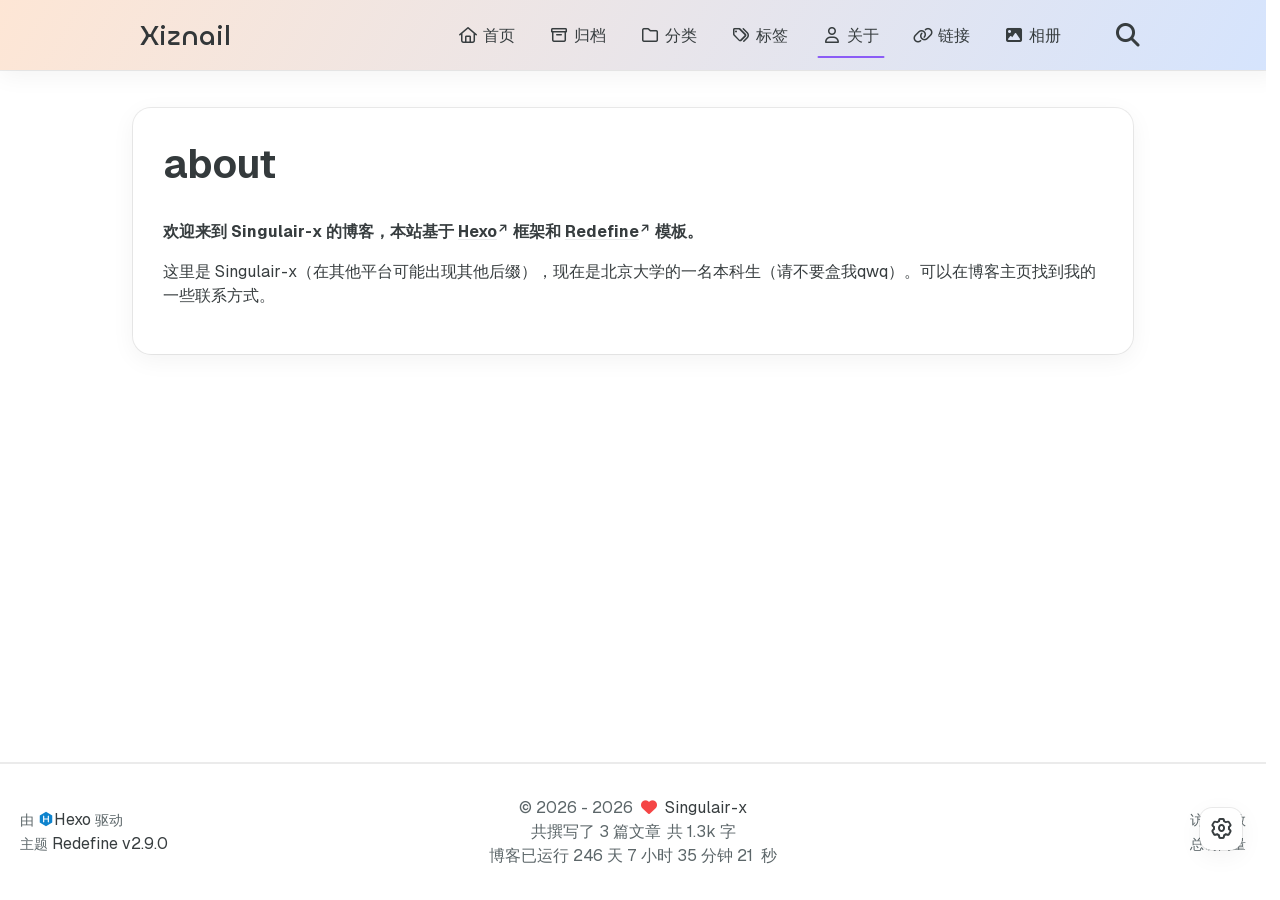
==== about/index.html @ a53b3be8 "Site updated: 2026-04-04 23:52:23" ====
<!DOCTYPE html>
<html lang="zh-CN">
<head>
    <meta charset="utf-8">
    <meta name="viewport" content="width=device-width, initial-scale=1">
    <meta name="keywords" content="Hexo Theme Redefine">
    
    
    <meta name="author" content="Singulair-x">
    
    <!-- Completely eliminate flash of wrong theme -->
    <script>
        (function() {
            const THEME_KEY = "REDEFINE-THEME-STATUS";
            const DARK = "dark", LIGHT = "light";
            
            // Get preferred theme
            function getTheme() {
                try {
                    const saved = localStorage.getItem(THEME_KEY);
                    if (saved) {
                        const { isDark } = JSON.parse(saved);
                        return isDark ? DARK : LIGHT;
                    }
                } catch (e) {}
                
                return matchMedia("(prefers-color-scheme: dark)").matches ? DARK : LIGHT;
            }
            
            // Apply theme to document
            function applyTheme(theme) {
                const isDark = theme === DARK;
                const root = document.documentElement;
                
                // Set classes for compatibility
                root.classList.add(theme);
                root.classList.remove(isDark ? LIGHT : DARK);
                root.style.colorScheme = theme;
            }
            
            // Initial application
            const theme = getTheme();
            applyTheme(theme);
            
            // Listen for system preference changes
            matchMedia("(prefers-color-scheme: dark)").addEventListener("change", ({ matches }) => {
                // Only update if using system preference (no localStorage entry)
                if (!localStorage.getItem(THEME_KEY)) {
                    applyTheme(matches ? DARK : LIGHT);
                }
            });
            
            // Set body classes ASAP (before DOMContentLoaded)
            (function() {
                const addBodyClass = () => {
                    const b = document.body;
                    if (!b) return false;
                    b.classList.add(theme + "-mode");
                    return true;
                };

                // Try immediately
                if (addBodyClass()) return;

                // Observe until body exists
                const mo = new MutationObserver(() => {
                    if (addBodyClass()) mo.disconnect();
                });
                mo.observe(document.documentElement, { childList: true, subtree: true });
            })();
        })();
    </script>
    
    <!-- preconnect -->
    <link rel="preconnect" href="https://fonts.googleapis.com">
    <link rel="preconnect" href="https://fonts.gstatic.com" crossorigin>

    
    <!--- Seo Part-->
    
    <link rel="canonical" href="https://singulair-x.github.io/about/"/>
    <meta name="robots" content="index,follow">
    <meta name="googlebot" content="index,follow">
    <meta name="revisit-after" content="1 days">
    
    
        
        <meta name="description" content="Singulair&#39;s blog.">
<meta property="og:type" content="website">
<meta property="og:title" content="about">
<meta property="og:url" content="https://singulair-x.github.io/about/">
<meta property="og:site_name" content="Xiznail">
<meta property="og:description" content="Singulair&#39;s blog.">
<meta property="og:locale" content="zh_CN">
<meta property="og:image" content="https://singulair-x.github.io/images/redefine-og.webp">
<meta property="article:published_time" content="2026-04-04T11:16:49.000Z">
<meta property="article:modified_time" content="2026-04-04T12:45:31.523Z">
<meta property="article:author" content="Singulair-x">
<meta name="twitter:card" content="summary">
<meta name="twitter:image" content="https://singulair-x.github.io/images/redefine-og.webp">
    
    
    <!--- Icon Part-->
    <link rel="icon" type="image/png" href="/images/redefine-favicon.svg" sizes="192x192">
    <link rel="apple-touch-icon" sizes="180x180" href="/images/redefine-favicon.svg">
    <meta name="theme-color" content="#8B5CF6">
    <link rel="shortcut icon" href="/images/redefine-favicon.svg">
    <!--- Page Info-->
    
    <title>
        
            关于 | Xiznail
        
    </title>

    
<link rel="stylesheet" href="/fonts/Chillax/chillax.css">


    <!--- Inject Part-->
    

    
<link rel="stylesheet" href="/css/style.css">


    
        
<link rel="stylesheet" href="/css/build/tailwind.css">

    

    
<link rel="stylesheet" href="/fonts/GeistMono/geist-mono.css">

    
<link rel="stylesheet" href="/fonts/Geist/geist.css">

    <!--- Font Part-->
    
    
    
    
    
    
        
<script src="/js/build/libs/anime.min.js"></script>

    

    <script id="hexo-configurations">
    window.config = {"hostname":"singulair-x.github.io","root":"/","language":"zh-CN","path":"search.json"};
    window.theme = {"articles":{"style":{"font_size":"16px","line_height":1.5,"image_border_radius":"14px","image_alignment":"center","image_caption":true,"link_icon":true,"delete_mask":true,"title_alignment":"left","headings_top_spacing":{"h1":"2.5rem","h2":"2rem","h3":"1.75rem","h4":"1.5rem","h5":"1.25rem","h6":"1rem"}},"word_count":{"enable":true,"count":true,"min2read":true},"author_label":{"enable":false,"auto":false,"list":[]},"code_block":{"copy":true,"style":"mac","highlight_theme":{"light":"github","dark":"vs2015"},"font":{"enable":false,"family":null,"url":null}},"toc":{"enable":true,"max_depth":4,"number":true,"expand":true,"init_open":true},"copyright":{"enable":true,"default":"cc_by_nc_sa"},"lazyload":true,"pangu_js":false,"recommendation":{"enable":false,"title":"推荐阅读","limit":3,"mobile_limit":2,"placeholder":"/images/wallhaven-wqery6-light.webp","skip_dirs":[]}},"colors":{"primary":"#8B5CF6","secondary":null,"default_mode":"dark"},"global":{"fonts":{"chinese":{"enable":false,"family":null,"url":null},"english":{"enable":false,"family":null,"url":null},"title":{"enable":false,"family":null,"url":null}},"content_max_width":"1000px","sidebar_width":"210px","hover":{"shadow":true,"scale":false},"scroll_progress":{"bar":false,"percentage":true},"website_counter":{"url":"https://cn.vercount.one/js","enable":true,"site_pv":true,"site_uv":true,"post_pv":true},"single_page":true,"preloader":{"enable":true,"custom_message":null},"side_tools":{"gear_rotation":false,"auto_expand":false},"open_graph":{"enable":true,"image":"/images/redefine-og.webp","description":"Singulair's blog."},"google_analytics":{"enable":false,"id":null}},"home_banner":{"enable":true,"style":"fixed","image":{"light":"/images/bg_day.jpg","dark":"/images/bg_night.jpg"},"title":"Xiznail","subtitle":{"text":["Don't be nameless to yourself."],"hitokoto":{"enable":false,"show_author":false,"api":"https://v1.hitokoto.cn"},"typing_speed":100,"backing_speed":80,"starting_delay":500,"backing_delay":1500,"loop":false,"smart_backspace":true},"text_color":{"light":"#fff","dark":"#d1d1b6"},"text_style":{"title_size":"2.8rem","subtitle_size":"1.5rem","line_height":1.2},"custom_font":{"enable":false,"family":"Minecraft","url":"/fonts/minecraft/minecraft.css"},"social_links":{"enable":true,"style":"default","links":[{"icon":"fa-brands fa-github","url":"https://github.com/singulair-x"},{"icon":"fa-solid fa-envelope","url":"mailto:Singulair-a@outlook.com"},{"icon":"fa-brands fa-bilibili","url":"https://space.bilibili.com/410039331"}],"qrs":[{"icon":"fa-brands fa-weixin","qr":null},{"icon":"/images/custom-icon.svg","qr":null}]}},"plugins":{"feed":{"enable":false},"aplayer":{"enable":false,"type":"fixed","audios":[{"name":null,"artist":null,"url":null,"cover":null,"lrc":null}]},"mermaid":{"enable":true,"version":"11.4.1","theme":{"light":"default","dark":"dark"}}},"version":"2.9.0","navbar":{"auto_hide":false,"color":{"left":"#f78736","right":"#367df7","transparency":35},"width":{"home":"1200px","pages":"1000px"},"links":{"Home":{"path":"/","icon":"fa-regular fa-house"},"Archives":{"path":"/archives","icon":"fa-regular fa-archive"},"Categories":{"path":"/categories","icon":"fa-regular fa-folder"},"Tags":{"path":"/tags","icon":"fa-regular fa-tags"},"About":{"path":"/about","icon":"fa-regular fa-user"},"Links":{"path":"/links","icon":"fa-regular fa-link"},"相册":{"path":"/masonry","icon":"fa-solid fa-image"}},"search":{"enable":true,"preload":true}},"page_templates":{"friends_column":2,"tags_style":"blur","masonry":{"batch_size":12,"initial_batch_size":24}},"home":{"sidebar":{"enable":true,"position":"left","first_item":"menu","announcement":null,"show_on_mobile":true,"links":null},"article_date_format":"auto","excerpt_length":200,"categories":{"enable":true,"limit":3},"tags":{"enable":true,"limit":3}},"footer":{"runtime":true,"icon":"<i class=\"fa-solid fa-heart fa-beat\" style=\"--fa-animation-duration: 0.5s; color: #f54545\"></i>","start":"2026/4/3 22:52:29","statistics":true,"customize":null,"icp":{"enable":false,"number":null,"url":null}},"footerStart":"2026/4/3 22:52:29","mermaid":{"style":{"light":"default","dark":"dark"}}};
    window.lang_ago = {"second":"%s 秒前","minute":"%s 分钟前","hour":"%s 小时前","day":"%s 天前","week":"%s 周前","month":"%s 个月前","year":"%s 年前"};
    window.i18n = {"search":"站内搜索您需要的内容...","toc":"目录","prev":"上一页","next":"下一页","prev_posts":"上一篇","next_posts":"下一篇","page":"第 %d 页","recent_posts":"最新文章","share":"分享","powered_by":"由 %s 驱动","theme":"主题","rss_feed":"RSS Feed","category":"分类","categories":"分类","tag":"标签","tags":"标签","post":"文章","posts":"文章","tagcloud":"标签云","comment":"评论","comments":"评论","top":"置顶","sticky":"置顶","go-back-home":"回到首页","masonry_loading":"照片加载中...","image_viewer":"图片查看器","close":"关闭","exif":{"title":"EXIF","cards":{"camera":"相机","lens":"镜头","exposure":"曝光","other":"其他"},"fields":{"make":"品牌","model":"机型","date_taken":"拍摄时间","lens_model":"镜头","focal_length":"焦距","focus_mode":"对焦模式","shutter":"快门","aperture":"光圈","iso":"感光度","exposure_program":"曝光程序","exposure_compensation":"曝光补偿","metering_mode":"测光模式","flash":"闪光灯","white_balance":"白平衡","latitude":"纬度","longitude":"经度","altitude":"海拔"},"status":{"loading":"加载中...","no_exif":"无 EXIF 信息","library_missing":"EXIF 库未加载","image_source_missing":"图片地址不可用","unavailable":"EXIF 不可用（可能被 CORS 阻止或缺少元数据）","flag_unavailable":"EXIF 不可用"}},"home":"首页","archive":"归档","archives":"归档","about":"关于","links":"链接","link":"链接","friends":"友情链接","friend":"友情链接","timeline":"时间轴","shuoshuo":"说说","bookmarks":"书签","site_uv":"访问人数","site_pv":"总访问量","read_more":"阅读全文","wordcount":"字","min2read":"分钟","changelog":"更新日志","status":"状态","runtime":"博客已运行","days":"天","hours":"小时","minutes":"分钟","seconds":"秒","optimized_by":"并由 Evan 进行优化","rights":"版权所有","site_posts":"共撰写了 %s 篇文章","site_wordcount":"共 %s 字","copyright":{"title":"标题","author":"作者","link":"链接","create_time":"创建于","update_time":"更新于","license_title":"版权声明","license_content":"本文章采用 %s 进行许可。","all_rights_reserved":"版权所有 &#169 %s，禁止转载。","public_domain":"本文为公有领域作品，可自由转载、引用。"},"ago":{"second":"%s 秒前","minute":"%s 分钟前","hour":"%s 小时前","day":"%s 天前","week":"%s 周前","month":"%s 个月前","year":"%s 年前"},"create_time":"创建","update_time":"更新","expired":"这篇文章最后更新于 %s 天前，内容可能已经过时。"};
    window.data = {"masonry":false};
  </script>
    
    <!--- Fontawesome Part-->
    
<link rel="stylesheet" href="/fontawesome/fontawesome.min.css">

    
<link rel="stylesheet" href="/fontawesome/brands.min.css">

    
<link rel="stylesheet" href="/fontawesome/solid.min.css">

    
<link rel="stylesheet" href="/fontawesome/regular.min.css">

    
    
    
    
<meta name="generator" content="Hexo 8.1.1"></head>


<body>
	<div class="progress-bar-container">
	

	
	<span class="pjax-progress-bar"></span>
	<!--        <span class="swup-progress-icon">-->
	<!--            <i class="fa-solid fa-circle-notch fa-spin"></i>-->
	<!--        </span>-->
	
</div>

<style>
    :root {
        --preloader-background-color: #fff;
        --preloader-text-color: #000;
    }

    @media (prefers-color-scheme: dark) {
        :root {
            --preloader-background-color: #202124;
            --preloader-text-color: #fff;
        }
    }

    @media (prefers-color-scheme: light) {
        :root {
            --preloader-background-color: #fff;
            --preloader-text-color: #000;
        }
    }

    @media (max-width: 600px) {
        .ml13 {
            font-size: 2.6rem !important; /* Adjust this value as needed */
        }
    }

    .preloader {
        display: flex;
        flex-direction: column;
        gap: 1rem; /* Tailwind 'gap-4' is 1rem */
        align-items: center;
        justify-content: center;
        position: fixed;
        padding: 12px;
        top: 0;
        right: 0;
        bottom: 0;
        left: 0;
        width: 100vw;
        height: 100vh; /* 'h-screen' is 100% of the viewport height */
        background-color: var(--preloader-background-color);
        z-index: 1100; /* 'z-[1100]' sets the z-index */
        transition: opacity 0.2s ease-in-out;
    }

    .ml13 {
        font-size: 3.2rem;
        /* text-transform: uppercase; */
        color: var(--preloader-text-color);
        letter-spacing: -1px;
        font-weight: 500;
        font-family: 'Chillax-Variable', sans-serif;
        text-align: center;
    }

    .ml13 .word {
        display: inline-flex;
        flex-wrap: wrap;
        white-space: nowrap;
    }

    .ml13 .letter {
        display: inline-block;
        line-height: 1em;
    }
</style>

<div class="preloader">
    <h2 class="ml13">
        Xiznail
    </h2>
    <script>
        var textWrapper = document.querySelector('.ml13');
        // Split text into words
        var words = textWrapper.textContent.trim().split(' ');

        // Clear the existing content
        textWrapper.innerHTML = '';

        // Wrap each word and its letters in spans
        words.forEach(function(word) {
            var wordSpan = document.createElement('span');
            wordSpan.classList.add('word');
            wordSpan.innerHTML = word.replace(/\S/g, "<span class='letter'>$&</span>");
            textWrapper.appendChild(wordSpan);
            textWrapper.appendChild(document.createTextNode(' ')); // Add space between words
        });

        var animation = anime.timeline({ loop: true })
            .add({
                targets: '.ml13 .letter',
                translateY: [20, 0],
                translateZ: 0,
                opacity: [0, 1],
                filter: ['blur(5px)', 'blur(0px)'],
                easing: "easeOutExpo",
                duration: 1200,
                delay: (el, i) => 300 + 20 * i,
            })
            .add({
                targets: '.ml13 .letter',
                translateY: [0, -20],
                opacity: [1, 0],
                filter: ['blur(0px)', 'blur(5px)'],
                easing: "easeInExpo",
                duration: 1000,
                delay: (el, i) => 15 * i,
                complete: function() {
                    hidePreloader();
                }
            }, '-=700');


        let themeStatus = JSON.parse(localStorage.getItem('REDEFINE-THEME-STATUS'))?.isDark;

        // If the theme status is not found in local storage, check the preferred color scheme
        if (themeStatus === undefined || themeStatus === null) {
            if (window.matchMedia && window.matchMedia('(prefers-color-scheme: dark)').matches) {
                themeStatus = 'dark';
            } else {
                themeStatus = 'light';
            }
        }

        // Now you can use the themeStatus variable in your code
        if (themeStatus) {
            document.documentElement.style.setProperty('--preloader-background-color', '#202124');
            document.documentElement.style.setProperty('--preloader-text-color', '#fff');
        } else {
            document.documentElement.style.setProperty('--preloader-background-color', '#fff');
            document.documentElement.style.setProperty('--preloader-text-color', '#000');
        }

        window.addEventListener('load', function () {
            setTimeout(hidePreloader, 5000); // Call hidePreloader after 5000 milliseconds if not already called by animation
        });

        function hidePreloader() {
            var preloader = document.querySelector('.preloader');
            preloader.style.opacity = '0';
            setTimeout(function () {
                preloader.style.display = 'none';
            }, 200);
        }
    </script>
</div>

<main class="page-container" id="swup">

	

	<div class="main-content-container flex flex-col justify-between min-h-dvh">
		<div class="main-content-header">
			<header class="navbar-container px-6 md:px-12">
    <div class="navbar-content transition-navbar ">
        <div class="left">
            
            <a class="logo-title" href="/">
                
                Xiznail
                
            </a>
        </div>

        <div class="right">
            <!-- PC -->
            <div class="desktop">
                <ul class="navbar-list">
                    
                        
                            

                            <li class="navbar-item">
                                <!-- Menu -->
                                <a class=""
                                   href="/"
                                        >
                                    <i class="fa-regular fa-house fa-fw"></i>
                                    首页
                                    
                                </a>

                                <!-- Submenu -->
                                
                            </li>
                    
                        
                            

                            <li class="navbar-item">
                                <!-- Menu -->
                                <a class=""
                                   href="/archives"
                                        >
                                    <i class="fa-regular fa-archive fa-fw"></i>
                                    归档
                                    
                                </a>

                                <!-- Submenu -->
                                
                            </li>
                    
                        
                            

                            <li class="navbar-item">
                                <!-- Menu -->
                                <a class=""
                                   href="/categories"
                                        >
                                    <i class="fa-regular fa-folder fa-fw"></i>
                                    分类
                                    
                                </a>

                                <!-- Submenu -->
                                
                            </li>
                    
                        
                            

                            <li class="navbar-item">
                                <!-- Menu -->
                                <a class=""
                                   href="/tags"
                                        >
                                    <i class="fa-regular fa-tags fa-fw"></i>
                                    标签
                                    
                                </a>

                                <!-- Submenu -->
                                
                            </li>
                    
                        
                            

                            <li class="navbar-item">
                                <!-- Menu -->
                                <a class="active"
                                   href="/about"
                                        >
                                    <i class="fa-regular fa-user fa-fw"></i>
                                    关于
                                    
                                </a>

                                <!-- Submenu -->
                                
                            </li>
                    
                        
                            

                            <li class="navbar-item">
                                <!-- Menu -->
                                <a class=""
                                   href="/links"
                                        >
                                    <i class="fa-regular fa-link fa-fw"></i>
                                    链接
                                    
                                </a>

                                <!-- Submenu -->
                                
                            </li>
                    
                        
                            

                            <li class="navbar-item">
                                <!-- Menu -->
                                <a class=""
                                   href="/masonry"
                                        >
                                    <i class="fa-solid fa-image fa-fw"></i>
                                    相册
                                    
                                </a>

                                <!-- Submenu -->
                                
                            </li>
                    
                    
                        <li class="navbar-item search search-popup-trigger">
                            <i class="fa-solid fa-magnifying-glass"></i>
                        </li>
                    
                </ul>
            </div>
            <!-- Mobile -->
            <div class="mobile">
                
                    <div class="icon-item search search-popup-trigger"><i class="fa-solid fa-magnifying-glass"></i>
                    </div>
                
                <div class="icon-item navbar-bar">
                    <div class="navbar-bar-middle"></div>
                </div>
            </div>
        </div>
    </div>

    <!-- Mobile sheet -->
    <div class="navbar-drawer h-dvh w-full absolute top-0 left-0 bg-background-color flex flex-col justify-between">
        <ul class="drawer-navbar-list flex flex-col px-4 justify-center items-start">
            
                
                    

                    <li class="drawer-navbar-item text-base my-1.5 flex flex-col w-full">
                        
                        <a class="py-1.5 px-2 flex flex-row items-center justify-between gap-1 hover:!text-primary active:!text-primary text-2xl font-semibold group border-b border-border-color hover:border-primary w-full "
                           href="/"
                        >
                            <span>
                                首页
                            </span>
                            
                                <i class="fa-regular fa-house fa-sm fa-fw"></i>
                            
                        </a>
                        

                        
                    </li>
            
                
                    

                    <li class="drawer-navbar-item text-base my-1.5 flex flex-col w-full">
                        
                        <a class="py-1.5 px-2 flex flex-row items-center justify-between gap-1 hover:!text-primary active:!text-primary text-2xl font-semibold group border-b border-border-color hover:border-primary w-full "
                           href="/archives"
                        >
                            <span>
                                归档
                            </span>
                            
                                <i class="fa-regular fa-archive fa-sm fa-fw"></i>
                            
                        </a>
                        

                        
                    </li>
            
                
                    

                    <li class="drawer-navbar-item text-base my-1.5 flex flex-col w-full">
                        
                        <a class="py-1.5 px-2 flex flex-row items-center justify-between gap-1 hover:!text-primary active:!text-primary text-2xl font-semibold group border-b border-border-color hover:border-primary w-full "
                           href="/categories"
                        >
                            <span>
                                分类
                            </span>
                            
                                <i class="fa-regular fa-folder fa-sm fa-fw"></i>
                            
                        </a>
                        

                        
                    </li>
            
                
                    

                    <li class="drawer-navbar-item text-base my-1.5 flex flex-col w-full">
                        
                        <a class="py-1.5 px-2 flex flex-row items-center justify-between gap-1 hover:!text-primary active:!text-primary text-2xl font-semibold group border-b border-border-color hover:border-primary w-full "
                           href="/tags"
                        >
                            <span>
                                标签
                            </span>
                            
                                <i class="fa-regular fa-tags fa-sm fa-fw"></i>
                            
                        </a>
                        

                        
                    </li>
            
                
                    

                    <li class="drawer-navbar-item text-base my-1.5 flex flex-col w-full">
                        
                        <a class="py-1.5 px-2 flex flex-row items-center justify-between gap-1 hover:!text-primary active:!text-primary text-2xl font-semibold group border-b border-border-color hover:border-primary w-full active"
                           href="/about"
                        >
                            <span>
                                关于
                            </span>
                            
                                <i class="fa-regular fa-user fa-sm fa-fw"></i>
                            
                        </a>
                        

                        
                    </li>
            
                
                    

                    <li class="drawer-navbar-item text-base my-1.5 flex flex-col w-full">
                        
                        <a class="py-1.5 px-2 flex flex-row items-center justify-between gap-1 hover:!text-primary active:!text-primary text-2xl font-semibold group border-b border-border-color hover:border-primary w-full "
                           href="/links"
                        >
                            <span>
                                链接
                            </span>
                            
                                <i class="fa-regular fa-link fa-sm fa-fw"></i>
                            
                        </a>
                        

                        
                    </li>
            
                
                    

                    <li class="drawer-navbar-item text-base my-1.5 flex flex-col w-full">
                        
                        <a class="py-1.5 px-2 flex flex-row items-center justify-between gap-1 hover:!text-primary active:!text-primary text-2xl font-semibold group border-b border-border-color hover:border-primary w-full "
                           href="/masonry"
                        >
                            <span>
                                相册
                            </span>
                            
                                <i class="fa-solid fa-image fa-sm fa-fw"></i>
                            
                        </a>
                        

                        
                    </li>
            

            
            
        </ul>

        <div class="statistics flex justify-around my-2.5">
    <a class="item tag-count-item flex flex-col justify-center items-center w-20" href="/tags">
        <div class="number text-2xl sm:text-xl text-second-text-color font-semibold">1</div>
        <div class="label text-third-text-color text-sm">标签</div>
    </a>
    <a class="item tag-count-item flex flex-col justify-center items-center w-20" href="/categories">
        <div class="number text-2xl sm:text-xl text-second-text-color font-semibold">0</div>
        <div class="label text-third-text-color text-sm">分类</div>
    </a>
    <a class="item tag-count-item flex flex-col justify-center items-center w-20" href="/archives">
        <div class="number text-2xl sm:text-xl text-second-text-color font-semibold">3</div>
        <div class="label text-third-text-color text-sm">文章</div>
    </a>
</div>
    </div>

    <div class="window-mask"></div>

</header>


		</div>

		<div class="main-content-body transition-fade-up">
			

			<div class="main-content">
				<div class="page-template-container">
	

	

	<div class="page-template-content markdown-body">
		
		<h1>about</h1>
		

		<p><strong>欢迎来到 Singulair-x 的博客，本站基于 <a class="link"   target="_blank" rel="noopener" href="https://hexo.io/" >Hexo<i class="fa-solid fa-arrow-up-right ml-[0.2em] font-light align-text-top text-[0.7em] link-icon"></i></a> 框架和 <a class="link"   target="_blank" rel="noopener" href="https://github.com/EvanNotFound/hexo-theme-redefine" >Redefine<i class="fa-solid fa-arrow-up-right ml-[0.2em] font-light align-text-top text-[0.7em] link-icon"></i></a> 模板。</strong></p>
<p>这里是 Singulair-x（在其他平台可能出现其他后缀），现在是北京大学的一名本科生（请不要盒我qwq）。可以在博客主页找到我的一些联系方式。</p>

	</div>

	<div class="page-template-comments">
		
	</div>
</div>

<div class="paginator">
	
</div>
  
			</div>

			
		</div>

		<div class="main-content-footer">
			<footer class="footer mt-5 py-5 h-auto text-base text-third-text-color relative border-t-2 border-t-border-color">
    <div class="info-container py-3 text-center">
        
        <div class="text-center">
            &copy;
            
              <span>2026</span>
              -
            
            2026&nbsp;&nbsp;<i class="fa-solid fa-heart fa-beat" style="--fa-animation-duration: 0.5s; color: #f54545"></i>&nbsp;&nbsp;<a href="/">Singulair-x</a>
            
                
                <p class="post-count space-x-0.5">
                    <span>
                        共撰写了 3 篇文章
                    </span>
                    
                        <span>
                            共 1.3k 字
                        </span>
                    
                </p>
            
        </div>
        
            <script data-swup-reload-script src="https://cn.vercount.one/js"></script>
            <div class="relative text-center lg:absolute lg:right-[20px] lg:top-1/2 lg:-translate-y-1/2 lg:text-right">
                
                    <span id="busuanzi_container_site_uv" class="lg:!block">
                        <span class="text-sm">访问人数</span>
                        <span id="busuanzi_value_site_uv"></span>
                    </span>
                
                
                    <span id="busuanzi_container_site_pv" class="lg:!block">
                        <span class="text-sm">总访问量</span>
                        <span id="busuanzi_value_site_pv"></span>
                    </span>
                
            </div>
        
        <div class="relative text-center lg:absolute lg:left-[20px] lg:top-1/2 lg:-translate-y-1/2 lg:text-left">
            <span class="lg:block text-sm">由 <?xml version="1.0" encoding="utf-8"?><!DOCTYPE svg PUBLIC "-//W3C//DTD SVG 1.1//EN" "http://www.w3.org/Graphics/SVG/1.1/DTD/svg11.dtd"><svg class="relative top-[2px] inline-block align-baseline" version="1.1" id="圖層_1" xmlns="http://www.w3.org/2000/svg" xmlns:xlink="http://www.w3.org/1999/xlink" x="0px" y="0px" width="1rem" height="1rem" viewBox="0 0 512 512" enable-background="new 0 0 512 512" xml:space="preserve"><path fill="#0E83CD" d="M256.4,25.8l-200,115.5L56,371.5l199.6,114.7l200-115.5l0.4-230.2L256.4,25.8z M349,354.6l-18.4,10.7l-18.6-11V275H200v79.6l-18.4,10.7l-18.6-11v-197l18.5-10.6l18.5,10.8V237h112v-79.6l18.5-10.6l18.5,10.8V354.6z"/></svg><a target="_blank" class="text-base" href="https://hexo.io">Hexo</a> 驱动</span>
            <span class="text-sm lg:block">主题&nbsp;<a class="text-base" target="_blank" href="https://github.com/EvanNotFound/hexo-theme-redefine">Redefine v2.9.0</a></span>
        </div>
        
        
            <div>
                博客已运行 <span class="odometer" id="runtime_days" ></span> 天 <span class="odometer" id="runtime_hours"></span> 小时 <span class="odometer" id="runtime_minutes"></span> 分钟 <span class="odometer" id="runtime_seconds"></span> 秒
            </div>
        
        
            <script data-swup-reload-script>
                try {
                    function odometer_init() {
                    const elements = document.querySelectorAll('.odometer');
                    elements.forEach(el => {
                        new Odometer({
                            el,
                            format: '( ddd).dd',
                            duration: 200
                        });
                    });
                    }
                    odometer_init();
                } catch (error) {}
            </script>
        
        
        
    </div>  
</footer>
		</div>
	</div>

	

	<div class="right-side-tools-container">
		<div class="side-tools-container">
	<ul class="hidden-tools-list">
		<li class="right-bottom-tools tool-font-adjust-plus flex justify-center items-center">
			<i class="fa-regular fa-magnifying-glass-plus"></i>
		</li>

		<li class="right-bottom-tools tool-font-adjust-minus flex justify-center items-center">
			<i class="fa-regular fa-magnifying-glass-minus"></i>
		</li>

		<li class="right-bottom-tools tool-dark-light-toggle flex justify-center items-center">
			<i class="fa-regular fa-moon"></i>
		</li>

		<!-- rss -->
		

		

		<li class="right-bottom-tools tool-scroll-to-bottom flex justify-center items-center">
			<i class="fa-regular fa-arrow-down"></i>
		</li>
	</ul>

	<ul class="visible-tools-list">
		<li class="right-bottom-tools toggle-tools-list flex justify-center items-center">
			<i class="fa-regular fa-cog "></i>
		</li>
		
		<li class="right-bottom-tools tool-scroll-to-top flex justify-center items-center">
			<i class="arrow-up fas fa-arrow-up"></i>
			<span class="percent"></span>
		</li>
		
		
	</ul>
</div>
	</div>

	<div class="image-viewer-container" role="dialog" aria-modal="true" aria-label="图片查看器">
	<button class="image-viewer-close" type="button" aria-label="关闭">
		<i class="fa-solid fa-xmark"></i>
	</button>
	<button class="image-viewer-prev" type="button" aria-label="上一页">
		<i class="fa-solid fa-chevron-left"></i>
	</button>
	<div class="image-viewer-frame">
		<img src="" alt="">
	</div>
	<div class="image-viewer-exif-panel hidden absolute left-1/2 bottom-20 -translate-x-1/2 w-[min(92vw,420px)] max-h-[60vh] overflow-hidden rounded-2xl bg-background-color-transparent-80 p-4 text-left shadow-redefine-flat backdrop-blur-md" role="dialog" aria-label="EXIF" aria-hidden="true">
		<div class="flex items-center justify-between mb-3">
			<span class="text-sm font-semibold text-first-text-color">EXIF</span>
			<button class="image-viewer-exif-close flex h-8 w-8 items-center justify-center rounded-full bg-background-color-transparent-80 text-first-text-color transition hover:bg-background-color-transparent-40" type="button" aria-label="关闭">
				<i class="fa-solid fa-xmark text-[0.65rem]"></i>
			</button>
		</div>
		<div class="image-viewer-exif-cards grid grid-cols-1 sm:grid-cols-2 gap-3 max-h-[50vh] overflow-y-auto pr-1 scrollbar-hide"></div>
		<template class="image-viewer-exif-card-template">
			<div class="rounded-lg bg-background-color-transparent-40 px-3 py-2">
				<div class="image-viewer-exif-card-header flex items-center gap-2 mb-1">
					<i class="image-viewer-exif-card-icon fa-solid fa-circle-info text-xs text-third-text-color"></i>
					<div class="image-viewer-exif-card-title text-xs font-semibold text-first-text-color"></div>
				</div>
				<div class="image-viewer-exif-card-items flex flex-col gap-1"></div>
			</div>
		</template>
	</div>
	<button class="image-viewer-exif-toggle flex items-center gap-2 hidden absolute left-1/2 bottom-6 -translate-x-1/2 rounded-full border border-border-color bg-background-color-transparent-80 px-4 py-2 text-first-text-color backdrop-blur-md transition hover:bg-background-color-transparent-40" type="button" aria-label="EXIF" aria-expanded="false">
		<i class="fa-solid fa-circle-info text-xs"></i>
		<span class="text-xs font-semibold uppercase tracking-wider">EXIF</span>
	</button>
	<button class="image-viewer-next" type="button" aria-label="下一页">
		<i class="fa-solid fa-chevron-right"></i>
	</button>
</div>


	
	<div class="search-pop-overlay">
	<div class="popup search-popup">
		<div class="search-header">
			<span class="search-input-field-pre">
				<i class="fa-solid fa-keyboard"></i>
			</span>
			<div class="search-input-container">
				<input autocomplete="off" autocorrect="off" autocapitalize="off" placeholder="站内搜索您需要的内容..." spellcheck="false" type="search" class="search-input">
			</div>
			<span class="popup-btn-close">
				<i class="fa-solid fa-times"></i>
			</span>
		</div>
		<div id="search-result">
			<div id="no-result">
				<i class="fa-solid fa-spinner fa-spin-pulse fa-5x fa-fw"></i>
			</div>
		</div>
	</div>
</div>
	

</main>



<script src="/js/build/libs/Swup.min.js"></script>

<script src="/js/build/libs/SwupSlideTheme.min.js"></script>

<script src="/js/build/libs/SwupScriptsPlugin.min.js"></script>

<script src="/js/build/libs/SwupProgressPlugin.min.js"></script>

<script src="/js/build/libs/SwupScrollPlugin.min.js"></script>

<script src="/js/build/libs/SwupPreloadPlugin.min.js"></script>

<script>
    window.swup = new Swup({
        plugins: [
            new SwupScriptsPlugin({
                optin: true,
            }),
            new SwupProgressPlugin(),
            new SwupScrollPlugin({
                offset: 80,
            }),
            new SwupSlideTheme({
                mainElement: ".main-content-body",
            }),
            new SwupPreloadPlugin(),
        ],
        containers: ["#swup"],
    });

    window.dispatchEvent(
        new CustomEvent("redefine:swup:ready", {
            detail: {
                swup: window.swup,
            },
        }),
    );
</script>



	
<script src="/js/build/main.js" type="module"></script>



    
<script src="/js/build/libs/odometer.min.js"></script>

    
<link rel="stylesheet" href="/assets/odometer-theme-minimal.css">







  
<script src="/js/build/libs/Typed.min.js"></script>




    
        
<script src="/js/build/libs/mermaid.min.js"></script>

    







<script src="/js/build/libs/moment-with-locales.min.js" data-swup-reload-script=""></script>



	
</body>

</html>
---- fonts/Chillax/chillax.css ----
/**
 * @license
 *
 * Font Family: Chillax
 * Designed by: Manushi Parikh
 * URL: https://www.fontshare.com/fonts/chillax
 * © 2023 Indian Type Foundry
 *
 * Font Style:
 * Chillax Variable(Variable font)
 *
*/


/**
* This is a variable font
* You can controll variable axes as shown below:
* font-variation-settings: 'wght' 700.0;
*
* available axes:

* 'wght' (range from 200.0 to 700.0)

*/

@font-face {
    font-family: 'Chillax-Variable';
    src:local('Chillax-Variable'),
        local('ChillaxVariable'),
        local('Chillax Variable'),
        local('Chillax'),
        url('Chillax-Variable.woff2') format('woff2'),
        url('Chillax-Variable.woff') format('woff'),
        url('Chillax-Variable.ttf') format('truetype');
    font-weight: 200 700;
    font-display: swap;
    font-style: normal;
}
---- css/style.css ----
.title-hover-animation {
  display: inline-block;
  position: relative;
  border-bottom: none;
  line-height: 1.3;
  vertical-align: top;
  color: var(--second-text-color);
}
.title-hover-animation::before {
  content: '';
  position: absolute;
  width: 100%;
  height: 2px;
  bottom: -4px;
  left: 0;
  background-color: var(--second-text-color);
  visibility: hidden;
  transform: scaleX(0);
  transition-property: color, background, box-shadow, border-color, visibility, transform;
  transition-delay: 0s, 0s, 0s, 0s, 0s, 0s;
  transition-duration: 0.2s, 0.2s, 0.2s, 0.2s, 0.2s, 0.2s;
  transition-timing-function: ease, ease, ease, ease, ease-in-out, ease-in-out;
}
@-moz-keyframes fade-in-down {
  0% {
    opacity: 0;
    transform: translateY(-50px);
  }
  100% {
    opacity: 1;
    transform: translateY(0);
  }
}
@-webkit-keyframes fade-in-down {
  0% {
    opacity: 0;
    transform: translateY(-50px);
  }
  100% {
    opacity: 1;
    transform: translateY(0);
  }
}
@-o-keyframes fade-in-down {
  0% {
    opacity: 0;
    transform: translateY(-50px);
  }
  100% {
    opacity: 1;
    transform: translateY(0);
  }
}
@keyframes fade-in-down {
  0% {
    opacity: 0;
    transform: translateY(-50px);
  }
  100% {
    opacity: 1;
    transform: translateY(0);
  }
}
@-moz-keyframes icon-animate {
  0%, 100% {
    transform: scale(1);
  }
  10%, 30% {
    transform: scale(0.88);
  }
  20%, 40%, 60%, 80% {
    transform: scale(1.08);
  }
  50%, 70% {
    transform: scale(1.08);
  }
}
@-webkit-keyframes icon-animate {
  0%, 100% {
    transform: scale(1);
  }
  10%, 30% {
    transform: scale(0.88);
  }
  20%, 40%, 60%, 80% {
    transform: scale(1.08);
  }
  50%, 70% {
    transform: scale(1.08);
  }
}
@-o-keyframes icon-animate {
  0%, 100% {
    transform: scale(1);
  }
  10%, 30% {
    transform: scale(0.88);
  }
  20%, 40%, 60%, 80% {
    transform: scale(1.08);
  }
  50%, 70% {
    transform: scale(1.08);
  }
}
@keyframes icon-animate {
  0%, 100% {
    transform: scale(1);
  }
  10%, 30% {
    transform: scale(0.88);
  }
  20%, 40%, 60%, 80% {
    transform: scale(1.08);
  }
  50%, 70% {
    transform: scale(1.08);
  }
}
:root {
  --background-color: #202124;
  --background-color-transparent: rgba(32,33,36,0.4);
  --background-color-transparent-15: rgba(32,33,36,0.15);
  --background-color-transparent-40: rgba(32,33,36,0.4);
  --background-color-transparent-80: rgba(32,33,36,0.8);
  --second-background-color: #242529;
  --third-background-color: #292b2f;
  --third-background-color-transparent: rgba(32,33,36,0.6);
  --primary-color: #8b5cf6;
  --first-text-color: #d2d2d7;
  --second-text-color: #cbcbd1;
  --third-text-color: #9595a2;
  --fourth-text-color: #36363e;
  --default-text-color: #bebec6;
  --invert-text-color: #373d3f;
  --border-color: rgba(255,255,255,0.08);
  --selection-color: #976cf7;
  --shadow-color-1: rgba(255,255,255,0.08);
  --shadow-color-2: rgba(255,255,255,0.05);
  --shadow-hover-color: rgba(69,69,69,0.28);
  --scrollbar-color: #898989;
  --scrollbar-color-hover: #a1a1a1;
  --scroll-bar-bg-color: #2a2c30;
  --link-color: #c5c5cc;
  --copyright-info-color: #a30029;
  --avatar-background-color: #005cb8;
  --pjax-progress-bar-color: linear-gradient(45deg, #ea404a, #ea722f, #e9a71f, #67e559, #18ecec, #1b85f1, #ee1dee);
  --archive-timeline-last-child-color: linear-gradient(to bottom, #323232 60%, rgba(255,255,255,0) 100%) 1 100%;
  --note-blue-title-bg: #1e3e46;
  --note-red-title-bg: #4e1e1e;
  --note-cyan-title-bg: #1e4e4e;
  --note-green-title-bg: #1e4e1e;
  --note-yellow-title-bg: #4e4e1e;
  --note-gray-title-bg: #4e4e4e;
  --note-type-title-bg: #4e3a1e;
  --note-black-title-bg: #1e1e1e;
  --note-purple-title-bg: #4e1e4e;
  --home-banner-text-color: #d1d1b6;
  --home-banner-icons-container-border-color: rgba(197,197,197,0.35);
  --home-banner-icons-container-background-color: rgba(197,197,197,0.3);
  --redefine-box-shadow: var(--shadow-color-2) 0px 6px 24px 0px, var(--shadow-color-1) 0px 0px 0px 1px;
  --redefine-box-shadow-hover: var(--shadow-color-2) 0px 6px 24px 0px, var(--shadow-color-1) 0px 0px 0px 1px, var(--shadow-color-1) 0px 0px 0px 1px inset;
  --redefine-box-shadow-flat: var(--shadow-color-2) 0px 1px 4px 0px, var(--shadow-color-1) 0px 0px 0px 1px;
  --redefine-box-shadow-flat-hover: var(--shadow-color-2) 0px 1px 4px 0px, var(--shadow-color-1) 0px 0px 0px 1px, var(--shadow-color-1) 0px 0px 0px 1px inset;
  --mermaid-theme: $dark-mermaid-theme;
}
.light {
  --background-color: #fff;
  --background-color-transparent: rgba(255,255,255,0.6);
  --background-color-transparent-15: rgba(255,255,255,0.15);
  --background-color-transparent-40: rgba(255,255,255,0.4);
  --background-color-transparent-80: rgba(255,255,255,0.8);
  --second-background-color: #fafafa;
  --third-background-color: #f7f7f7;
  --third-background-color-transparent: rgba(241,241,241,0.6);
  --primary-color: #8b5cf6;
  --first-text-color: #323739;
  --second-text-color: #343a3c;
  --third-text-color: #5c6669;
  --fourth-text-color: #eaeced;
  --default-text-color: #373d3f;
  --invert-text-color: #bebec6;
  --border-color: rgba(0,0,0,0.08);
  --selection-color: #976cf7;
  --shadow-color-1: rgba(0,0,0,0.08);
  --shadow-color-2: rgba(0,0,0,0.05);
  --shadow-hover-color: rgba(0,0,0,0.28);
  --scrollbar-color: #c1c1c1;
  --scrollbar-color-hover: #a1a1a1;
  --scroll-bar-bg-color: #fafafa;
  --link-color: #323739;
  --copyright-info-color: #c03;
  --avatar-background-color: #06c;
  --pjax-progress-bar-color: linear-gradient(45deg, #f10006, #ef5b00, #e59c01, #19ca05, #00cab5, #0264c8, #c303c3);
  --archive-timeline-last-child-color: linear-gradient(to bottom, #e8e8e8 60%, rgba(0,0,0,0) 100%) 1 100%;
  --note-blue-title-bg: #d6f7fb;
  --note-red-title-bg: #fde9e9;
  --note-cyan-title-bg: #e9fdf9;
  --note-green-title-bg: #e9fde9;
  --note-yellow-title-bg: #fdf9e9;
  --note-gray-title-bg: #f9f9f9;
  --note-type-title-bg: #fdf3e9;
  --note-black-title-bg: #e9e9e9;
  --note-purple-title-bg: #f9e9fd;
  --home-banner-text-color: #fff;
  --home-banner-icons-container-border-color: rgba(255,255,255,0.35);
  --home-banner-icons-container-background-color: rgba(255,255,255,0.3);
  --redefine-box-shadow: var(--shadow-color-2) 0px 6px 24px 0px, var(--shadow-color-1) 0px 0px 0px 1px;
  --redefine-box-shadow-hover: var(--shadow-color-2) 0px 6px 24px 0px, var(--shadow-color-1) 0px 0px 0px 1px, var(--shadow-color-1) 0px 0px 0px 1px inset;
  --redefine-box-shadow-flat: var(--shadow-color-2) 0px 1px 4px 0px, var(--shadow-color-1) 0px 0px 0px 1px;
  --redefine-box-shadow-flat-hover: var(--shadow-color-2) 0px 1px 4px 0px, var(--shadow-color-1) 0px 0px 0px 1px, var(--shadow-color-1) 0px 0px 0px 1px inset;
  --mermaid-theme: $mermaid-theme;
}
.dark {
  --background-color: #202124;
  --background-color-transparent: rgba(32,33,36,0.4);
  --background-color-transparent-15: rgba(32,33,36,0.15);
  --background-color-transparent-40: rgba(32,33,36,0.4);
  --background-color-transparent-80: rgba(32,33,36,0.8);
  --second-background-color: #242529;
  --third-background-color: #292b2f;
  --third-background-color-transparent: rgba(32,33,36,0.6);
  --primary-color: #8b5cf6;
  --first-text-color: #d2d2d7;
  --second-text-color: #cbcbd1;
  --third-text-color: #9595a2;
  --fourth-text-color: #36363e;
  --default-text-color: #bebec6;
  --invert-text-color: #373d3f;
  --border-color: rgba(255,255,255,0.08);
  --selection-color: #976cf7;
  --shadow-color-1: rgba(255,255,255,0.08);
  --shadow-color-2: rgba(255,255,255,0.05);
  --shadow-hover-color: rgba(69,69,69,0.28);
  --scrollbar-color: #898989;
  --scrollbar-color-hover: #a1a1a1;
  --scroll-bar-bg-color: #2a2c30;
  --link-color: #c5c5cc;
  --copyright-info-color: #a30029;
  --avatar-background-color: #005cb8;
  --pjax-progress-bar-color: linear-gradient(45deg, #ea404a, #ea722f, #e9a71f, #67e559, #18ecec, #1b85f1, #ee1dee);
  --archive-timeline-last-child-color: linear-gradient(to bottom, #323232 60%, rgba(255,255,255,0) 100%) 1 100%;
  --note-blue-title-bg: #1e3e46;
  --note-red-title-bg: #4e1e1e;
  --note-cyan-title-bg: #1e4e4e;
  --note-green-title-bg: #1e4e1e;
  --note-yellow-title-bg: #4e4e1e;
  --note-gray-title-bg: #4e4e4e;
  --note-type-title-bg: #4e3a1e;
  --note-black-title-bg: #1e1e1e;
  --note-purple-title-bg: #4e1e4e;
  --home-banner-text-color: #d1d1b6;
  --home-banner-icons-container-border-color: rgba(197,197,197,0.35);
  --home-banner-icons-container-background-color: rgba(197,197,197,0.3);
  --redefine-box-shadow: var(--shadow-color-2) 0px 6px 24px 0px, var(--shadow-color-1) 0px 0px 0px 1px;
  --redefine-box-shadow-hover: var(--shadow-color-2) 0px 6px 24px 0px, var(--shadow-color-1) 0px 0px 0px 1px, var(--shadow-color-1) 0px 0px 0px 1px inset;
  --redefine-box-shadow-flat: var(--shadow-color-2) 0px 1px 4px 0px, var(--shadow-color-1) 0px 0px 0px 1px;
  --redefine-box-shadow-flat-hover: var(--shadow-color-2) 0px 1px 4px 0px, var(--shadow-color-1) 0px 0px 0px 1px, var(--shadow-color-1) 0px 0px 0px 1px inset;
  --mermaid-theme: $dark-mermaid-theme;
}
.redefine-box-shadow {
  box-shadow: var(--redefine-box-shadow);
}
.redefine-box-shadow-flat {
  box-shadow: var(--redefine-box-shadow-flat);
}
@media (min-width: 640px) {
  .redefine-box-shadow:hover {
    box-shadow: var(--redefine-box-shadow-hover);
  }
  .redefine-box-shadow-flat:hover {
    box-shadow: var(--redefine-box-shadow);
  }
}
.ellipsis {
  overflow: hidden;
  text-overflow: ellipsis;
  white-space: nowrap;
  width: 100%;
}
* {
  transition-property: color, background, box-shadow, border-color;
  transition-delay: 0s, 0s, 0s, 0s;
  transition-duration: 0.2s, 0.2s, 0.2s, 0.2s;
  transition-timing-function: ease, ease, ease, ease;
}
html,
body {
  position: relative;
  width: 100%;
  height: 100%;
  margin: 0;
  padding: 0;
  color: var(--default-text-color);
  background: var(--background-color);
  font-family: Geist Variable, Noto Sans SC, -apple-system, system-ui, Segoe UI, Roboto, Ubuntu, Cantarell, Noto Sans, sans-serif, BlinkMacSystemFont, Helvetica Neue, PingFang SC, Hiragino Sans GB, Microsoft YaHei, Arial;
  font-weight: 400;
  font-size: 16px;
  line-height: 1.5;
  scrollbar-gutter: stable;
  --navbar-height: 70px;
}
html::-webkit-scrollbar,
body::-webkit-scrollbar {
  width: 14px;
  height: 8px;
  transition: all 0.2s ease;
  display: block;
}
html::-webkit-scrollbar-thumb,
body::-webkit-scrollbar-thumb {
  background: var(--scrollbar-color);
  border-radius: 18px;
  background-clip: content-box;
  border: 3px solid transparent;
}
html::-webkit-scrollbar-track,
body::-webkit-scrollbar-track {
  background-color: var(--scroll-bar-bg-color);
  border: 1px solid var(--shadow-color-1);
}
html::-webkit-scrollbar-thumb:hover,
body::-webkit-scrollbar-thumb:hover {
  background: var(--scrollbar-color-hover);
  border-radius: 18px;
  background-clip: content-box;
  border: 3px solid transparent;
}
@media (max-width: 768px) {
  html,
  body {
    font-size: 15.36px;
    line-height: 1.44;
  }
}
@media (max-width: 640px) {
  html,
  body {
    font-size: 14.4px;
    line-height: 1.35;
  }
}
html .navbar-shrink,
body .navbar-shrink {
  --navbar-height: 50.4px;
}
::selection {
  background: var(--selection-color);
  color: #fff;
}
img[lazyload] {
  padding: 10px;
  margin: 20px auto !important;
  cursor: not-allowed;
  pointer-events: none;
}
.btn {
  display: inline-block;
  position: relative;
  text-align: center;
  cursor: pointer;
  white-space: nowrap;
  padding: 8px 16px;
  background-color: var(--second-background-color) !important;
  border-radius: 14px !important;
  padding: 12px 16px !important;
  text-decoration: none !important;
  padding: 0;
  border-radius: 18px;
  box-sizing: border-box;
  background: var(--background-color);
  margin-bottom: 1rem;
  box-shadow: var(--redefine-box-shadow);
  box-shadow: var(--redefine-box-shadow-flat) !important;
  user-select: none;
  -moz-user-select: none;
  -webkit-user-select: none;
  -ms-user-select: none;
  box-shadow: var(--redefine-box-shadow);
  transition-property: color, background, box-shadow, border-color, transform;
  transition-delay: 0s, 0s, 0s, 0s, 0s;
  transition-duration: 0.2s, 0.2s, 0.2s, 0.2s, 0.2s;
  transition-timing-function: ease, ease, ease, ease, linear;
}
@media (max-width: 768px) {
  .btn {
    margin-bottom: 0.8rem;
  }
}
@media (max-width: 640px) {
  .btn {
    margin-bottom: 0.6rem;
  }
}
.btn:hover {
  box-shadow: var(--redefine-box-shadow-hover);
}
@media (max-width: 768px) {
  .btn {
    padding: -4;
    border-radius: 18px;
  }
}
@media (max-width: 640px) {
  .btn {
    padding: -8;
    border-radius: 18px;
  }
}
.btn:hover {
  box-shadow: var(--redefine-box-shadow-hover);
}
.btn:hover,
.btn:focus {
  color: var(--primary-color);
  background-color: var(--background-color) !important;
  box-shadow: var(--redefine-box-shadow) !important;
}
.btn:active {
  box-shadow: var(--redefine-box-shadow-flat) !important;
  transform: scale(0.95);
  transition: transform 0.1s ease;
  background-color: var(--third-background-color) !important;
}
.clear {
  clear: both;
}
.markdown-body {
  font-family: 'Geist Variable', -apple-system, BlinkMacSystemFont, 'PingFang SC', 'Microsoft YaHei', 'Heiti SC', 'WenQuanYi Micro Hei', sans-serif, sans-serif;
  font-size: 16px;
}
.markdown-body blockquote:not(.not-markdown) {
  box-sizing: border-box;
  margin: 20px 0;
  color: var(--default-text-color);
  background: var(--third-background-color);
  padding: 0 1rem 0 0.5rem;
  border-radius: 0 14px 14px 0;
  position: relative;
  border-left: 5px solid var(--default-text-color);
}
.markdown-body blockquote:not(.not-markdown) p,
.markdown-body blockquote:not(.not-markdown) ul,
.markdown-body blockquote:not(.not-markdown) ol {
  padding: 5px 5px 5px 10px;
}
.markdown-body p:not(.not-markdown) {
  line-height: 1.5;
  color: var(--default-text-color);
  font-weight: 400;
  margin-bottom: 1rem;
  margin-top: 0;
}
.markdown-body a:not(.not-markdown) {
  position: relative;
  outline: 0;
  text-decoration: underline;
  overflow-wrap: break-word;
  cursor: pointer;
  box-sizing: border-box;
  padding-bottom: 2px;
  text-underline-offset: 2px;
  text-decoration-color: var(--fourth-text-color);
  transition: text-decoration-color 0.2s ease;
}
.markdown-body a:not(.not-markdown).link {
  padding-right: 0.1em;
}
.markdown-body a:not(.not-markdown) .fas,
.markdown-body a:not(.not-markdown) .far,
.markdown-body a:not(.not-markdown) fab {
  margin: 0 2px 0 6px;
  position: relative;
  color: var(--third-text-color);
  font-size: 0.88rem;
}
.markdown-body a:not(.not-markdown) .link-icon {
  transition: transform 0.2s ease;
}
.markdown-body a:not(.not-markdown):hover,
.markdown-body a:not(.not-markdown):focus {
  text-decoration: underline !important;
  text-decoration-color: var(--primary-color) !important;
}
.markdown-body a:not(.not-markdown):hover .link-icon,
.markdown-body a:not(.not-markdown):focus .link-icon {
  transform: translate(0.1em, -0.1em);
}
.markdown-body a:not(.not-markdown):hover::after,
.markdown-body a:not(.not-markdown):focus::after {
  background: var(--primary-color);
  text-decoration: underline;
}
.markdown-body strong:not(.not-markdown) {
  color: var(--default-text-color);
}
.markdown-body hr:not(.not-markdown) {
  margin: 2rem 0;
  border: 0;
  border-top: 2px solid var(--shadow-color-1);
}
.markdown-body em:not(.not-markdown) {
  color: var(--default-text-color);
}
.markdown-body ul:not(.not-markdown) > li,
.markdown-body ol:not(.not-markdown) > li {
  margin-left: 20px;
  line-height: 2rem;
}
.markdown-body ul:not(.not-markdown) {
  margin-bottom: 1.2rem;
}
.markdown-body ul:not(.not-markdown) li {
  list-style: disc;
}
.markdown-body ul:not(.not-markdown) li ul li {
  list-style: circle;
}
.markdown-body ul:not(.not-markdown) li ul li ul li {
  list-style: square;
}
.markdown-body ol:not(.not-markdown) {
  margin-bottom: 1.2rem;
}
.markdown-body ol:not(.not-markdown) li {
  list-style: decimal;
}
.markdown-body ol:not(.not-markdown) li ul li {
  list-style: disc;
}
.markdown-body ol:not(.not-markdown) li ul ul li {
  list-style: circle;
}
.markdown-body ol:not(.not-markdown) li ol li {
  list-style: upper-alpha;
}
.markdown-body ol:not(.not-markdown) li ol li ol li {
  list-style: upper-roman;
}
.markdown-body li:not(.not-markdown) {
  color: var(--default-text-color);
}
.markdown-body h1:not(.not-markdown),
.markdown-body h2:not(.not-markdown),
.markdown-body h3:not(.not-markdown),
.markdown-body h4:not(.not-markdown),
.markdown-body h5:not(.not-markdown),
.markdown-body h6:not(.not-markdown),
.markdown-body .h1:not(.not-markdown),
.markdown-body .h2:not(.not-markdown),
.markdown-body .h3:not(.not-markdown),
.markdown-body .h4:not(.not-markdown),
.markdown-body .h5:not(.not-markdown),
.markdown-body .h6:not(.not-markdown) {
  font-family: 'Geist Variable', -apple-system, BlinkMacSystemFont, 'PingFang SC', 'Microsoft YaHei', 'Heiti SC', 'WenQuanYi Micro Hei', sans-serif, sans-serif;
  color: var(--second-text-color);
  line-height: 1.5;
}
@media (max-width: 768px) {
  .markdown-body h1:not(.not-markdown),
  .markdown-body h2:not(.not-markdown),
  .markdown-body h3:not(.not-markdown),
  .markdown-body h4:not(.not-markdown),
  .markdown-body h5:not(.not-markdown),
  .markdown-body h6:not(.not-markdown),
  .markdown-body .h1:not(.not-markdown),
  .markdown-body .h2:not(.not-markdown),
  .markdown-body .h3:not(.not-markdown),
  .markdown-body .h4:not(.not-markdown),
  .markdown-body .h5:not(.not-markdown),
  .markdown-body .h6:not(.not-markdown) {
    line-height: 1.44;
  }
}
.markdown-body h1:not(.not-markdown),
.markdown-body .h1:not(.not-markdown) {
  font-size: 2.5rem;
  font-weight: 650;
  border-bottom: solid 2px var(--fourth-text-color);
  margin-top: 2.5rem;
  margin-bottom: 1rem;
  letter-spacing: -0.025em;
  line-height: 1.2;
}
@media (max-width: 768px) {
  .markdown-body h1:not(.not-markdown),
  .markdown-body .h1:not(.not-markdown) {
    font-size: 1.7rem;
    line-height: 1.2;
  }
}
.markdown-body h2:not(.not-markdown),
.markdown-body .h2:not(.not-markdown) {
  font-size: 2rem;
  font-weight: 650;
  padding: 3px 0;
  border-bottom: solid 2px var(--fourth-text-color);
  margin-top: 2rem;
  margin-bottom: 1rem;
  letter-spacing: -0.025em;
  line-height: 1.1;
}
@media (max-width: 768px) {
  .markdown-body h2:not(.not-markdown),
  .markdown-body .h2:not(.not-markdown) {
    font-size: 1.6rem;
    line-height: 1.1;
  }
}
.markdown-body h3:not(.not-markdown),
.markdown-body .h3:not(.not-markdown) {
  font-size: 1.75rem;
  font-weight: 600;
  margin-top: 1.75rem;
  margin-bottom: 0.75rem;
  letter-spacing: -0.025em;
  line-height: 1.3;
}
@media (max-width: 768px) {
  .markdown-body h3:not(.not-markdown),
  .markdown-body .h3:not(.not-markdown) {
    font-size: 1.5rem;
    line-height: 1.2;
  }
}
.markdown-body h4:not(.not-markdown),
.markdown-body .h4:not(.not-markdown) {
  font-size: 1.5rem;
  font-weight: 600;
  margin-top: 1.5rem;
  margin-bottom: 0.75rem;
  line-height: 1.4;
}
@media (max-width: 768px) {
  .markdown-body h4:not(.not-markdown),
  .markdown-body .h4:not(.not-markdown) {
    font-size: 1.4rem;
    line-height: 1.3;
  }
}
.markdown-body h5:not(.not-markdown),
.markdown-body .h5:not(.not-markdown) {
  font-size: 1.25rem;
  font-weight: 600;
  margin-top: 1.25rem;
  margin-bottom: 0.5rem;
  line-height: 1.3;
}
@media (max-width: 768px) {
  .markdown-body h5:not(.not-markdown),
  .markdown-body .h5:not(.not-markdown) {
    font-size: 1.18rem;
    line-height: 1.2;
  }
}
.markdown-body h6:not(.not-markdown),
.markdown-body .h6:not(.not-markdown) {
  font-size: 1.1rem;
  font-weight: 600;
  margin-top: 1rem;
  margin-bottom: 0.5rem;
  line-height: 1.2;
}
@media (max-width: 768px) {
  .markdown-body h6:not(.not-markdown),
  .markdown-body .h6:not(.not-markdown) {
    font-size: 1.1rem;
    line-height: 1.1;
  }
}
.markdown-body img:not(.not-markdown) {
  box-sizing: border-box;
  border-radius: 14px;
  max-width: 100%;
  cursor: zoom-in;
  display: block;
  transition-property: color, background, box-shadow, border-color, padding, margin;
  transition-delay: 0s, 0s, 0s, 0s, 0s, 0s;
  transition-duration: 0.2s, 0.2s, 0.2s, 0.2s, 0.2s, 0.2s;
  transition-timing-function: ease, ease, ease, ease, linear, linear;
  margin: 1rem auto 1rem;
}
.markdown-body del.mask:not(.not-markdown) {
  text-decoration: none !important;
  transition: 0.2s cubic-bezier(0.25, 0.46, 0.45, 0.94) color, 0.2s cubic-bezier(0.25, 0.46, 0.45, 0.94) background;
}
.markdown-body del.mask:not(.not-markdown) * {
  transition: 0.35s cubic-bezier(0.25, 0.46, 0.45, 0.94) opacity;
}
.markdown-body del.mask:not(.not-markdown):not(:hover) {
  color: transparent !important;
  background: #000 !important;
}
.markdown-body del.mask:not(.not-markdown):not(:hover) * {
  opacity: 0 !important;
}
.markdown-body del.mask:not(.not-markdown):not(:hover),
.markdown-body del.mask:not(.not-markdown):not(:hover) * {
  border: none !important;
}
.markdown-body > table:not(.not-markdown),
.markdown-body .tab-pane > table:not(.not-markdown) {
  border-spacing: 0;
  border-collapse: collapse;
  width: 100%;
  overflow: auto;
  margin-bottom: 1.2rem;
  margin-top: 1rem;
  box-shadow: var(--redefine-box-shadow-flat);
  border-radius: 14px;
}
.markdown-body > table:not(.not-markdown) thead th,
.markdown-body .tab-pane > table:not(.not-markdown) thead th {
  border-bottom: 1px solid var(--shadow-color-1);
  background-color: var(--third-background-color) !important;
}
.markdown-body > table:not(.not-markdown) thead th:first-child,
.markdown-body .tab-pane > table:not(.not-markdown) thead th:first-child {
  border-top-left-radius: 14px;
}
.markdown-body > table:not(.not-markdown) thead th:last-child,
.markdown-body .tab-pane > table:not(.not-markdown) thead th:last-child {
  border-top-right-radius: 14px;
}
.markdown-body > table:not(.not-markdown) tbody tr:last-child td:first-child,
.markdown-body .tab-pane > table:not(.not-markdown) tbody tr:last-child td:first-child {
  border-bottom-left-radius: 14px;
}
.markdown-body > table:not(.not-markdown) tbody tr:last-child td:last-child,
.markdown-body .tab-pane > table:not(.not-markdown) tbody tr:last-child td:last-child {
  border-bottom-right-radius: 14px;
}
.markdown-body > table:not(.not-markdown) td,
.markdown-body .tab-pane > table:not(.not-markdown) td,
.markdown-body > table:not(.not-markdown) th,
.markdown-body .tab-pane > table:not(.not-markdown) th {
  padding: 8px 16px;
  border-left: 1px solid var(--shadow-color-1);
}
.markdown-body > table:not(.not-markdown) td:first-child,
.markdown-body .tab-pane > table:not(.not-markdown) td:first-child,
.markdown-body > table:not(.not-markdown) th:first-child,
.markdown-body .tab-pane > table:not(.not-markdown) th:first-child {
  border-left: none;
}
.markdown-body > table:not(.not-markdown) tr,
.markdown-body .tab-pane > table:not(.not-markdown) tr {
  background-color: var(--background-color);
}
.markdown-body > table:not(.not-markdown) tr:nth-child(2n),
.markdown-body .tab-pane > table:not(.not-markdown) tr:nth-child(2n) {
  background-color: var(--second-background-color);
}
.markdown-body mjx-container:not(.not-markdown) {
  display: inline;
  overflow-x: auto;
  white-space: nowrap;
  margin: 0 0.2rem;
}
.markdown-body mjx-container:not(.not-markdown):hover::-webkit-scrollbar-thumb {
  border: 3px solid rgba(183,183,183,0.3);
}
.markdown-body mjx-container:not(.not-markdown)::-webkit-scrollbar {
  width: 6px;
  height: 6px;
  transition: all 0.2s ease;
  display: block;
}
.markdown-body mjx-container:not(.not-markdown)::-webkit-scrollbar-track {
  background: transparent;
  border: none;
}
.markdown-body mjx-container:not(.not-markdown)::-webkit-scrollbar-thumb {
  border-radius: 20px;
  border: 3px solid rgba(183,183,183,0);
  transition: all 0.2s ease;
}
.markdown-body mjx-container:not(.not-markdown) svg {
  display: inline-block /* Allow content to be centered properly */;
}
.markdown-body mjx-container[display="true"]:not(.not-markdown) {
  display: block;
  justify-content: center;
  vertical-align: baseline;
  overflow-x: auto;
  text-align: center;
  white-space: nowrap;
  scrollbar-width: thin;
  padding-bottom: 8px;
}
.markdown-body mjx-container[display="true"]:not(.not-markdown):hover::-webkit-scrollbar-thumb {
  border: 3px solid rgba(183,183,183,0.3);
}
.markdown-body mjx-container[display="true"]:not(.not-markdown)::-webkit-scrollbar {
  width: 6px;
  height: 6px;
  transition: all 0.2s ease;
  display: block;
}
.markdown-body mjx-container[display="true"]:not(.not-markdown)::-webkit-scrollbar-track {
  background: transparent;
  border: none;
}
.markdown-body mjx-container[display="true"]:not(.not-markdown)::-webkit-scrollbar-thumb {
  border-radius: 20px;
  border: 3px solid rgba(183,183,183,0);
  transition: all 0.2s ease;
}
.markdown-body mjx-container[display="true"]:not(.not-markdown) svg {
  display: inline-block;
}
/**
 * This css file is generated.
 * Make changes to `scss` version.
 */
/**
 * Color about
 */
:root {
  --bold-modifier: 200;
  --line-height-tight: 1.3;
  --callout-border-width: 0px;
  --callout-border-opacity: 0.25;
  --callout-padding: 12px 12px 12px 24px;
  --callout-radius: 4px;
  --callout-title-color: inherit;
  --callout-title-padding: 0;
  --callout-title-size: inherit;
  --callout-title-weight: 600;
  --callout-content-padding: 0;
  --callout-content-background: transparent;
  --callout-blend-mode: var(darken);
  --callout-info: 8, 109, 221;
  --callout-todo: 8, 109, 221;
  --callout-default: 8, 109, 221;
  --callout-bug: 233, 49, 71;
  --callout-error: 233, 49, 71;
  --callout-fail: 233, 49, 71;
  --callout-success: 8, 185, 78;
  --callout-example: 120, 82, 238;
  --callout-important: 0, 191, 188;
  --callout-summary: 0, 191, 188;
  --callout-tip: 0, 191, 188;
  --callout-question: 236, 117, 0;
  --callout-warning: 236, 117, 0;
  --callout-quote: 158, 158, 158;
  --callout-collapse-icon: url("[data-uri]");
}

.theme-light {
  --callout-blend-mode: var(darken);
}

.theme-dark {
  --callout-blend-mode: var(lighten);
}

html[data-theme=light] #app {
  --callout-blend-mode: var(darken);
}

html[data-theme=dark] #app {
  --callout-blend-mode: var(lighten);
}

/**
 * Obsidian callout about
 *
 * The following style is exactly the same as in obsidian
 */
.callout {
  overflow: hidden;
  border-style: solid;
  border-color: rgba(var(--callout-color), var(--callout-border-opacity));
  border-width: var(--callout-border-width);
  border-radius: var(--callout-radius);
  margin: 1em 0;
  mix-blend-mode: var(--callout-blend-mode);
  background-color: rgba(var(--callout-color), 0.1);
  padding: var(--callout-padding);
}
details.callout .callout-title {
  margin: 0;
  cursor: pointer;
}
details.callout .callout-title .callout-fold {
  background-color: rgb(var(--callout-color));
  mask-image: var(--callout-collapse-icon);
  mask-size: 100%;
  -webkit-mask-image: var(--callout-collapse-icon);
  -webkit-mask-size: 100%;
  height: 24px;
  width: 24px;
  transition: 100ms ease-in-out;
}

details[close].callout > .callout-title > .callout-fold {
  transform: rotate(-90deg);
}

details[open].callout > .callout-title > .callout-fold {
  transform: rotate(90deg);
}

.callout .callout-title {
  padding: var(--callout-title-padding);
  display: flex;
  gap: 4px;
  font-size: var(--callout-title-size);
  color: rgb(var(--callout-color));
  line-height: var(--line-height-tight);
  align-items: flex-start;
}
.callout .callout-title .callout-icon {
  flex: 0 0 auto;
  display: flex;
  align-items: center;
}
.callout .callout-title .callout-title-inner {
  --font-weight: var(--callout-title-weight);
  font-weight: var(--font-weight);
  color: var(--callout-title-color);
}
.callout .callout-title .callout-title-inner b,
.callout .callout-title .callout-title-inner strong {
  --font-weight: calc(var(--callout-title-weight) + var(--bold-modifier));
  font-weight: var(--font-weight);
}
.callout .callout-content {
  overflow-x: auto;
  padding: var(--callout-content-padding);
  background-color: var(--callout-content-background);
}
.callout {
  --callout-color: var(--callout-default);
  --callout-icon: lucide-pencil;
}
.callout[data-callout=todo] {
  --callout-color: var(--callout-todo);
  --callout-icon: lucide-check-circle-2;
}
.callout[data-callout=success], .callout[data-callout=check], .callout[data-callout=done] {
  --callout-color: var(--callout-success);
  --callout-icon: lucide-check;
}
.callout[data-callout=warning], .callout[data-callout=caution], .callout[data-callout=attention] {
  --callout-color: var(--callout-warning);
  --callout-icon: lucide-alert-triangle;
}
.callout[data-callout=danger], .callout[data-callout=error] {
  --callout-color: var(--callout-error);
  --callout-icon: lucide-zap;
}
.callout[data-callout=tip], .callout[data-callout=hint] {
  --callout-color: var(--callout-tip);
  --callout-icon: lucide-flame;
}
.callout[data-callout=example] {
  --callout-color: var(--callout-example);
  --callout-icon: lucide-list;
}
.callout[data-callout=abstract], .callout[data-callout=summary], .callout[data-callout=tldr] {
  --callout-color: var(--callout-summary);
  --callout-icon: lucide-clipboard-list;
}
.callout[data-callout=quote], .callout[data-callout=cite] {
  --callout-color: var(--callout-quote);
  --callout-icon: quote-glyph;
}

/*# sourceMappingURL=index.css.map */
:root {
  --inline-code-foreground: #24292e;
  --inline-code-background: #f1f1f1;
  --highlight-background: #fdfdfd;
  --highlight-foreground: #24292e;
  --highlight-keyword: #d73a49;
  --highlight-link: #d73a49 /* Following the pattern, link should have the same color as keyword */;
  --highlight-built-in: #e36209;
  --highlight-number: #005cc5;
  --highlight-string: #032f62;
  --highlight-regexp: #032f62;
  --highlight-subst: #24292e;
  --highlight-comment: #6a737d;
  --highlight-doctag: #d73a49;
  --highlight-meta: #005cc5 /* Mapped based on the pattern for constant */;
  --highlight-variable: #005cc5;
  --highlight-attr: #005cc5;
  --highlight-section: #005cc5;
  --highlight-bullet: #735c0f;
  --highlight-addition: #22863a;
  --highlight-deletion: #b31d28;
}
@media (prefers-color-scheme: light) {
  :root {
    --inline-code-foreground: #24292e;
    --inline-code-background: #f1f1f1;
    --highlight-background: #fdfdfd;
    --highlight-foreground: #24292e;
    --highlight-keyword: #d73a49;
    --highlight-link: #d73a49 /* Following the pattern, link should have the same color as keyword */;
    --highlight-built-in: #e36209;
    --highlight-number: #005cc5;
    --highlight-string: #032f62;
    --highlight-regexp: #032f62;
    --highlight-subst: #24292e;
    --highlight-comment: #6a737d;
    --highlight-doctag: #d73a49;
    --highlight-meta: #005cc5 /* Mapped based on the pattern for constant */;
    --highlight-variable: #005cc5;
    --highlight-attr: #005cc5;
    --highlight-section: #005cc5;
    --highlight-bullet: #735c0f;
    --highlight-addition: #22863a;
    --highlight-deletion: #b31d28;
  }
}
@media (prefers-color-scheme: dark) {
  :root {
    --inline-code-foreground: #c9d1d9;
    --inline-code-background: #313131;
    --highlight-background: #1e1e1e;
    --highlight-foreground: #dcdcdc;
    --highlight-keyword: #569cd6;
    --highlight-link: #569cd6;
    --highlight-built-in: #4ec9b0;
    --highlight-number: #b8d7a3;
    --highlight-string: #d69d85;
    --highlight-regexp: #9a5334;
    --highlight-subst: #dcdcdc;
    --highlight-comment: #57a64a;
    --highlight-doctag: #608b4e;
    --highlight-meta: #9b9b9b;
    --highlight-variable: #bd63c5;
    --highlight-attr: #9cdcfe;
    --highlight-section: #ffd700;
    --highlight-bullet: #d7ba7d;
    --highlight-addition: #144212;
    --highlight-deletion: #600;
  }
}
.light-mode {
  --inline-code-foreground: #24292e;
  --inline-code-background: #f1f1f1;
  --highlight-background: #fdfdfd;
  --highlight-foreground: #24292e;
  --highlight-keyword: #d73a49;
  --highlight-link: #d73a49 /* Following the pattern, link should have the same color as keyword */;
  --highlight-built-in: #e36209;
  --highlight-number: #005cc5;
  --highlight-string: #032f62;
  --highlight-regexp: #032f62;
  --highlight-subst: #24292e;
  --highlight-comment: #6a737d;
  --highlight-doctag: #d73a49;
  --highlight-meta: #005cc5 /* Mapped based on the pattern for constant */;
  --highlight-variable: #005cc5;
  --highlight-attr: #005cc5;
  --highlight-section: #005cc5;
  --highlight-bullet: #735c0f;
  --highlight-addition: #22863a;
  --highlight-deletion: #b31d28;
}
.dark-mode {
  --inline-code-foreground: #c9d1d9;
  --inline-code-background: #313131;
  --highlight-background: #1e1e1e;
  --highlight-foreground: #dcdcdc;
  --highlight-keyword: #569cd6;
  --highlight-link: #569cd6;
  --highlight-built-in: #4ec9b0;
  --highlight-number: #b8d7a3;
  --highlight-string: #d69d85;
  --highlight-regexp: #9a5334;
  --highlight-subst: #dcdcdc;
  --highlight-comment: #57a64a;
  --highlight-doctag: #608b4e;
  --highlight-meta: #9b9b9b;
  --highlight-variable: #bd63c5;
  --highlight-attr: #9cdcfe;
  --highlight-section: #ffd700;
  --highlight-bullet: #d7ba7d;
  --highlight-addition: #144212;
  --highlight-deletion: #600;
}
pre,
.highlight {
  -webkit-text-size-adjust: none;
  overflow: auto;
  margin: 20px 0;
  padding: 0;
  font-size: 1rem;
  line-height: 1.5rem;
  color: var(--highlight-foreground);
  background: var(--highlight-background);
}
pre,
code {
  line-height: 1.5 !important;
  font-family: 'Geist Mono', Courier, monospace !important;
}
pre.mermaid {
  background-color: var(--background-color);
}
pre.mermaid svg {
  display: block;
  margin: auto;
}
code {
  padding: 3px 4px;
  word-wrap: break-word;
  border-radius: 4px;
  color: var(--inline-code-foreground);
  background: var(--inline-code-background);
}
.main-content code {
  font-size: 0.9em;
}
pre {
  font-size: 0.9rem !important;
  padding-top: 14px !important;
  tab-size: 4;
}
pre code {
  padding: 0;
  color: var(--highlight-foreground);
  background: none;
  text-shadow: none;
}
.highlight {
  border-radius: 0px 0px 18px 18px;
  padding-bottom: 5px;
  overflow: auto;
  margin: 0 !important;
  border-top: 1px solid var(--shadow-color-1);
}
.highlight:hover::-webkit-scrollbar-thumb {
  border: 3px solid rgba(183,183,183,0.3);
}
.highlight::-webkit-scrollbar {
  width: 6px;
  height: 6px;
  transition: all 0.2s ease;
  display: block;
}
.highlight::-webkit-scrollbar-track {
  background: transparent;
  border: none;
}
.highlight::-webkit-scrollbar-thumb {
  border-radius: 20px;
  border: 3px solid rgba(183,183,183,0);
  transition: all 0.2s ease;
}
.highlight pre {
  border: none;
  margin: 0;
  padding: 10px 0;
}
.highlight table {
  margin: 0;
  width: auto;
  border: none;
  border-spacing: unset;
}
.highlight td {
  border: none;
  padding: 0;
}
.highlight figcaption {
  font-size: 1rem;
  color: var(--highlight-foreground);
  line-height: 1rem;
  margin-bottom: 1rem;
}
.highlight figcaption a {
  float: right;
  color: var(--highlight-foreground);
}
.highlight figcaption a:hover {
  border-bottom-color: var(--highlight-foreground);
}
.highlight .gutter pre {
  padding-left: 10px;
  padding-right: 10px;
  color: var(--highlight-gutter-color);
  text-align: center;
  background-color: var(--highlight-gutter-bg-color);
}
.highlight .code pre {
  width: 100%;
  padding-left: 10px;
  padding-right: 10px;
  background-color: var(--highlight-background);
}
.gutter {
  -webkit-user-select: none;
  -moz-user-select: none;
  -ms-user-select: none;
  user-select: none;
}
.gist table {
  width: auto;
}
.gist table td {
  border: none;
}
pre .keyword,
pre .literal,
pre .symbol,
pre .name {
  color: var(--highlight-keyword);
}
pre .link {
  color: var(--highlight-link);
  text-decoration: underline;
}
pre .built_in,
pre .type {
  color: var(--highlight-built-in);
}
pre .number,
pre .class {
  color: var(--highlight-number);
}
pre .string,
pre .meta .string {
  color: var(--highlight-string);
}
pre .regexp,
pre .template-tag {
  color: var(--highlight-regexp);
}
pre .subst,
pre .function,
pre .title,
pre .params,
pre .formula {
  color: var(--highlight-subst);
}
pre .comment,
pre .quote {
  color: var(--highlight-comment);
  font-style: italic;
}
pre .doctag {
  color: var(--highlight-doctag);
}
pre .meta,
pre .meta .keyword,
pre .tag {
  color: var(--highlight-meta);
}
pre .variable,
pre .template-variable {
  color: var(--highlight-variable);
}
pre .attr,
pre .attribute {
  color: var(--highlight-attr);
}
pre .section {
  color: var(--highlight-section);
}
pre .emphasis {
  font-style: italic;
}
pre .strong {
  font-weight: bold;
}
pre .bullet,
pre .selector-tag,
pre .selector-id,
pre .selector-class,
pre .selector-attr,
pre .selector-pseudo {
  color: var(--highlight-bullet);
}
pre .addition {
  color: var(--highlight-addition);
  display: inline-block;
  width: 100%;
}
pre .deletion {
  color: var(--highlight-deletion);
  display: inline-block;
  width: 100%;
}
.code-container {
  position: relative;
}
.code-container:hover .copy-button,
.code-container .copy-button:focus,
.code-container:hover .fold-button,
.code-container .fold-button:focus {
  opacity: 1;
}
.fold-button {
  cursor: pointer;
  border-radius: 0 0 0 0;
  display: inline-block;
  font-weight: bold;
  line-height: 1.8;
  opacity: 0;
  outline: 0;
  padding: 6px 15px;
  position: absolute;
  vertical-align: middle;
  white-space: nowrap;
  font-size: 1rem;
  color: var(--default-text-color);
  -moz-user-select: none;
  -ms-user-select: none;
  -webkit-user-select: none;
  user-select: none;
  transition-property: color, background, box-shadow, border-color, opacity;
  transition-delay: 0s, 0s, 0s, 0s, 0s;
  transition-duration: 0.2s, 0.2s, 0.2s, 0.2s, 0.2s;
  transition-timing-function: ease, ease, ease, ease, ease-in-out;
  background: var(--scond-background-color);
  border: 0;
  right: 40px;
  top: 0;
}
.copy-button {
  cursor: pointer;
  border-radius: 0 18px 0 0;
  display: inline-block;
  font-weight: bold;
  line-height: 1.8;
  opacity: 0;
  outline: 0;
  padding: 6px 15px;
  position: absolute;
  vertical-align: middle;
  white-space: nowrap;
  font-size: 1rem;
  color: var(--default-text-color);
  -moz-user-select: none;
  -ms-user-select: none;
  -webkit-user-select: none;
  user-select: none;
  transition-property: color, background, box-shadow, border-color, opacity;
  transition-delay: 0s, 0s, 0s, 0s, 0s;
  transition-duration: 0.2s, 0.2s, 0.2s, 0.2s, 0.2s;
  transition-timing-function: ease, ease, ease, ease, ease-in-out;
  background: var(--scond-background-color);
  border: 0;
  right: 0;
  top: 0;
}
.code-container {
  background: var(--third-background-color);
  border-radius: 18px;
  box-shadow: var(--redefine-box-shadow-flat);
  padding-top: 40px;
  margin-top: 10px;
  margin-bottom: 1.2rem;
  position: relative;
}
.code-container figcaption {
  font-weight: bold;
  font-size: 16px;
  position: absolute;
  top: 12px;
  left: 50%;
  transform: translateX(-50%);
}
.code-container figcaption a {
  margin-left: 10px;
}
.code-container::before {
  position: absolute;
  content: attr(data-rel);
  line-height: 38px;
  border-radius: 50%;
  box-shadow: none;
  height: 12px;
  left: 12px;
  position: absolute;
  width: auto;
  margin-left: 80px;
  top: 0;
  color: var(--default-text-color);
  font-weight: bold;
  font-size: 16px;
}
.code-container .folded {
  height: 0 !important;
}
.code-container .folded figure {
  height: 0 !important;
  width: 0 !important;
  overflow: hidden !important;
}
.code-container::after {
  content: ' ';
  position: absolute;
  -webkit-border-radius: 50%;
  border-radius: 50%;
  background: #fc625d;
  width: 12px;
  height: 12px;
  top: 0;
  left: 20px;
  margin-top: 13px;
  -webkit-box-shadow: 20px 0px #fdbc40, 40px 0px #35cd4b;
  box-shadow: 20px 0px #fdbc40, 40px 0px #35cd4b;
  z-index: 3;
}
.nf-container {
  width: 100%;
  text-align: center;
}
.nf-text {
  vertical-align: middle;
}
.nf-text h1 {
  line-height: 1;
  font-size: 100px;
  vertical-align: baseline;
  display: inline-block;
  padding-right: 12px;
  color: var(first-text-color);
}
.archive-list-container .article-item::before {
  content: attr(date-is);
  position: absolute;
  left: 2em;
  font-weight: bold;
  top: 1em;
  display: block;
  font-size: 0.785rem;
  color: var(--third-text-color);
}
.archive-list-container .article-item::after {
  width: 12px;
  height: 12px;
  display: block;
  top: 20px;
  position: absolute;
  left: -7px;
  border-radius: 10px;
  content: '';
  border: 2px solid var(--third-text-color);
  background: var(--background-color);
  transition: background 0.2s ease-in-out;
}
.archive-list-container .article-item:last-child {
  border-image: var(--archive-timeline-last-child-color);
}
.archive-list-container .article-item span.article-title {
  position: relative;
  display: block;
}
.archive-list-container .article-item span.article-title::after {
  content: "";
  width: 7px;
  height: 7px;
  background: var(--fourth-text-color);
  border: 1px solid var(--border-color);
  position: absolute;
  left: -1.79rem;
  top: 0.5em;
  border-radius: 50px;
}
.article-copyright-info-container {
  font-family: 'Geist Variable', -apple-system, BlinkMacSystemFont, 'PingFang SC', 'Microsoft YaHei', 'Heiti SC', 'WenQuanYi Micro Hei', sans-serif;
  position: relative;
  width: 100%;
  box-sizing: border-box;
  padding: 10px 6px;
  font-size: 1rem;
  background: var(--third-background-color);
  border-radius: 14px;
  border: 1px solid var(--shadow-color-1);
}
.article-copyright-info-container ul {
  margin-left: 10px;
}
.article-copyright-info-container ul li {
  margin-bottom: 5px;
  overflow: hidden;
  text-overflow: ellipsis;
  white-space: nowrap;
  color: var(--default-text-color);
}
.article-copyright-info-container ul li .license {
  font-weight: bold;
}
.article-copyright-info-container ul li:last-child {
  margin-bottom: 0;
}
.article-meta-info {
  font-size: 0.8rem;
  color: var(--third-text-color);
}
.article-meta-info .article-meta-item {
  margin-right: 10px;
}
.article-meta-info .article-meta-item:last-child {
  margin-right: 0;
}
.article-meta-info .article-date {
  position: relative;
}
.article-meta-info .article-date .hover-info {
  opacity: 0;
  position: absolute;
  transition: opacity 0.3s;
  top: 1.5rem;
  left: 50%;
  width: auto;
  transform: translateX(-50%);
  border: 1px solid var(--border-color);
  padding: 0 5px;
  border-radius: 9px;
  background-color: var(--second-background-color);
}
.article-meta-info .article-date:hover .hover-info {
  opacity: 1;
  transition: opacity 0.2s;
}
.article-meta-info .article-date .mobile {
  display: none;
}
@media (max-width: 768px) {
  .article-meta-info .article-date .desktop {
    display: none;
  }
  .article-meta-info .article-date .mobile {
    display: inline;
  }
}
.article-meta-info .article-tags,
.article-meta-info .article-categories {
  display: inline;
}
.article-meta-info .article-tags ul,
.article-meta-info .article-categories ul,
.article-meta-info .article-tags li,
.article-meta-info .article-categories li {
  display: inline;
}
.article-meta-info .article-tags a,
.article-meta-info .article-categories a {
  color: var(--third-text-color);
}
.article-meta-info .article-tags a:hover,
.article-meta-info .article-categories a:hover {
  color: var(--primary-color);
}
@media (max-width: 768px) {
  .article-meta-info .article-tags {
    display: none;
  }
}
.footer .odometer.odometer-auto-theme,
.footer .odometer.odometer-theme-default {
  display: inline-block;
  vertical-align: baseline;
  position: relative;
}
.footer .odometer.odometer-auto-theme .odometer-digit,
.footer .odometer.odometer-theme-default .odometer-digit {
  display: inline-block;
  vertical-align: baseline;
  position: relative;
}
.footer .odometer.odometer-auto-theme .odometer-digit .odometer-digit-spacer,
.footer .odometer.odometer-theme-default .odometer-digit .odometer-digit-spacer {
  display: inline-block;
  vertical-align: baseline;
  visibility: hidden;
}
.footer .odometer.odometer-auto-theme .odometer-digit .odometer-digit-inner,
.footer .odometer.odometer-theme-default .odometer-digit .odometer-digit-inner {
  text-align: left;
  display: block;
  position: absolute;
  top: 0;
  left: 0;
  right: 0;
  bottom: 0;
  overflow: hidden;
}
.footer .odometer.odometer-auto-theme .odometer-digit .odometer-ribbon,
.footer .odometer.odometer-theme-default .odometer-digit .odometer-ribbon {
  display: block;
}
.footer .odometer.odometer-auto-theme .odometer-digit .odometer-ribbon-inner,
.footer .odometer.odometer-theme-default .odometer-digit .odometer-ribbon-inner {
  display: block;
  -webkit-backface-visibility: hidden;
}
.footer .odometer.odometer-auto-theme .odometer-digit .odometer-value,
.footer .odometer.odometer-theme-default .odometer-digit .odometer-value {
  display: block;
}
.footer .odometer.odometer-auto-theme .odometer-digit .odometer-value.odometer-last-value,
.footer .odometer.odometer-theme-default .odometer-digit .odometer-value.odometer-last-value {
  position: absolute;
}
.footer .odometer.odometer-auto-theme.odometer-animating-up .odometer-ribbon-inner,
.footer .odometer.odometer-theme-default.odometer-animating-up .odometer-ribbon-inner {
  transition: transform 999ms;
}
.footer .odometer.odometer-auto-theme.odometer-animating-up.odometer-animating .odometer-ribbon-inner,
.footer .odometer.odometer-theme-default.odometer-animating-up.odometer-animating .odometer-ribbon-inner {
  transform: translateY(-100%);
}
.footer .odometer.odometer-auto-theme.odometer-animating-down .odometer-ribbon-inner,
.footer .odometer.odometer-theme-default.odometer-animating-down .odometer-ribbon-inner {
  transform: translateY(-100%);
}
.footer .odometer.odometer-auto-theme.odometer-animating-down.odometer-animating .odometer-ribbon-inner,
.footer .odometer.odometer-theme-default.odometer-animating-down.odometer-animating .odometer-ribbon-inner {
  transition: transform 999ms;
  transform: translateY(0);
}
.footer .odometer.odometer-auto-theme,
.footer .odometer.odometer-theme-default {
  line-height: 1.1em;
}
.footer .odometer.odometer-auto-theme .odometer-value,
.footer .odometer.odometer-theme-default .odometer-value {
  text-align: center;
}
.home-banner-background {
  transition: filter 0.3s ease;
}
.home-banner-container {
  font-family: 'Chillax-Variable', sans-serif;
  position: relative;
  box-sizing: border-box;
  width: 100%;
  min-height: 100vh;
  overflow: hidden;
  will-change: transform;
}
.home-banner-container .content {
  position: relative;
  box-sizing: border-box;
  min-height: 90vh;
}
.home-banner-container .content .description {
  font-size: 2.8rem;
  line-height: 1.2;
  color: var(--home-banner-text-color);
}
.home-banner-container .content .description p {
  margin: 0;
  opacity: 0.9;
  font-family: 'Geist Variable', sans-serif;
  font-weight: 350;
}
.home-banner-container .content .description p i {
  font-size: 1.5rem;
  font-style: normal;
}
.home-banner-container .content .description p span {
  font-size: 1.575rem;
}
@media (max-width: 768px) {
  .home-banner-container .content .description {
    font-size: 2.52rem;
  }
}
.image-viewer-container {
  position: fixed;
  left: 0;
  top: 0;
  width: 100%;
  height: 100%;
  display: flex;
  align-items: center;
  justify-content: center;
  background: rgba(0,0,0,0);
  visibility: hidden;
  z-index: 1008;
  padding: 6%;
  box-sizing: border-box;
  backdrop-filter: blur(0px);
  -webkit-backdrop-filter: blur(0px);
  transition-property: color, background, box-shadow, border-color, visibility, background, backdrop-filter;
  transition-delay: 0s, 0s, 0s, 0s, 0s, 0s, 0s;
  transition-duration: 0.2s, 0.2s, 0.2s, 0.2s, 0.3s, 0.3s, 0.3s;
  transition-timing-function: ease, ease, ease, ease, ease, ease, ease;
}
.image-viewer-container.active {
  background: rgba(0,0,0,0.3);
  backdrop-filter: blur(10px);
  -webkit-backdrop-filter: blur(10px);
  visibility: visible;
}
.image-viewer-container.active img {
  cursor: grab;
  opacity: 1;
  padding: 2px;
  background: var(--background-color);
}
.image-viewer-container .image-viewer-frame {
  display: flex;
  align-items: center;
  justify-content: center;
  width: 100%;
  height: 100%;
  max-width: 100%;
  max-height: 100%;
}
.image-viewer-container img {
  max-width: 100%;
  max-height: 100%;
  opacity: 0;
  will-change: transform;
  transition-property: color, background, box-shadow, border-color, opacity;
  transition-delay: 0s, 0s, 0s, 0s, 0s;
  transition-duration: 0.2s, 0.2s, 0.2s, 0.2s, 0.25s;
  transition-timing-function: ease, ease, ease, ease, ease;
}
.image-viewer-container .image-viewer-prev,
.image-viewer-container .image-viewer-next,
.image-viewer-container .image-viewer-close {
  position: absolute;
  display: flex;
  align-items: center;
  justify-content: center;
  width: 44px;
  height: 44px;
  border-radius: 50%;
  border: 1px solid var(--border-color);
  background-color: var(--background-color-transparent);
  color: var(--default-text-color);
  backdrop-filter: blur(10px);
  -webkit-backdrop-filter: blur(10px);
  transition: background-color 0.2s ease, transform 0.2s ease, opacity 0.2s ease;
}
.image-viewer-container .image-viewer-prev i,
.image-viewer-container .image-viewer-next i,
.image-viewer-container .image-viewer-close i {
  font-size: 1.1rem;
}
.image-viewer-container .image-viewer-prev:hover,
.image-viewer-container .image-viewer-next:hover,
.image-viewer-container .image-viewer-close:hover {
  background-color: var(--background-color-transparent-80);
}
.image-viewer-container .image-viewer-prev,
.image-viewer-container .image-viewer-next {
  top: 50%;
  transform: translateY(-50%);
}
.image-viewer-container .image-viewer-prev:hover,
.image-viewer-container .image-viewer-next:hover {
  transform: translateY(-50%) scale(1.05);
}
.image-viewer-container .image-viewer-prev {
  left: 4%;
}
.image-viewer-container .image-viewer-next {
  right: 4%;
}
.image-viewer-container .image-viewer-close {
  top: 4%;
  right: 4%;
}
.image-viewer-container .image-viewer-prev.is-disabled,
.image-viewer-container .image-viewer-next.is-disabled {
  opacity: 0.35;
  pointer-events: none;
}
.search-pop-overlay {
  position: fixed;
  display: flex;
  height: 100%;
  width: 100%;
  left: 0;
  top: 0;
  background: rgba(0,0,0,0);
  visibility: hidden;
  z-index: 1008;
  transition-property: color, background, box-shadow, border-color, visibility, background;
  transition-delay: 0s, 0s, 0s, 0s, 0s, 0s;
  transition-duration: 0.2s, 0.2s, 0.2s, 0.2s, 0.3s, 0.3s;
  transition-timing-function: ease, ease, ease, ease, ease, ease;
}
.search-pop-overlay.active {
  visibility: visible;
  background: rgba(0,0,0,0.35);
}
.search-pop-overlay.active .search-popup {
  transform: scale(1);
}
.search-pop-overlay .search-popup {
  background: var(--background-color);
  border-radius: 5px;
  height: 80%;
  width: 70%;
  margin: auto;
  transform: scale(0);
  z-index: 1006;
  transition-property: color, background, box-shadow, border-color, transform;
  transition-delay: 0s, 0s, 0s, 0s, 0s;
  transition-duration: 0.2s, 0.2s, 0.2s, 0.2s, 0.3s;
  transition-timing-function: ease, ease, ease, ease, ease;
}
@media (max-width: 768px) {
  .search-pop-overlay .search-popup {
    width: 80%;
  }
}
@media (max-width: 640px) {
  .search-pop-overlay .search-popup {
    width: 90%;
  }
}
.search-pop-overlay .search-popup .search-header {
  background: var(--fourth-text-color);
  border-top-left-radius: 2px;
  border-top-right-radius: 2px;
  display: flex;
  padding: 10px;
}
.search-pop-overlay .search-popup .search-header .search-input-field-pre,
.search-pop-overlay .search-popup .search-header .popup-btn-close {
  font-size: 1.2rem;
  padding: 0 10px;
  display: flex;
  align-items: center;
}
.search-pop-overlay .search-popup .search-header .search-input-field-pre {
  cursor: pointer;
  color: var(--third-text-color);
}
.search-pop-overlay .search-popup .search-header .popup-btn-close {
  color: var(--default-text-color);
}
.search-pop-overlay .search-popup .search-header .search-input-container {
  flex-grow: 1;
  padding: 2px;
}
.search-pop-overlay .search-popup .search-header .search-input-container .search-input {
  background: transparent;
  border: 0;
  outline: 0;
  width: 100%;
  font-size: 1.2rem;
  color: var(--default-text-color);
}
.search-pop-overlay .search-popup .search-header .search-input-container .search-input::-webkit-search-cancel-button {
  display: none;
}
.search-pop-overlay .search-popup .search-header .popup-btn-close {
  cursor: pointer;
}
.search-pop-overlay .search-popup .search-header .popup-btn-close:hover .fas,
.search-pop-overlay .search-popup .search-header .popup-btn-close far,
.search-pop-overlay .search-popup .search-header .popup-btn-close fab {
  color: var(--first-text-color);
}
.search-pop-overlay .search-popup #search-result {
  display: flex;
  height: calc(100% - 55px);
  overflow: auto;
  padding: 5px 25px;
}
.search-pop-overlay .search-popup #search-result .search-result-list {
  width: 100%;
  height: 100%;
  font-size: 1rem;
}
.search-pop-overlay .search-popup #search-result .search-result-list li {
  border-bottom: 1px dashed var(--border-color);
  padding: 10px 0;
  margin: 10px 0;
  box-sizing: border-box;
}
.search-pop-overlay .search-popup #search-result .search-result-list li:last-child {
  border-bottom: none;
}
.search-pop-overlay .search-popup #search-result .search-result-list li .search-result-title {
  position: relative;
  font-weight: bold;
  margin-bottom: 10px;
  padding-left: 16px;
  display: flex;
  align-items: center;
}
.search-pop-overlay .search-popup #search-result .search-result-list li .search-result-title::after {
  content: '';
  position: absolute;
  width: 5px;
  height: 5px;
  border-radius: 50%;
  top: 50%;
  transform: translateY(-50%);
  left: 0;
  background: var(--default-text-color);
}
.search-pop-overlay .search-popup #search-result .search-result-list li .search-result {
  line-height: 2rem;
  margin: 0;
  padding-left: 16px;
  word-wrap: break-word;
}
.search-pop-overlay .search-popup #search-result .search-result-list li a:hover {
  color: var(--default-text-color);
}
.search-pop-overlay .search-popup #search-result .search-result-list li .search-keyword {
  border-bottom: 1px dashed var(--primary-color);
  color: var(--primary-color);
  font-weight: bold;
}
.search-pop-overlay .search-popup #search-result #no-result {
  color: var(--third-text-color);
  margin: auto;
}
.navbar-container {
  font-family: 'Chillax-Variable', sans-serif;
  width: 100%;
  height: 100%;
  box-sizing: border-box;
  display: flex;
  align-items: center;
  justify-content: center;
  background: linear-gradient(120deg, rgba(247,135,54,0.208) 0%, rgba(54,125,247,0.208) 100%);
  -webkit-backdrop-filter: blur(10px);
  backdrop-filter: blur(10px);
  padding-top: 2px;
  box-shadow: var(--redefine-box-shadow);
}
.navbar-container:hover {
  box-shadow: var(--redefine-box-shadow-hover);
}
.navbar-container .navbar-content {
  position: relative;
  height: 100%;
  width: 100%;
  max-width: 1000px;
  display: flex;
  flex-direction: row;
  justify-content: space-between;
  align-items: center;
  z-index: 1005;
  transition: max-width 0.3s ease;
}
.navbar-container .navbar-content.has-home-banner {
  max-width: 1200px;
}
.navbar-container .navbar-content .left {
  display: flex;
  align-items: center;
}
.navbar-container .navbar-content .logo-title {
  font-size: 1.7rem;
  font-weight: 520;
  line-height: 1;
  color: var(--first-text-color);
  transform: translateY(1px);
}
.navbar-container .navbar-content .logo-title h1 {
  margin: 0;
  font-size: 1.7rem;
  font-weight: 520;
  line-height: 1;
  color: var(--first-text-color);
  transform: translateY(1px);
}
@media (max-width: 768px) {
  .navbar-container .navbar-content .logo-title h1 {
    font-size: 1.53rem;
  }
}
@media (max-width: 640px) {
  .navbar-container .navbar-content .logo-title h1 {
    font-size: 1.36rem;
  }
}
@media (max-width: 768px) {
  .navbar-container .navbar-content .logo-title {
    font-size: 1.53rem;
  }
}
@media (max-width: 640px) {
  .navbar-container .navbar-content .logo-title {
    font-size: 1.36rem;
  }
}
.navbar-container .right .desktop .navbar-list {
  display: flex;
  gap: 24px;
  align-items: center;
}
@media (max-width: 768px) {
  .navbar-container .right .desktop .navbar-list {
    display: none;
  }
}
.navbar-container .right .desktop .navbar-list .navbar-item {
  float: left;
  position: relative;
  font-size: 1rem;
  font-weight: 500;
  cursor: pointer;
  color: var(--default-text-color);
}
.navbar-container .right .desktop .navbar-list .navbar-item a {
  display: block;
  padding: 5px;
}
.navbar-container .right .desktop .navbar-list .navbar-item a .fa-chevron-down {
  transform: rotate(0deg);
  transition: transform 0.3s ease;
}
.navbar-container .right .desktop .navbar-list .navbar-item a::after,
.navbar-container .right .desktop .navbar-list .navbar-item .active::after {
  content: '';
  position: absolute;
  bottom: -5px;
  left: 50%;
  width: 100%;
  height: 2px;
  transform: translate3d(-50%, -5px, 0);
  border-radius: 18px;
  background: var(--primary-color);
  opacity: 0;
  transition-property: color, background, box-shadow, border-color, transform, bottom, opacity;
  transition-delay: 0s, 0s, 0s, 0s, 0.2s, 0.2s, 0.2s;
  transition-duration: 0.2s, 0.2s, 0.2s, 0.2s, 0.2s, 0.2s, 0.2s;
  transition-timing-function: ease, ease, ease, ease, ease, ease, ease;
}
.navbar-shrink .navbar-container .right .desktop .navbar-list .navbar-item a::after,
.navbar-shrink .navbar-container .right .desktop .navbar-list .navbar-item .active::after {
  bottom: -8.2px;
}
.navbar-container .right .desktop .navbar-list .navbar-item:hover a .fa-chevron-down {
  transform: rotate(180deg);
}
.navbar-container .right .desktop .navbar-list .navbar-item:hover .has-dropdown::after {
  display: none !important;
}
.navbar-container .right .desktop .navbar-list .navbar-item:hover a::after,
.navbar-container .right .desktop .navbar-list .navbar-item .active::after {
  transform: translate3d(-50%, 0, 0);
  opacity: 1;
  transition-property: color, background, box-shadow, border-color, transform, bottom, opacity;
  transition-delay: 0s, 0s, 0s, 0s, 0s, 0s, 0s;
  transition-duration: 0.2s, 0.2s, 0.2s, 0.2s, 0.2s, 0.2s, 0.2s;
  transition-timing-function: ease, ease, ease, ease, ease, ease, ease;
}
.navbar-shrink .navbar-container .right .desktop .navbar-list .navbar-item:hover a::after,
.navbar-shrink .navbar-container .right .desktop .navbar-list .navbar-item .active::after {
  bottom: -8.2px;
}
.navbar-container .right .desktop .navbar-list .navbar-item.search {
  font-size: 1.5rem;
  margin-left: 26px;
}
.navbar-container .right .desktop .navbar-list .navbar-item.search i {
  color: var(--default-text-color);
}
.navbar-container .right .desktop .navbar-list .navbar-item .sub-menu {
  position: absolute;
  right: auto;
  left: 50%;
  -webkit-transform: translate(-50%, 0);
  -o-transform: translate(-50%, 0);
  transform: translate(-50%, 0);
  margin-top: 0px;
  width: auto;
  text-align: center;
  list-style: none;
  padding: 0 10px;
  border-radius: 18px;
  max-height: 0px;
  overflow: hidden;
  transition-property: color, background, box-shadow, border-color, all;
  transition-delay: 0s, 0s, 0s, 0s, 0s;
  transition-duration: 0.2s, 0.2s, 0.2s, 0.2s, 0.2s;
  transition-timing-function: ease, ease, ease, ease, linear;
}
.navbar-container .right .desktop .navbar-list .navbar-item .sub-menu li a {
  white-space: nowrap;
  color: var(--default-text-color);
  font-size: 1rem;
  padding: 3px 15px;
  display: block;
  text-align: center;
  border-radius: 8px;
  transition-property: color, background, box-shadow, border-color, all;
  transition-delay: 0s, 0s, 0s, 0s, 0s;
  transition-duration: 0.2s, 0.2s, 0.2s, 0.2s, 0.2s;
  transition-timing-function: ease, ease, ease, ease, linear;
}
.navbar-container .right .desktop .navbar-list .navbar-item .sub-menu li a:hover {
  color: var(--primary-color);
  background-color: var(--third-background-color);
}
.navbar-container .right .desktop .navbar-list .navbar-item:hover .sub-menu {
  max-height: 500px;
  transition-property: color, background, box-shadow, border-color, all;
  transition-delay: 0s, 0s, 0s, 0s, 0s;
  transition-duration: 0.2s, 0.2s, 0.2s, 0.2s, 0.2s;
  transition-timing-function: ease, ease, ease, ease, ease;
  padding: 10px;
  border-radius: 18px;
  box-sizing: border-box;
  background: var(--background-color);
  margin-bottom: 5px;
  box-shadow: var(--redefine-box-shadow);
}
@media (max-width: 768px) {
  .navbar-container .right .desktop .navbar-list .navbar-item:hover .sub-menu {
    margin-bottom: 4px;
  }
}
@media (max-width: 640px) {
  .navbar-container .right .desktop .navbar-list .navbar-item:hover .sub-menu {
    margin-bottom: 3px;
  }
}
.navbar-container .right .desktop .navbar-list .navbar-item:hover .sub-menu:hover {
  box-shadow: var(--redefine-box-shadow-hover);
}
@media (max-width: 768px) {
  .navbar-container .right .desktop .navbar-list .navbar-item:hover .sub-menu {
    padding: 6px;
    border-radius: 18px;
  }
}
@media (max-width: 640px) {
  .navbar-container .right .desktop .navbar-list .navbar-item:hover .sub-menu {
    padding: 2px;
    border-radius: 18px;
  }
}
.navbar-container .right .mobile {
  display: flex;
  justify-content: space-between;
  align-items: center;
}
.navbar-container .right .mobile .icon-item {
  display: none;
  position: relative;
  cursor: pointer;
  font-size: 18px;
  margin-left: 12px;
  width: 20px;
  height: 20px;
  color: var(--default-text-color);
}
.navbar-container .right .mobile .icon-item i {
  color: var(--default-text-color);
}
.navbar-container .right .mobile .icon-item:first-child {
  margin-left: 0;
}
@media (max-width: 768px) {
  .navbar-container .right .mobile .icon-item {
    display: flex;
    justify-content: center;
    align-items: center;
  }
}
.navbar-container .right .mobile .navbar-bar .navbar-bar-middle {
  width: 18px;
  height: 2.5px;
  position: relative;
  background: var(--default-text-color);
}
.navbar-drawer-show .navbar-container .right .mobile .navbar-bar .navbar-bar-middle {
  background: transparent;
}
.navbar-container .right .mobile .navbar-bar .navbar-bar-middle::before,
.navbar-container .right .mobile .navbar-bar .navbar-bar-middle::after {
  content: '';
  position: absolute;
  left: 0;
  width: 100%;
  height: 2.5px;
  background: var(--default-text-color);
  transition-property: color, background, box-shadow, border-color, transform;
  transition-delay: 0s, 0s, 0s, 0s, 0s;
  transition-duration: 0.2s, 0.2s, 0.2s, 0.2s, 0.38s;
  transition-timing-function: ease, ease, ease, ease, ease;
}
.navbar-container .right .mobile .navbar-bar .navbar-bar-middle::before {
  top: -6px;
}
.navbar-drawer-show .navbar-container .right .mobile .navbar-bar .navbar-bar-middle::before {
  transform: translateY(6px) rotate(45deg);
}
.navbar-container .right .mobile .navbar-bar .navbar-bar-middle::after {
  bottom: -6px;
}
.navbar-drawer-show .navbar-container .right .mobile .navbar-bar .navbar-bar-middle::after {
  transform: translateY(-6px) rotate(-45deg);
}
.navbar-drawer {
  padding: 70px 0 20px 0;
  transform: translateX(100%);
  transform-origin: top;
  z-index: 1002;
  height: 100vh;
  overflow-y: auto;
  transition-property: color, background, box-shadow, border-color, transform;
  transition-delay: 0s, 0s, 0s, 0s, 0s;
  transition-duration: 0.2s, 0.2s, 0.2s, 0.2s, 0.38s;
  transition-timing-function: ease, ease, ease, ease, ease;
}
.navbar-drawer-show .navbar-drawer {
  transform: translateX(0);
}
.window-mask {
  position: absolute;
  top: 0;
  width: 100%;
  height: 100vh;
  background: rgba(0,0,0,0.4);
  z-index: 1001;
  visibility: hidden;
  opacity: 0;
  transition-property: color, background, box-shadow, border-color, transform, opacity;
  transition-delay: 0s, 0s, 0s, 0s, 0s, 0s;
  transition-duration: 0.2s, 0.2s, 0.2s, 0.2s, 0.38s, 0.38s;
  transition-timing-function: ease, ease, ease, ease, ease, ease;
}
.navbar-drawer-show .window-mask {
  visibility: visible;
  opacity: 1;
}
.navbar-drawer-show {
  overflow: hidden;
}
.icon-rotated {
  transform: rotate(90deg);
}
.transition-navbar {
  transition: max-width 0.3s ease-out;
}
html.is-animating .transition-navbar {
  max-width: 1000px !important;
  transition: max-width 0.2s ease-out;
}
.page-template-container {
  padding: 30px;
  border-radius: 18px;
  box-sizing: border-box;
  background: var(--background-color);
  margin-bottom: 30px;
  box-shadow: var(--redefine-box-shadow);
}
@media (max-width: 768px) {
  .page-template-container {
    margin-bottom: 24px;
  }
}
@media (max-width: 640px) {
  .page-template-container {
    margin-bottom: 18px;
  }
}
.page-template-container:hover {
  box-shadow: var(--redefine-box-shadow-hover);
}
@media (max-width: 768px) {
  .page-template-container {
    padding: 26px;
    border-radius: 18px;
  }
}
@media (max-width: 640px) {
  .page-template-container {
    padding: 22px;
    border-radius: 18px;
  }
}
@media (max-width: 640px) {
  .page-template-container {
    padding: 1.2rem 0.2rem;
    box-shadow: none;
  }
  .page-template-container:hover {
    box-shadow: none;
  }
}
.page-template-container .page-template-content {
  color: var(--default-text-color);
}
.page-template-container .page-template-content h1:first-child,
.page-template-container .page-template-content h2:first-child,
.page-template-container .page-template-content h3:first-child,
.page-template-container .page-template-content h4:first-child,
.page-template-container .page-template-content h5:first-child,
.page-template-container .page-template-content h6:first-child {
  margin: 6px 0 36px 0;
  border-bottom: none;
  line-height: 1;
}
.page-template-container #shuoshuo-content img:hover {
  cursor: zoom-in;
}
#masonry-container {
  position: relative;
  display: block;
  opacity: 1;
  min-height: 20vh;
}
#masonry-container .masonry-item {
  position: absolute;
  box-sizing: border-box;
}
#masonry-container .masonry-item:hover img {
  box-shadow: var(--redefine-box-shadow);
}
#masonry-container .masonry-item img {
  width: 100%;
  border-radius: 14px;
  box-shadow: var(--redefine-box-shadow-flat);
  cursor: zoom-in;
}
#masonry-container img[lazyload] {
  padding: 0;
  margin: 0 !important;
  cursor: zoom-in;
  pointer-events: auto;
}
.masonry-img {
  width: 100%;
  height: auto;
  transition: box-shadow 0.3s ease-in-out, opacity 0.35s ease;
  overflow: hidden;
}
.masonry-img.is-loading {
  opacity: 0;
}
.masonry-loadmore {
  display: flex;
  align-items: center;
  justify-content: center;
  gap: 10px;
  margin: 20px 0 10px;
  min-height: 28px;
  color: var(--second-text-color);
  font-size: 0.95rem;
}
.masonry-loadmore.is-hidden {
  display: none;
}
.masonry-loadmore-text {
  position: absolute;
  width: 1px;
  height: 1px;
  padding: 0;
  margin: -1px;
  overflow: hidden;
  clip: rect(0, 0, 0, 0);
  clip-path: inset(50%);
  border: 0;
  white-space: nowrap;
}
.masonry-spinner {
  width: 18px;
  height: 18px;
  border: 2px solid var(--border-color);
  border-top-color: var(--primary-color);
  border-radius: 50%;
  animation: masonry-spin 0.8s linear infinite;
}
#masonry-sentinel {
  width: 100%;
  height: 1px;
}
.image-container {
  position: relative;
}
.image-container.has-ratio {
  aspect-ratio: var(--masonry-aspect-ratio);
}
.image-title {
  position: absolute;
  top: 5px;
  left: 5px;
  color: var(--default-text-color);
  background-color: var(--background-color-transparent-40);
  padding: 5px 10px;
  font-size: 14px;
  opacity: 0;
  backdrop-filter: blur(10px);
  -webkit-backdrop-filter: blur(10px);
  border-radius: 9px;
  transition: opacity 0.2s ease-out;
}
.image-description {
  position: absolute;
  bottom: 11px;
  right: 5px;
  color: var(--default-text-color);
  background-color: var(--background-color-transparent-40);
  padding: 5px 10px;
  font-size: 14px;
  opacity: 0;
  max-width: 80%;
  backdrop-filter: blur(10px);
  -webkit-backdrop-filter: blur(10px);
  border-radius: 9px;
  transition: opacity 0.2s ease-out;
}
figure.image-caption img {
  margin-bottom: 0;
}
figure.image-caption figcaption {
  margin-top: 5px;
  margin-bottom: 10px;
  text-align: center;
  font-size: 0.9rem;
  color: var(--third-text-color);
}
.image-container:hover .image-title,
.image-container:hover .image-description {
  opacity: 1;
}
.image-container img {
  width: 100%;
  height: auto;
  transition: box-shadow 0.3s ease-in-out, filter 0.4s ease, opacity 0.4s ease, transform 0.4s ease;
  overflow: hidden;
}
.image-container:hover img {
  box-shadow: var(--redefine-box-shadow-hover);
}
@-moz-keyframes masonry-spin {
  0% {
    transform: rotate(0deg);
  }
  100% {
    transform: rotate(360deg);
  }
}
@-webkit-keyframes masonry-spin {
  0% {
    transform: rotate(0deg);
  }
  100% {
    transform: rotate(360deg);
  }
}
@-o-keyframes masonry-spin {
  0% {
    transform: rotate(0deg);
  }
  100% {
    transform: rotate(360deg);
  }
}
@keyframes masonry-spin {
  0% {
    transform: rotate(0deg);
  }
  100% {
    transform: rotate(360deg);
  }
}
.paginator {
  font-size: 1rem;
  margin-top: 30px;
  border-radius: 12px;
  display: flex;
  justify-content: center;
}
.paginator a {
  margin: 0 0.3rem;
}
.paginator a.active {
  color: var(--background-color);
  background: var(--primary-color);
}
.paginator a.prev {
  float: left;
}
@media (max-width: 640px) {
  .paginator a.prev {
    display: none;
  }
}
.paginator a.next {
  float: right;
}
@media (max-width: 640px) {
  .paginator a.next {
    display: none;
  }
}
.paginator .space {
  padding: 8px 10px;
}
@media (max-width: 640px) {
  .paginator .space {
    padding: 8px 2px;
  }
}
.paginator a.page-number,
.paginator span.page-number,
.paginator a.prev,
.paginator a.next {
  display: inline-block;
  position: relative;
  text-align: center;
  cursor: pointer;
  white-space: nowrap;
  border-radius: 9px;
  padding: 8px 16px;
  background: var(--background-color);
  box-shadow: var(--redefine-box-shadow);
  transition-property: color, background, box-shadow, border-color, transform;
  transition-delay: 0s, 0s, 0s, 0s, 0s;
  transition-duration: 0.2s, 0.2s, 0.2s, 0.2s, 0.2s;
  transition-timing-function: ease, ease, ease, ease, linear;
}
.paginator a.page-number:hover,
.paginator span.page-number:hover,
.paginator a.prev:hover,
.paginator a.next:hover {
  box-shadow: var(--redefine-box-shadow-hover);
}
.paginator a.page-number:hover,
.paginator span.page-number:hover,
.paginator a.prev:hover,
.paginator a.next:hover {
  color: var(--background-color);
  background: var(--primary-color);
}
.paginator a.page-number:active,
.paginator span.page-number:active,
.paginator a.prev:active,
.paginator a.next:active {
  transform: scale(0.95);
  transition: transform 0.1s ease;
}
.paginator span.current {
  color: var(--background-color);
  background: var(--primary-color);
}
.paginator i.fa-regular {
  color: var(--default-text-color);
}
.paginator .extend:hover i.fa-regular {
  color: var(--background-color);
}
.post-tools-container .article-tools-list li {
  cursor: pointer;
  width: 42px;
  height: 42px;
  border-radius: 10px;
  font-size: 1.2rem;
  display: flex;
  align-items: center;
  justify-content: center;
  margin-bottom: 5px;
  background: var(--background-color);
  color: var(--default-text-color);
  box-shadow: var(--redefine-box-shadow);
  transition-property: color, background, box-shadow, border-color, transform;
  transition-delay: 0s, 0s, 0s, 0s, 0s;
  transition-duration: 0.2s, 0.2s, 0.2s, 0.2s, 0.2s;
  transition-timing-function: ease, ease, ease, ease, linear;
}
.post-tools-container .article-tools-list li i {
  color: var(--default-text-color);
}
.post-tools-container .article-tools-list li:hover {
  background: var(--primary-color);
  color: var(--background-color);
}
.post-tools-container .article-tools-list li:hover i {
  color: var(--background-color);
}
.post-tools-container .article-tools-list li:last-child {
  margin-bottom: 0;
}
.post-tools-container .article-tools-list li:hover {
  box-shadow: var(--redefine-box-shadow-hover);
}
.post-tools-container .article-tools-list li.page-aside-toggle {
  display: none;
}
@media (max-width: 768px) {
  .post-tools-container .article-tools-list li.page-aside-toggle {
    display: none !important;
  }
}
.progress-bar-container {
  position: fixed;
  top: 0;
  left: 0;
  width: 100%;
  z-index: 1009;
}
html.is-animating .scroll-progress-bar {
  opacity: 0;
  transition: opacity 0.1s ease-out;
}
.swup-progress-bar {
  background: #12c2e9;
  height: 2px;
  background: linear-gradient(to right, #12c2e9, #c471ed, #f64f59);
}
.side-tools-container .right-bottom-tools {
  width: 42px;
  height: 42px;
  font-size: 1.3rem;
  margin-bottom: 5px;
  cursor: pointer;
  border-right: none;
  border-radius: 12px;
  box-shadow: var(--redefine-box-shadow);
  color: var(--default-text-color);
  background: var(--background-color);
}
.side-tools-container .right-bottom-tools i {
  color: var(--default-text-color);
}
.side-tools-container .right-bottom-tools:hover {
  color: var(--background-color);
  background: var(--primary-color);
  box-shadow: var(--redefine-box-shadow);
}
.side-tools-container .right-bottom-tools:hover i {
  color: var(--background-color);
}
@media (max-width: 768px) {
  .side-tools-container .right-bottom-tools {
    width: 37.800000000000004px;
    height: 37.800000000000004px;
    font-size: 1.17rem;
    margin-bottom: 2px;
  }
}
.side-tools-container .right-bottom-tools.rss a {
  border-radius: 12px;
  width: 100%;
  height: 100%;
}
.side-tools-container .right-bottom-tools.rss a:hover {
  color: var(--background-color);
  background: var(--primary-color);
  box-shadow: var(--redefine-box-shadow);
}
.side-tools-container .hidden-tools-list {
  opacity: 0;
  transform: translateX(250%);
  transition-property: color, background, box-shadow, border-color, transform, opacity;
  transition-delay: 0s, 0s, 0s, 0s, 0s, 0s;
  transition-duration: 0.2s, 0.2s, 0.2s, 0.2s, 0.2s, 0.2s;
  transition-timing-function: ease, ease, ease, ease, ease, ease;
}
@media (max-width: 768px) {
  .side-tools-container .hidden-tools-list .tool-expand-width {
    display: none;
  }
}
.side-tools-container .hidden-tools-list.show {
  opacity: 1;
  transform: translateX(0);
}
.side-tools-container .visible-tools-list .tool-scroll-to-top {
  display: none;
}
.side-tools-container .visible-tools-list .tool-scroll-to-top.show {
  display: flex;
}
.side-tools-container .visible-tools-list .tool-scroll-to-top:hover .percent {
  display: none;
}
.side-tools-container .visible-tools-list .tool-scroll-to-top:hover .arrow-up {
  display: flex;
}
.side-tools-container .visible-tools-list .tool-scroll-to-top .arrow-up {
  display: none;
}
.side-tools-container .visible-tools-list .tool-scroll-to-top .percent {
  display: flex;
  font-size: 1rem;
}
@media (max-width: 640px) {
  :hover {
    box-shadow: none;
  }
}
.tagcloud-header {
  margin: 6px 0 12px 0;
  font-size: 3.2rem;
  padding: 0;
  line-height: 1;
  font-weight: bold;
  color: var(--second-text-color);
}
.tagcloud-content {
  text-align: justify;
}
.tagcloud-content:hover .tag-list a {
  filter: blur(0px) !important;
  transition: filter 0.3s ease;
}
.tagcloud-content .tag-list[data-show-value] a::after {
  content: attr(data-weight);
  font-size: 1.5rem;
  background-color: var(--third-background-color);
  padding: 4px 8px;
  min-width: 35px;
  margin-left: 10px;
  border-radius: 9px;
  color: var(--third-text-color);
  transition: background-color 0.2s ease;
}
.tagcloud-content .tags-punctuation,
.tagcloud-content .tag-list {
  list-style: none;
  padding-left: 0;
  display: flex;
  flex-wrap: wrap;
  align-items: center;
  justify-content: center;
  line-height: 2.5rem;
}
.tagcloud-content .tags-punctuation li a,
.tagcloud-content .tag-list li a {
  font-size: 1.4rem;
  opacity: var(--opacity);
  padding: 0.9rem 1.4rem;
  display: block;
  position: relative;
  flex: 1;
  border-radius: 18px;
  box-shadow: var(--redefine-box-shadow);
  margin: 10px;
  color: var(--default-text-color);
  filter: blur(var(--blur));
  transform: scaleX(1) scaleY(1);
  background-color: var(--default-background-color);
  transition: transform 0.2s ease, filter 0.3s ease, color 0.2s ease, background-color 0.2s ease;
}
.tagcloud-content .tags-punctuation li a[data-weight],
.tagcloud-content .tag-list li a[data-weight] {
  --blur: 0;
}
.tagcloud-content .tags-punctuation li a[data-weight='1'],
.tagcloud-content .tag-list li a[data-weight='1'] {
  --blur: 3px;
}
.tagcloud-content .tags-punctuation li a[data-weight='2'],
.tagcloud-content .tag-list li a[data-weight='2'] {
  --blur: 1.8px;
}
.tagcloud-content .tags-punctuation li a[data-weight='3'],
.tagcloud-content .tag-list li a[data-weight='3'] {
  --blur: 0.8px;
}
.tagcloud-content .tags-punctuation li a[data-weight='4'],
.tagcloud-content .tag-list li a[data-weight='4'] {
  --blur: 0.4px;
}
.tagcloud-content .tags-punctuation li a[data-weight='5'],
.tagcloud-content .tag-list li a[data-weight='5'] {
  --blur: 0;
}
.tagcloud-content .tags-punctuation li a .fa-hashtag,
.tagcloud-content .tag-list li a .fa-hashtag {
  margin-right: 5px;
  opacity: 0.3;
}
.tagcloud-content .tags-punctuation li a:hover,
.tagcloud-content .tag-list li a:hover {
  transform: scaleX(1.05) scaleY(1.05);
  box-shadow: var(--redefine-box-shadow-hover);
  background-color: var(--primary-color);
  color: var(--invert-text-color);
  transition: transform 0.3s ease, background-color 0.3s ease, color 0.3s ease;
}
.tagcloud-content .tags-punctuation li a:hover .fa-hashtag,
.tagcloud-content .tag-list li a:hover .fa-hashtag {
  margin-right: 5px;
  color: var(--invert-text-color);
  opacity: 0.4;
}
.tagcloud-content .tags-punctuation li a:active,
.tagcloud-content .tag-list li a:active {
  transform: translateY(2px);
  transition: transform 0.1s;
}
@media (prefers-reduced-motion) {
  .tagcloud-content .tag-list * {
    transition: none !important;
  }
}
.post-toc-wrap {
  width: 100%;
  font-size: 0.92rem;
  box-sizing: border-box;
  font-family: 'Geist Variable', -apple-system, BlinkMacSystemFont, 'PingFang SC', 'Microsoft YaHei', 'Heiti SC', 'WenQuanYi Micro Hei', sans-serif, 'Noto Sans', 'Noto Sans SC', sans-serif;
}
.post-toc-wrap .post-toc .toc-title {
  font-size: 0.8rem;
  color: var(--default-text-color);
  font-weight: 500;
  margin-bottom: 0.2rem;
}
.post-toc-wrap .post-toc .page-title {
  white-space: normal;
  font-size: 1.1rem;
  color: var(--second-text-color);
  font-weight: bold;
  margin-bottom: 0.6rem;
}
.post-toc-wrap .post-toc ol {
  list-style: none;
  margin: 0;
  padding: 0 2px 12px 10px;
  text-align: left;
}
.post-toc-wrap .post-toc ol ol {
  border-left: 2px dotted var(--shadow-color-1);
}
.post-toc-wrap .post-toc ol:last-child {
  padding-bottom: 0;
}
.post-toc-wrap .post-toc ol > ol {
  padding-left: 0;
}
.post-toc-wrap .post-toc ol a {
  transition-property: all;
}
.post-toc-wrap .post-toc .nav-item {
  line-height: 2;
  overflow: hidden;
  text-overflow: ellipsis;
  white-space: nowrap;
  font-size: 0.9rem;
  transition: all 0.3s ease;
}
.post-toc-wrap .post-toc .nav-item a > span:first-child::before {
  content: ' ';
  width: 10px;
  height: 1.7rem;
  margin: auto 0;
  transform: translate(-12px, 0);
  border-left: 2px solid var(--primary-color);
  position: absolute;
  margin-right: 4px;
  color: var(--primary-color);
  opacity: 0;
  transition: all 0.1s linear;
}
.post-toc-wrap .post-toc .nav .nav-child {
  display: block;
}
.post-toc-wrap .post-toc .nav .active > .nav-child {
  display: block;
}
.post-toc-wrap .post-toc .nav .active-current > .nav-child {
  display: block;
}
.post-toc-wrap .post-toc .nav .active-current > .nav-child > .nav-item {
  display: block;
}
.post-toc-wrap .post-toc .nav .nav-number,
.post-toc-wrap .post-toc .nav .nav-text {
  color: var(--third-text-color);
  padding-left: 0;
  transition: all 0.3s ease;
}
.post-toc-wrap .post-toc .nav .active > a .nav-number,
.post-toc-wrap .post-toc .nav .active > a .nav-text {
  color: var(--primary-color);
  font-weight: bold;
}
.post-toc-wrap .post-toc .nav .active-current .nav-number,
.post-toc-wrap .post-toc .nav .active-current .nav-text {
  color: var(--primary-color) !important;
  font-weight: bold;
  transition: all 0.3s ease;
}
.post-toc-wrap .post-toc .nav .active-current > span:first-child::before {
  content: ' ';
  width: 10px;
  height: 1.7rem;
  margin: auto 0;
  transform: translate(-12px, 0);
  border-left: 2px solid var(--primary-color);
  position: absolute;
  margin-right: 4px;
  color: var(--primary-color);
  opacity: 1;
  transition: all 0.1s linear;
}
.aplayer {
  margin: 5px;
  border-radius: 14px;
  overflow: hidden;
  user-select: none;
  line-height: initial;
  position: relative;
  transition: opacity 0.3s ease;
}
@media (max-width: 640px) {
  .aplayer {
    display: none;
  }
}
.aplayer.hide {
  opacity: 0;
  transition: opacity 0.3s ease;
  pointer-events: none;
}
.aplayer * {
  box-sizing: content-box;
}
.aplayer svg {
  width: 100%;
  height: 100%;
}
.aplayer svg path,
.aplayer svg circle {
  fill: #fff;
}
.aplayer.aplayer-withlist .aplayer-info {
  border-bottom: 1px solid #e9e9e9;
}
.aplayer.aplayer-withlist .aplayer-list {
  display: block;
}
.aplayer.aplayer-withlist .aplayer-info .aplayer-controller .aplayer-time .aplayer-icon.aplayer-icon-menu {
  display: inline;
}
.aplayer.aplayer-withlist .aplayer-icon-order {
  display: inline;
}
.aplayer.aplayer-withlrc .aplayer-pic {
  height: 90px;
  width: 90px;
}
.aplayer.aplayer-withlrc .aplayer-info {
  margin-left: 90px;
  height: 90px;
  padding: 10px 7px 0 7px;
}
.aplayer.aplayer-withlrc .aplayer-lrc {
  display: block;
}
.aplayer.aplayer-narrow {
  width: 66px;
}
.aplayer.aplayer-narrow .aplayer-info {
  display: none;
}
.aplayer.aplayer-narrow .aplayer-list {
  display: none;
}
.aplayer.aplayer-fixed {
  position: fixed;
  bottom: 30.400000000000002px;
  left: 30.400000000000002px;
  right: 0;
  margin: 0;
  z-index: 99;
  overflow-y: visible;
  max-width: 400px;
  border-radius: 14px;
}
.aplayer.aplayer-fixed .aplayer-list {
  margin-bottom: 75px;
  border: 1px solid var(--shadow-color-1);
}
.aplayer.aplayer-fixed .aplayer-body {
  position: fixed;
  bottom: 30.400000000000002px;
  left: 30.400000000000002px;
  right: 0;
  margin: 0;
  z-index: 99;
  padding-right: 18px;
  transition: all 0.3s ease;
  max-width: 400px;
  border-radius: 14px;
}
.aplayer.aplayer-fixed .aplayer-lrc {
  display: block;
  position: fixed;
  bottom: 10px;
  left: 0;
  right: 0;
  margin: 0;
  z-index: 98;
  pointer-events: none;
  text-shadow: -1px -1px 0 #fff;
}
.aplayer.aplayer-fixed .aplayer-lrcbefore,
.aplayer.aplayer-fixed .aplayer-lrcafter {
  display: none;
}
.aplayer.aplayer-fixed .aplayer-info {
  transform: scaleX(1);
  transform-origin: 0 0;
  transition: all 0.3s ease;
  border: 1px solid var(--shadow-color-1);
  white-space: nowrap;
  border-radius: 14px;
  background: var(--background-color-transparent);
  backdrop-filter: blur(10px);
  -webkit-backdrop-filter: blur(10px);
}
.aplayer.aplayer-fixed .aplayer-info .aplayer-music {
  width: calc(100% - 105px);
}
.aplayer.aplayer-fixed .aplayer-miniswitcher {
  display: block;
  opacity: 0;
  transition: opacity 0.3s ease;
}
.aplayer.aplayer-fixed.aplayer-narrow .aplayer-info {
  display: block;
  transform: scaleX(0);
}
.aplayer.aplayer-fixed.aplayer-narrow .aplayer-body {
  width: 66px !important;
}
.aplayer.aplayer-fixed.aplayer-narrow .aplayer-miniswitcher .aplayer-icon {
  transform: rotateY(0);
}
.aplayer.aplayer-fixed .aplayer-icon-back,
.aplayer.aplayer-fixed .aplayer-icon-play,
.aplayer.aplayer-fixed .aplayer-icon-forward,
.aplayer.aplayer-fixed .aplayer-icon-lrc {
  display: inline-block;
}
.aplayer.aplayer-fixed .aplayer-icon-back,
.aplayer.aplayer-fixed .aplayer-icon-play,
.aplayer.aplayer-fixed .aplayer-icon-forward,
.aplayer.aplayer-fixed .aplayer-icon-menu {
  position: absolute;
  bottom: 27px;
  width: 20px;
  height: 20px;
}
.aplayer.aplayer-fixed .aplayer-icon-back {
  right: 75px;
}
.aplayer.aplayer-fixed .aplayer-icon-play {
  right: 50px;
}
.aplayer.aplayer-fixed .aplayer-icon-forward {
  right: 25px;
}
.aplayer.aplayer-fixed .aplayer-icon-menu {
  right: 0;
}
.aplayer.aplayer-mobile .aplayer-icon-volume-down {
  display: none;
}
.aplayer.aplayer-arrow .aplayer-icon-order,
.aplayer.aplayer-arrow .aplayer-icon-loop {
  display: none;
}
.aplayer.aplayer-loading .aplayer-info .aplayer-controller .aplayer-loading-icon {
  display: block;
}
.aplayer.aplayer-loading .aplayer-info .aplayer-controller .aplayer-bar-wrap .aplayer-bar .aplayer-played .aplayer-thumb {
  transform: scale(1);
}
.aplayer .aplayer-body {
  position: relative;
}
.aplayer .aplayer-icon {
  width: 15px;
  height: 15px;
  border: none;
  background-color: transparent;
  outline: none;
  cursor: pointer;
  opacity: 0.8;
  vertical-align: middle;
  padding: 0;
  font-size: 12px;
  margin: 0;
  display: inline-block;
}
.aplayer .aplayer-icon path {
  transition: all 0.2s ease-in-out;
}
.aplayer .aplayer-icon-order,
.aplayer .aplayer-icon-back,
.aplayer .aplayer-icon-play,
.aplayer .aplayer-icon-forward,
.aplayer .aplayer-icon-lrc {
  display: none;
}
.aplayer .aplayer-icon-lrc-inactivity svg {
  opacity: 0.4;
}
.aplayer .aplayer-icon-forward {
  transform: rotate(180deg);
}
.aplayer .aplayer-lrc-content {
  display: none;
}
.aplayer .aplayer-pic {
  position: relative;
  float: left;
  height: 66px;
  width: 66px;
  background-size: cover;
  background-position: center;
  transition: all 0.3s ease;
  cursor: pointer;
  border: 1px solid var(--shadow-color-1);
  border-radius: 14px;
}
.aplayer .aplayer-pichover .aplayer-button {
  opacity: 1;
}
.aplayer .aplayer-pic .aplayer-button {
  position: absolute;
  border-radius: 50%;
  opacity: 0.8;
  text-shadow: 0 1px 1px rgba(0,0,0,0.2);
  box-shadow: 0 1px 1px rgba(0,0,0,0.2);
  background: rgba(0,0,0,0.2);
  transition: all 0.1s ease;
}
.aplayer .aplayer-pic .aplayer-button path {
  fill: #fff;
}
.aplayer .aplayer-pic .aplayer-hide {
  display: none;
}
.aplayer .aplayer-pic .aplayer-play {
  width: 26px;
  height: 26px;
  border: 2px solid #fff;
  bottom: 50%;
  right: 50%;
  margin: 0 -15px -15px 0;
}
.aplayer .aplayer-pic .aplayer-play svg {
  position: absolute;
  top: 3px;
  left: 4px;
  height: 20px;
  width: 20px;
}
.aplayer .aplayer-pic .aplayer-pause {
  width: 16px;
  height: 16px;
  border: 2px solid #fff;
  bottom: 4px;
  right: 4px;
}
.aplayer .aplayer-pic .aplayer-pause svg {
  position: absolute;
  top: 2px;
  left: 2px;
  height: 12px;
  width: 12px;
}
.aplayer .aplayer-info {
  margin-left: 76px;
  padding: 14px 7px 0 10px;
  height: 68px;
  box-sizing: border-box;
}
.aplayer .aplayer-info .aplayer-music {
  overflow: hidden;
  white-space: nowrap;
  text-overflow: ellipsis;
  margin: 0 0 13px 5px;
  user-select: text;
  cursor: default;
  padding-bottom: 2px;
  height: 20px;
}
.aplayer .aplayer-info .aplayer-music .aplayer-title {
  font-size: 14px;
}
.aplayer .aplayer-info .aplayer-music .aplayer-author {
  font-size: 12px;
  color: #666;
}
.aplayer .aplayer-info .aplayer-controller {
  position: relative;
  display: flex;
}
.aplayer .aplayer-info .aplayer-controller .aplayer-bar-wrap {
  margin: 0 0 0 5px;
  padding: 4px 0;
  cursor: pointer !important;
  flex: 1;
}
.aplayer .aplayer-info .aplayer-controller .aplayer-bar-wraphover .aplayer-bar .aplayer-played .aplayer-thumb {
  transform: scale(1);
}
.aplayer .aplayer-info .aplayer-controller .aplayer-bar-wrap .aplayer-bar {
  position: relative;
  height: 2px;
  width: 100%;
  background: #cdcdcd;
}
.aplayer .aplayer-info .aplayer-controller .aplayer-bar-wrap .aplayer-bar .aplayer-loaded {
  position: absolute;
  left: 0;
  top: 0;
  bottom: 0;
  background: #aaa;
  height: 2px;
  transition: all 0.5s ease;
}
.aplayer .aplayer-info .aplayer-controller .aplayer-bar-wrap .aplayer-bar .aplayer-played {
  position: absolute;
  left: 0;
  top: 0;
  bottom: 0;
  height: 2px;
}
.aplayer .aplayer-info .aplayer-controller .aplayer-bar-wrap .aplayer-bar .aplayer-played .aplayer-thumb {
  display: none;
  position: absolute;
  top: 0;
  right: 5px;
  margin-top: -4px;
  margin-right: -10px;
  height: 10px;
  width: 10px;
  border-radius: 50%;
  cursor: pointer;
  transition: all 0.3s ease-in-out;
  transform: scale(0);
}
.aplayer .aplayer-info .aplayer-controller .aplayer-time {
  position: relative;
  right: 0;
  bottom: 4px;
  height: 17px;
  color: #999;
  font-size: 11px;
  padding-left: 7px;
}
.aplayer .aplayer-info .aplayer-controller .aplayer-time .aplayer-time-inner {
  vertical-align: middle;
}
.aplayer .aplayer-info .aplayer-controller .aplayer-time .aplayer-icon {
  cursor: pointer;
  transition: all 0.2s ease;
}
.aplayer .aplayer-info .aplayer-controller .aplayer-time .aplayer-icon path {
  fill: #666;
}
.aplayer .aplayer-info .aplayer-controller .aplayer-time .aplayer-icon.aplayer-icon-loop {
  margin-right: 2px;
}
.aplayer .aplayer-info .aplayer-controller .aplayer-time .aplayer-iconhover path {
  fill: #000;
}
.aplayer .aplayer-info .aplayer-controller .aplayer-time .aplayer-icon.aplayer-icon-menu {
  display: none;
}
.aplayer .aplayer-info .aplayer-controller .aplayer-time.aplayer-time-narrow .aplayer-icon-mode {
  display: none;
}
.aplayer .aplayer-info .aplayer-controller .aplayer-time.aplayer-time-narrow .aplayer-icon-menu {
  display: none;
}
.aplayer .aplayer-info .aplayer-controller .aplayer-volume-wrap {
  position: relative;
  display: inline-block;
  margin-left: 3px;
  cursor: pointer !important;
}
.aplayer .aplayer-info .aplayer-controller .aplayer-volume-wraphover .aplayer-volume-bar-wrap {
  height: 40px;
}
.aplayer .aplayer-info .aplayer-controller .aplayer-volume-wrap .aplayer-volume-bar-wrap {
  position: absolute;
  bottom: 15px;
  right: -3px;
  width: 25px;
  height: 0;
  z-index: 99;
  overflow: hidden;
  transition: all 0.2s ease-in-out;
}
.aplayer .aplayer-info .aplayer-controller .aplayer-volume-wrap .aplayer-volume-bar-wrap.aplayer-volume-bar-wrap-active {
  height: 40px;
}
.aplayer .aplayer-info .aplayer-controller .aplayer-volume-wrap .aplayer-volume-bar-wrap .aplayer-volume-bar {
  position: absolute;
  bottom: 0;
  right: 10px;
  width: 5px;
  height: 35px;
  background: #aaa;
  border-radius: 2.5px;
  overflow: hidden;
}
.aplayer .aplayer-info .aplayer-controller .aplayer-volume-wrap .aplayer-volume-bar-wrap .aplayer-volume-bar .aplayer-volume {
  position: absolute;
  bottom: 0;
  right: 0;
  width: 5px;
  transition: all 0.1s ease;
}
.aplayer .aplayer-info .aplayer-controller .aplayer-loading-icon {
  display: none;
}
.aplayer .aplayer-info .aplayer-controller .aplayer-loading-icon svg {
  position: absolute;
  animation: rotate 1s linear infinite;
}
.aplayer .aplayer-lrc {
  display: none;
  position: relative;
  height: 30px;
  text-align: center;
  overflow: hidden;
  margin: -10px 0 7px;
}
.aplayer .aplayer-lrcbefore {
  position: absolute;
  top: 0;
  z-index: 1;
  display: block;
  overflow: hidden;
  width: 100%;
  height: 10%;
  content: ' ';
  background: -moz-linear-gradient(top, #fff 0%, rgba(255,255,255,0) 100%);
  background: -webkit-linear-gradient(top, #fff 0%, rgba(255,255,255,0) 100%);
  background: linear-gradient(to bottom, #fff 0%, rgba(255,255,255,0) 100%);
}
.aplayer .aplayer-lrcafter {
  position: absolute;
  bottom: 0;
  z-index: 1;
  display: block;
  overflow: hidden;
  width: 100%;
  height: 33%;
  content: ' ';
  background: -moz-linear-gradient(top, rgba(255,255,255,0) 0%, rgba(255,255,255,0.8) 100%);
  background: -webkit-linear-gradient(top, rgba(255,255,255,0) 0%, rgba(255,255,255,0.8) 100%);
  background: linear-gradient(to bottom, rgba(255,255,255,0) 0%, rgba(255,255,255,0.8) 100%);
}
.aplayer .aplayer-lrc p {
  font-size: 12px;
  color: #666;
  line-height: 16px !important;
  height: 16px !important;
  padding: 0 !important;
  margin: 0 !important;
  transition: all 0.5s ease-out;
  opacity: 0.4;
  overflow: hidden;
}
.aplayer .aplayer-lrc p.aplayer-lrc-current {
  opacity: 1;
  overflow: visible;
  height: initial !important;
  min-height: 16px;
}
.aplayer .aplayer-lrc.aplayer-lrc-hide {
  display: none;
}
.aplayer .aplayer-lrc .aplayer-lrc-contents {
  width: 100%;
  transition: all 0.5s ease-out;
  user-select: text;
  cursor: default;
}
.aplayer .aplayer-list {
  overflow: auto;
  transition: all 0.5s ease;
  will-change: height;
  display: none;
  overflow: hidden;
  list-style-type: none;
  margin: 0;
  padding: 5px;
  overflow-y: auto;
  border-radius: 14px;
  background: var(--background-color-transparent);
  backdrop-filter: blur(10px);
  -webkit-backdrop-filter: blur(10px);
}
.aplayer .aplayer-list-webkit-scrollbar {
  width: 5px;
}
.aplayer .aplayer-list-webkit-scrollbar-thumb {
  border-radius: 3px;
  background-color: var(--scroll-bar-bg-color);
}
.aplayer .aplayer-list-webkit-scrollbar-thumbhover {
  background-color: var(--scroll-bar-bg-color-hover);
}
.aplayer .aplayer-list li {
  position: relative;
  height: 32px;
  line-height: 32px;
  padding: 0 15px;
  font-size: 12px;
  cursor: pointer;
  transition: all 0.2s ease;
  overflow: hidden;
  margin: 0;
  border-radius: 9px;
}
.aplayer .aplayer-list lifirst-child {
  border-top: none;
}
.aplayer .aplayer-list lihover {
  background: #efefef;
}
.aplayer .aplayer-list li.aplayer-list-light {
  background: var(--third-background-color-transparent);
}
.aplayer .aplayer-list li.aplayer-list-light .aplayer-list-cur {
  display: inline-block;
}
.aplayer .aplayer-list li .aplayer-list-cur {
  display: none;
  width: 3px;
  height: 18px;
  position: absolute;
  left: 5px;
  top: 7px;
  cursor: pointer;
  border-radius: 2px;
}
.aplayer .aplayer-list li .aplayer-list-index {
  color: #666;
  margin-right: 12px;
  cursor: pointer;
}
.aplayer .aplayer-list li .aplayer-list-author {
  color: #666;
  float: right;
  cursor: pointer;
}
.aplayer .aplayer-list-hide {
  display: none !important;
}
.aplayer .aplayer-notice {
  opacity: 0;
  position: absolute;
  top: 50%;
  left: 50%;
  transform: translate(-50%, -50%);
  font-size: 12px;
  border-radius: 4px;
  padding: 5px 10px;
  transition: all 0.3s ease-in-out;
  overflow: hidden;
  color: #fff;
  pointer-events: none;
  background-color: #f4f4f5;
  color: #909399;
}
.aplayer .aplayer-miniswitcher {
  display: none;
  position: absolute;
  top: 0px;
  right: 0;
  bottom: 0px;
  height: calc(100% - 2px);
  background: var(--third-background-color-transparent);
  border: 1px solid var(--shadow-color-1);
  width: 18px;
  border-radius: 14px;
  backdrop-filter: blur(10px);
  -webkit-backdrop-filter: blur(10px);
}
.aplayer .aplayer-miniswitcher .aplayer-icon {
  height: 100%;
  width: 100%;
  transform: rotateY(180deg);
  transition: all 0.3s ease;
}
.aplayer .aplayer-miniswitcher .aplayer-icon path {
  fill: #666;
}
.aplayer .aplayer-miniswitcher .aplayer-iconhover path {
  fill: #000;
}
.aplayer:hover .aplayer-miniswitcher {
  opacity: 1;
  transition: opacity 0.3s ease;
}
.aplayer:hover .aplayer-body {
  padding-right: 28px;
  transition: padding-right 0.3s ease;
}
@-moz-keyframes aplayer-roll {
  0% {
    left: 0;
  }
  100% {
    left: -100%;
  }
}
@-webkit-keyframes aplayer-roll {
  0% {
    left: 0;
  }
  100% {
    left: -100%;
  }
}
@-o-keyframes aplayer-roll {
  0% {
    left: 0;
  }
  100% {
    left: -100%;
  }
}
@keyframes aplayer-roll {
  0% {
    left: 0;
  }
  100% {
    left: -100%;
  }
}
@-moz-keyframes rotate {
  0% {
    transform: rotate(0);
  }
  100% {
    transform: rotate(360deg);
  }
}
@-webkit-keyframes rotate {
  0% {
    transform: rotate(0);
  }
  100% {
    transform: rotate(360deg);
  }
}
@-o-keyframes rotate {
  0% {
    transform: rotate(0);
  }
  100% {
    transform: rotate(360deg);
  }
}
@keyframes rotate {
  0% {
    transform: rotate(0);
  }
  100% {
    transform: rotate(360deg);
  }
}
p a.button {
  margin-bottom: 0;
  padding: 8px 12px;
}
a.button {
  background-color: var(--second-background-color);
  border-radius: 14px;
  cursor: pointer;
  display: inline-block;
  padding: 12px 16px;
  text-align: center;
  text-decoration: none;
  box-shadow: var(--redefine-box-shadow-flat);
  user-select: none;
  -moz-user-select: none;
  -webkit-user-select: none;
  -ms-user-select: none;
}
a.button:hover,
a.button:focus {
  box-shadow: var(--redefine-box-shadow);
  background-color: var(--background-color);
}
a.button:active {
  transform: scale(0.95);
  transition: transform 0.1s ease;
  box-shadow: var(--redefine-box-shadow-flat);
  background-color: var(--third-background-color);
}
a.center {
  display: block;
  margin: 1rem auto;
}
a.left {
  display: block;
  width: fit-content;
  margin: 1rem auto 1rem 0;
}
a.right {
  display: block;
  width: fit-content;
  margin: 1rem 0 1rem auto;
}
a.small {
  font-size: 0.9rem;
  padding: 8px 12px;
}
a.large {
  font-size: 1.2rem;
  padding: 20px 24px;
}
.callout {
  --callout-primary-color: #a6a6a6;
  --callout-bg-color: rgba(166,166,166,0.063);
  --callout-bg-color-strong: rgba(166,166,166,0.251);
}
.callout.default,
.callout.gray {
  --callout-primary-color: #a6a6a6;
  --callout-bg-color: rgba(166,166,166,0.063);
  --callout-bg-color-strong: rgba(166,166,166,0.251);
}
.callout.success {
  --callout-primary-color: #00c58e;
  --callout-bg-color: rgba(0,197,142,0.063);
  --callout-bg-color-strong: rgba(0,197,142,0.251);
}
.callout.warning,
.callout.yellow {
  --callout-primary-color: #ffd43b;
  --callout-bg-color: rgba(255,212,59,0.063);
  --callout-bg-color-strong: rgba(255,212,59,0.251);
}
.callout.danger,
.callout.red {
  --callout-primary-color: #f85676;
  --callout-bg-color: rgba(248,86,118,0.063);
  --callout-bg-color-strong: rgba(248,86,118,0.251);
}
.callout.primary,
.callout.purple,
.callout.question {
  --callout-primary-color: #a763ff;
  --callout-bg-color: rgba(167,99,255,0.063);
  --callout-bg-color-strong: rgba(167,99,255,0.251);
}
.callout.orange {
  --callout-primary-color: #ffa940;
  --callout-bg-color: rgba(255,169,64,0.063);
  --callout-bg-color-strong: rgba(255,169,64,0.251);
}
.callout.info,
.callout.blue {
  --callout-primary-color: #2fd6f0;
  --callout-bg-color: rgba(47,214,240,0.063);
  --callout-bg-color-strong: rgba(47,214,240,0.251);
}
.callout.green,
.callout.tip {
  --callout-primary-color: #47da55;
  --callout-bg-color: rgba(71,218,85,0.063);
  --callout-bg-color-strong: rgba(71,218,85,0.251);
}
.callout.pink {
  --callout-primary-color: #e44b8d;
  --callout-bg-color: rgba(228,75,141,0.063);
  --callout-bg-color-strong: rgba(228,75,141,0.251);
}
.callout--titled.green {
  --callout-primary-color: #00c58e;
  --callout-bg-color: rgba(0,197,142,0.063);
  --callout-bg-color-strong: rgba(0,197,142,0.251);
}
.callout .markdown-body > *:last-child {
  margin-bottom: 0;
}
details {
  margin-bottom: 1rem;
}
details> summary {
  list-style: none;
}
details> summary::-webkit-details-marker {
  display: none;
}
details> summary::marker {
  display: none;
}
details[open] > summary i.fa-chevron-right {
  transform: rotate(90deg);
  transition: transform 0.2s ease;
}
summary {
  padding: 12px 16px;
  cursor: pointer;
}
summary:marker {
  margin-right: 100px;
}
summary i.fa-chevron-right {
  transform: rotate(0deg);
  transition: transform 0.2s ease;
  margin-right: 1rem;
  float: right;
  padding-top: 3px;
}
summary:hover {
  background-color: rgba(166,166,166,0.188);
}
summary p {
  display: inline-block;
  margin: 0;
  float: left;
}
details div.content {
  padding: 1rem;
}
details div.content>:first-child {
  margin-top: 0;
}
details div.content>:last-child {
  margin-bottom: 0;
}
details.yellow summary:hover {
  background-color: rgba(255,238,48,0.188);
}
details.yellow[open] > summary {
  background-color: rgba(255,238,48,0.188);
}
details.blue summary:hover {
  background-color: rgba(0,166,255,0.188);
}
details.blue[open] > summary {
  background-color: rgba(0,166,255,0.188);
}
details.green summary:hover {
  background-color: rgba(0,255,166,0.125);
}
details.green[open] > summary {
  background-color: rgba(0,255,166,0.125);
}
details.red summary:hover {
  background-color: rgba(255,0,0,0.125);
}
details.red[open] > summary {
  background-color: rgba(255,0,0,0.125);
}
details.orange summary:hover {
  background-color: rgba(255,152,48,0.125);
}
details.orange[open] > summary {
  background-color: rgba(255,152,48,0.125);
}
details.pink summary:hover {
  background-color: rgba(255,0,255,0.125);
}
details.pink[open] > summary {
  background-color: rgba(255,0,255,0.125);
}
details.cyan summary:hover {
  background-color: rgba(0,255,255,0.125);
}
details.cyan[open] > summary {
  background-color: rgba(0,255,255,0.125);
}
details.white summary:hover {
  background-color: rgba(255,255,255,0.125);
}
details.white[open] > summary {
  background-color: rgba(255,255,255,0.125);
}
details.black summary:hover {
  background-color: rgba(0,0,0,0.125);
}
details.black[open] > summary {
  background-color: rgba(0,0,0,0.125);
}
details.gray summary:hover {
  background-color: rgba(166,166,166,0.125);
}
details.gray[open] > summary {
  background-color: rgba(166,166,166,0.125);
}
details.purple summary:hover {
  background-color: rgba(167,99,255,0.125);
}
details.purple[open] > summary {
  background-color: rgba(167,99,255,0.125);
}
details summary:hover {
  background-color: rgba(166,166,166,0.125);
}
details[open] > summary {
  background-color: rgba(166,166,166,0.125);
}
div.tabs .highlight,
div.tabs p,
div.tabs ul,
div.tabs ol,
div.tabs div.note,
div.tabs .callout,
div.tabs details {
  margin-top: 16px;
  margin-bottom: 16px;
}
div.tabs .tab-content .tab-pane *:last-child {
  margin-bottom: 0;
}
div.tabs .tab-content .tab-pane *:first-child {
  margin-top: 0;
}
.page-title-header {
  font-size: 3.2rem;
  line-height: 1;
  font-weight: bold;
  color: var(--second-text-color);
  margin: 6px 0 36px 0;
}
.page-container {
  position: relative;
  box-sizing: border-box;
  width: 100%;
  height: auto;
  background: var(--background-color);
}
@media (max-width: 768px) {
  .page-container {
    padding-right: 0 !important;
  }
}
.page-container .main-content-container {
  padding-top: 70px;
  position: relative;
  transition: padding 0.2s ease;
}
.navbar-shrink .page-container .main-content-container {
  padding-top: 50.4px;
  transition: padding 0.2s ease;
}
@media (max-width: 768px) {
  .navbar-shrink .page-container .main-content-container {
    padding-top: 45.36px;
  }
}
@media (max-width: 640px) {
  .navbar-shrink .page-container .main-content-container {
    padding-top: 40.32px;
  }
}
@media (max-width: 768px) {
  .page-container .main-content-container {
    padding-top: 63px;
  }
}
@media (max-width: 640px) {
  .page-container .main-content-container {
    padding-top: 56px;
  }
}
.page-container .main-content-container .main-content-header {
  position: fixed;
  top: 0;
  right: 0;
  width: 100%;
  height: 70px;
  z-index: 1005;
  box-sizing: border-box;
  transition-property: color, background, box-shadow, border-color, transform, padding-left, height;
  transition-delay: 0s, 0s, 0s, 0s, 0s, 0s, 0s;
  transition-duration: 0.2s, 0.2s, 0.2s, 0.2s, 0.3s, 0.2s, 0.2s;
  transition-timing-function: ease, ease, ease, ease, ease-out, linear, ease;
}
.page-container .main-content-container .main-content-header.hide {
  transform: translateY(-105%);
}
.navbar-shrink .page-container .main-content-container .main-content-header {
  height: 50.4px;
}
@media (max-width: 768px) {
  .navbar-shrink .page-container .main-content-container .main-content-header {
    height: 45.36px;
  }
}
@media (max-width: 640px) {
  .navbar-shrink .page-container .main-content-container .main-content-header {
    height: 40.32px;
  }
}
@media (max-width: 768px) {
  .page-container .main-content-container .main-content-header {
    height: 63px;
    padding-left: 0 !important;
  }
}
@media (max-width: 640px) {
  .page-container .main-content-container .main-content-header {
    height: 56px;
  }
}
.page-container .main-content-container .main-content-body {
  box-sizing: border-box;
  width: 100%;
  display: flex;
  justify-content: center;
  padding: 38px 0;
}
@media (max-width: 768px) {
  .page-container .main-content-container .main-content-body {
    padding: 30.400000000000002px 0;
  }
}
@media (max-width: 640px) {
  .page-container .main-content-container .main-content-body {
    border: none !important;
    padding-top: 0;
  }
}
.page-container .main-content-container .main-content-body .main-content {
  position: relative;
  box-sizing: border-box;
  width: 80%;
  max-width: 1000px;
  height: 100%;
  transition-property: color, background, box-shadow, border-color, max-width, width;
  transition-delay: 0s, 0s, 0s, 0s, 0s, 0s;
  transition-duration: 0.2s, 0.2s, 0.2s, 0.2s, 0.2s, 0.2s;
  transition-timing-function: ease, ease, ease, ease, ease, ease;
}
@media (max-width: 768px) {
  .page-container .main-content-container .main-content-body .main-content {
    width: 86%;
  }
}
@media (max-width: 640px) {
  .page-container .main-content-container .main-content-body .main-content {
    width: 90%;
  }
}
.page-container .main-content-container .main-content-body .main-content.has-toc {
  max-width: 1200px !important;
}
.page-container .main-content-container .main-content-body .main-content-footer {
  width: 100%;
}
.page-container .post-tools {
  position: fixed;
  top: 108px;
  right: 38px;
  transition-property: color, background, box-shadow, border-color, top;
  transition-delay: 0s, 0s, 0s, 0s, 0s;
  transition-duration: 0.2s, 0.2s, 0.2s, 0.2s, 0.2s;
  transition-timing-function: ease, ease, ease, ease, ease;
}
.navbar-shrink .page-container .post-tools {
  top: 88.4px;
}
@media (max-width: 768px) {
  .navbar-shrink .page-container .post-tools {
    top: 83.36px;
  }
}
@media (max-width: 640px) {
  .navbar-shrink .page-container .post-tools {
    top: 78.32px;
  }
}
@media (max-width: 768px) {
  .page-container .post-tools {
    top: 101px;
    right: 10px;
    transform: scale(0.82);
    transform-origin: right top;
  }
}
@media (max-width: 640px) {
  .page-container .post-tools {
    display: none;
    top: 94px;
    right: 5px;
    transform: scale(0.72);
  }
}
.page-container .right-side-tools-container {
  position: fixed;
  bottom: 5%;
  right: 38px;
  opacity: 1;
  transition: opacity 0.2s ease;
}
.page-container .right-side-tools-container.hide {
  opacity: 0;
  pointer-events: none;
  transition: opacity 0.2s ease;
}
@media (max-width: 640px) {
  .page-container .right-side-tools-container {
    right: 12px;
  }
}
.transition-fade {
  transition: 0.4s;
  opacity: 1;
}
.transition-fade-up {
  transform: translateY(0);
  opacity: 1;
  transition: transform 0.4s ease, opacity 0.4s ease;
}
.transition-fade-down {
  transform: translateY(0);
  opacity: 1;
  transition: transform 0.4s ease, opacity 0.4s ease;
}
html.is-changing .transition-fade {
  transition: opacity 0.4s ease;
  opacity: 1;
}
html.is-changing .transition-fade-up {
  transition: transform 0.4s ease, opacity 0.4s ease;
  transform: translateY(0);
  opacity: 1;
}
html.is-changing .transition-fade-down {
  transition: transform 0.4s ease, opacity 0.4s ease;
  transform: translateY(0);
  opacity: 1;
}
html.is-animating .transition-fade {
  opacity: 0;
}
html.is-animating .transition-fade-up {
  transform: translateY(20px);
  opacity: 0;
}
html.is-animating .transition-fade-down {
  transform: translateY(-20px);
  opacity: 0;
}
.category-header {
  margin: 6px 0 36px 0;
  font-size: 3.2rem;
  padding: 0;
  line-height: 1;
  font-weight: bold;
  color: var(--second-text-color);
}
.category-list-content .all-category-list {
  display: flex;
  padding-left: 16px;
  flex-wrap: wrap;
  justify-content: center;
  gap: 28px;
}
.category-list-content .all-category-list>.all-category-list-item {
  font-size: 1.5rem;
  font-weight: 600;
  padding: 28px;
  cursor: pointer;
  width: 40%;
  background-color: var(--second-background-color);
  border-radius: 14px;
  box-shadow: var(--redefine-box-shadow-flat);
  overflow: hidden;
  transition: all 0.2s ease;
}
@media (max-width: 768px) {
  .category-list-content .all-category-list>.all-category-list-item {
    width: 80%;
  }
}
@media (max-width: 640px) {
  .category-list-content .all-category-list>.all-category-list-item {
    width: 80%;
  }
}
.category-list-content .all-category-list>.all-category-list-item:hover {
  background-color: var(--background-color);
  box-shadow: var(--redefine-box-shadow);
  transform: scale(1.01);
  transition: all 0.2s ease;
  color: var(--primary-color);
}
.category-list-content .all-category-list>.all-category-list-item span.all-category-list-count {
  color: var(--third-text-color);
  margin-left: 8px;
  background-color: var(--third-background-color);
  padding: 1px 10px;
  border-radius: 9px;
  border: solid 1px var(--border-color);
}
.category-list-content .all-category-list>.all-category-list-item>.all-category-list-link {
  border-bottom: 2px solid var(--border-color);
}
.category-list-content .all-category-list>.all-category-list-item>.all-category-list-child {
  font-weight: 550;
  font-size: 1.3rem;
  margin-left: 20px;
  border-left: 2px solid var(--border-color);
  padding-left: 16px;
  max-height: 0;
  overflow: hidden;
  transition: all 0.2s ease;
}
.category-list-content .all-category-list>.all-category-list-item>.all-category-list-child li {
  margin-bottom: 10px;
}
.category-list-content .all-category-list>.all-category-list-item>.all-category-list-child li::before {
  content: '';
}
.category-list-content .all-category-list>.all-category-list-item>.all-category-list-child li:last-child {
  margin-bottom: 0;
}
.category-list-content .all-category-list>.all-category-list-item>.all-category-list-child>li>.all-category-list-child {
  font-weight: 400;
  font-size: 1.2rem;
  margin-left: 20px;
  margin-top: 15px;
  border-left: 2px solid var(--border-color);
  padding-left: 16px;
  max-height: 0;
  overflow: hidden;
  transition: all 0.2s ease;
}
.category-list-content .all-category-list>.all-category-list-item>.all-category-list-child>li>.all-category-list-child li {
  margin-bottom: 10px;
}
.category-list-content .all-category-list>.all-category-list-item>.all-category-list-child>li>.all-category-list-child li::before {
  content: '';
}
.category-list-content .all-category-list>.all-category-list-item>.all-category-list-child>li>.all-category-list-child li:last-child {
  margin-bottom: 0;
}
.category-list-content .all-category-list>.all-category-list-item>.all-category-list-child>li>.all-category-list-child>li>.all-category-list-child {
  margin-left: 10px;
  margin-top: 15px;
  border-left: 2px solid var(--border-color);
  padding-left: 20px;
  max-height: 0;
  overflow: hidden;
  transition: all 0.2s ease;
}
.category-list-content .all-category-list>.all-category-list-item>.all-category-list-child>li>.all-category-list-child>li>.all-category-list-child li {
  margin-bottom: 10px;
}
.category-list-content .all-category-list>.all-category-list-item>.all-category-list-child>li>.all-category-list-child>li>.all-category-list-child li::before {
  content: '';
}
.category-list-content .all-category-list>.all-category-list-item>.all-category-list-child>li>.all-category-list-child>li>.all-category-list-child li:last-child {
  margin-bottom: 0;
}
.category-list-content .all-category-list>.all-category-list-item>.all-category-list-child>li>.all-category-list-child>li>.all-category-list-child>li>.all-category-list-child {
  margin-left: 10px;
  margin-top: 15px;
  border-left: 2px solid var(--border-color);
  padding-left: 20px;
  max-height: 0;
  overflow: hidden;
  transition: all 0.2s ease;
}
.home-content-container {
  margin-right: 38px;
}
@media (max-width: 768px) {
  .home-content-container {
    margin-right: 0;
  }
}
@media (max-width: 640px) {
  .home-content-container {
    margin-right: 0;
  }
}
.home-content-container .seo-reader-text {
  border: 0;
  clip: rect(1px, 1px, 1px, 1px);
  -webkit-clip-path: inset(50%);
  clip-path: inset(50%);
  height: 1px;
  margin: -1px;
  overflow: hidden;
  padding: 0;
  position: absolute !important;
  width: 1px;
  word-wrap: normal !important;
  word-break: normal;
}
.home-content-container .home-article-list .home-article-item {
  position: relative;
  padding: 0px;
  border-radius: 18px;
  box-sizing: border-box;
  background: var(--background-color);
  margin-bottom: 38px;
  box-shadow: var(--redefine-box-shadow);
  transition-property: color, background, box-shadow, border-color, transform;
  transition-delay: 0s, 0s, 0s, 0s, 0s;
  transition-duration: 0.2s, 0.2s, 0.2s, 0.2s, 0.2s;
  transition-timing-function: ease, ease, ease, ease, linear;
}
@media (max-width: 768px) {
  .home-content-container .home-article-list .home-article-item {
    margin-bottom: 30.400000000000002px;
  }
}
@media (max-width: 640px) {
  .home-content-container .home-article-list .home-article-item {
    margin-bottom: 22.8px;
  }
}
.home-content-container .home-article-list .home-article-item:hover {
  box-shadow: var(--redefine-box-shadow-hover);
}
@media (max-width: 768px) {
  .home-content-container .home-article-list .home-article-item {
    padding: -4px;
    border-radius: 18px;
  }
}
@media (max-width: 640px) {
  .home-content-container .home-article-list .home-article-item {
    padding: -8px;
    border-radius: 18px;
  }
}
.home-content-container .home-article-list .home-article-item .home-article-thumbnail img {
  width: 100%;
  height: 100%;
  object-fit: cover;
  position: absolute;
  top: 50%;
  transform: translateY(-50%);
}
.home-content-container .home-article-list .home-article-item .home-article-title {
  position: relative;
  font-weight: 600;
  font-size: 1.4rem;
  line-height: 1.5;
  color: var(--second-text-color);
  font-family: 'Geist Variable', -apple-system, BlinkMacSystemFont, 'PingFang SC', 'Microsoft YaHei', 'Heiti SC', 'WenQuanYi Micro Hei', sans-serif, 'Noto Sans SC', sans-serif;
  margin: 0;
}
@media (max-width: 768px) {
  .home-content-container .home-article-list .home-article-item .home-article-title {
    font-size: 1.3rem;
  }
}
@media (max-width: 640px) {
  .home-content-container .home-article-list .home-article-item .home-article-title {
    font-size: 1.2rem;
  }
}
.home-content-container .home-article-list .home-article-item .home-article-content {
  word-wrap: break-word;
  text-align: justify;
  color: var(--default-text-color);
}
.home-content-container .home-article-list .home-article-item .home-article-meta-info-container {
  display: flex;
  justify-content: space-between;
  align-items: center;
  font-size: 0.92rem;
  color: var(--third-text-color);
}
.home-content-container .home-article-list .home-article-item .home-article-meta-info-container .home-article-meta-info {
  letter-spacing: 0.5px;
}
.home-content-container .home-article-list .home-article-item .home-article-meta-info-container .home-article-meta-info span {
  margin-right: 10px;
}
.home-content-container .home-article-list .home-article-item .home-article-meta-info-container .home-article-meta-info span:last-child {
  margin-right: 0;
}
.home-content-container .home-article-list .home-article-item .home-article-meta-info-container .home-article-meta-info span ul,
.home-content-container .home-article-list .home-article-item .home-article-meta-info-container .home-article-meta-info span li {
  display: inline;
}
@media (max-width: 640px) {
  .home-content-container .home-article-list .home-article-item .home-article-meta-info-container .home-article-meta-info .home-article-category {
    display: none;
  }
}
@media (max-width: 768px) {
  .home-content-container .home-article-list .home-article-item .home-article-meta-info-container .home-article-meta-info .home-article-tag {
    display: none;
  }
}
.home-content-container .home-article-list .home-article-item .home-article-meta-info-container hr {
  border: none;
  flex: 1;
  height: 1px;
  background: var(--border-color);
  margin: 0 10px;
}
.home-content-container .home-article-list .home-article-item .home-article-meta-info-container a {
  color: var(--third-text-color);
}
.home-content-container .home-article-list .home-article-item .home-article-meta-info-container a:hover {
  color: var(--primary-color);
}
.archive-container {
  padding: 30px;
  border-radius: 18px;
  box-sizing: border-box;
  background: var(--background-color);
  margin-bottom: 30px;
  box-shadow: var(--redefine-box-shadow);
}
@media (max-width: 768px) {
  .archive-container {
    margin-bottom: 24px;
  }
}
@media (max-width: 640px) {
  .archive-container {
    margin-bottom: 18px;
  }
}
.archive-container:hover {
  box-shadow: var(--redefine-box-shadow-hover);
}
@media (max-width: 768px) {
  .archive-container {
    padding: 26px;
    border-radius: 18px;
  }
}
@media (max-width: 640px) {
  .archive-container {
    padding: 22px;
    border-radius: 18px;
  }
}
.post-page-container {
  gap: 0px;
}
@media (max-width: 640px) {
  .post-page-container {
    overflow-x: hidden;
  }
}
.post-page-container.show-toc {
  gap: 30px;
}
.post-page-container.show-toc .toc-content-container {
  display: block;
  opacity: 1;
  transition: opacity 0.2s ease-in 0.2s;
  width: 210px;
}
.post-page-container.show-toc .toc-content-container:hover::-webkit-scrollbar-thumb {
  border: 3px solid rgba(183,183,183,0.3);
}
.post-page-container.show-toc .toc-content-container::-webkit-scrollbar {
  width: 6px;
  height: 6px;
  transition: all 0.2s ease;
  display: block;
}
.post-page-container.show-toc .toc-content-container::-webkit-scrollbar-track {
  background: transparent;
  border: none;
}
.post-page-container.show-toc .toc-content-container::-webkit-scrollbar-thumb {
  border-radius: 20px;
  border: 3px solid rgba(183,183,183,0);
  transition: all 0.2s ease;
}
.post-page-container.show-toc .article-content-container {
  width: calc(100% - 210px) !important;
}
@media (max-width: 768px) {
  .post-page-container .toc-content-container {
    display: none !important;
  }
  .post-page-container .article-content-container {
    width: 100% !important;
  }
  .post-page-container.show-toc .toc-content-container {
    display: none;
  }
  .post-page-container.show-toc .article-content-container {
    width: 100% !important;
  }
}
.post-page-container .article-content-container {
  width: 100%;
  transition: width 0.2s ease;
  padding: 0;
  border-radius: 18px;
  box-sizing: border-box;
  background: var(--background-color);
  margin-bottom: 30px;
  box-shadow: var(--redefine-box-shadow);
}
@media (max-width: 768px) {
  .post-page-container .article-content-container {
    margin-bottom: 24px;
  }
}
@media (max-width: 640px) {
  .post-page-container .article-content-container {
    margin-bottom: 18px;
  }
}
.post-page-container .article-content-container:hover {
  box-shadow: var(--redefine-box-shadow-hover);
}
@media (max-width: 768px) {
  .post-page-container .article-content-container {
    padding: -4;
    border-radius: 18px;
  }
}
@media (max-width: 640px) {
  .post-page-container .article-content-container {
    padding: -8;
    border-radius: 18px;
  }
}
@media (max-width: 640px) {
  .post-page-container .article-content-container {
    padding: 1.2rem 0.2rem;
    box-shadow: none !important;
    max-width: 100vw;
  }
}
.post-page-container .article-content-container .article-header .avatar img {
  border-radius: 12.18px;
  width: 100%;
  height: 100%;
}
.post-page-container .article-content-container .article-header,
.post-page-container .article-content-container .article-header-meta-info {
  margin-top: 16px;
}
@media (max-width: 768px) {
  .post-page-container .article-content-container .article-header,
  .post-page-container .article-content-container .article-header-meta-info {
    transform: scale(0.9);
    transform-origin: left top;
  }
}
.post-page-container .article-content-container .article-content {
  margin-top: 38px;
  padding-bottom: 10px;
  word-wrap: break-word;
  border-bottom: 1px solid var(--border-color);
  color: var(--default-text-color);
}
.post-page-container .article-content-container .article-content>:first-child {
  margin-top: 0 !important;
}
.post-page-container .article-content-container .article-prev a,
.post-page-container .article-content-container .article-next a {
  position: relative;
  display: block;
  width: 100%;
  height: 100%;
  box-sizing: border-box;
}
.post-page-container .article-content-container .article-prev a.prev,
.post-page-container .article-content-container .article-next a.prev {
  padding-left: 16px;
}
.post-page-container .article-content-container .article-prev a.next,
.post-page-container .article-content-container .article-next a.next {
  padding-right: 16px;
}
.post-page-container .article-content-container .article-prev a .arrow-icon,
.post-page-container .article-content-container .article-next a .arrow-icon {
  position: absolute;
  top: 0;
  height: 100%;
  width: 16px;
}
.post-page-container .article-content-container .article-prev a .arrow-icon.left,
.post-page-container .article-content-container .article-next a .arrow-icon.left {
  left: 0;
}
.post-page-container .article-content-container .article-prev a .arrow-icon.right,
.post-page-container .article-content-container .article-next a .arrow-icon.right {
  right: 0;
}
.post-page-container .article-content-container .article-prev a .title,
.post-page-container .article-content-container .article-next a .title {
  width: 100%;
  height: 100%;
}
.post-page-container .article-content-container .post-nav-item {
  display: none;
}
@media (max-width: 768px) {
  .post-page-container .article-content-container .post-nav-item {
    display: inline-block;
  }
}
.post-page-container .article-content-container .post-nav-title-item {
  overflow: hidden;
  text-overflow: ellipsis;
  white-space: nowrap;
}
@media (max-width: 768px) {
  .post-page-container .article-content-container .post-nav-title-item {
    display: none;
  }
}
.post-page-container .article-content-container .recommended-article {
  overflow: visible !important;
}
.post-page-container .article-content-container .recommended-article .recommended-mobile {
  display: none;
}
@media (max-width: 768px) {
  .post-page-container .article-content-container .recommended-article .recommended-mobile {
    display: block;
  }
}
.post-page-container .article-content-container .recommended-article .recommended-desktop {
  display: block;
}
@media (max-width: 768px) {
  .post-page-container .article-content-container .recommended-article .recommended-desktop {
    display: none;
  }
}
.post-page-container .article-content-container .recommended-article .recommended-article-group {
  padding: 10px 0;
  display: flex;
  justify-content: space-between;
  flex-wrap: wrap;
  overflow: visible !important;
}
@media screen and (max-width: $device-tablet) {
  .post-page-container .article-content-container .recommended-article .recommended-article-group {
    height: 190px;
    overflow: scroll;
    -ms-overflow-style: none;
  }
  .post-page-container .article-content-container .recommended-article .recommended-article-group::-webkit-scrollbar {
    width: 0 !important;
  }
}
.post-page-container .article-content-container .recommended-article .recommended-article-group .recommended-article-item {
  padding: 10px;
  border-radius: 18px;
  box-sizing: border-box;
  background: var(--background-color);
  box-shadow: var(--redefine-box-shadow);
  box-shadow: var(--redefine-box-shadow-flat);
  padding: 12px !important;
  display: flex;
  flex-wrap: wrap;
  align-content: center;
  justify-content: center;
  align-items: center;
  overflow: hidden;
  width: 32%;
  max-height: 200px;
  margin-top: 15px;
  margin-right: 0;
}
.post-page-container .article-content-container .recommended-article .recommended-article-group .recommended-article-item:hover {
  box-shadow: var(--redefine-box-shadow-hover);
}
@media (max-width: 768px) {
  .post-page-container .article-content-container .recommended-article .recommended-article-group .recommended-article-item {
    padding: 6px;
    border-radius: 18px;
  }
}
@media (max-width: 640px) {
  .post-page-container .article-content-container .recommended-article .recommended-article-group .recommended-article-item {
    padding: 2px;
    border-radius: 18px;
  }
}
@media (max-width: 768px) {
  .post-page-container .article-content-container .recommended-article .recommended-article-group .recommended-article-item {
    width: 49%;
  }
}
.post-page-container .article-content-container .recommended-article .recommended-article-group .recommended-article-item img {
  display: flex;
  width: calc(100% + 24px);
  height: 150px;
  object-fit: cover;
  border-radius: 14px 14px 0px 0px;
  margin: -12px -12px 0 -12px !important;
}
.post-page-container .article-content-container .recommended-article .recommended-article-group .recommended-article-item span {
  margin-top: 0.5rem;
  display: block;
  display: -webkit-box;
  -webkit-box-orient: vertical;
  -webkit-line-clamp: 1;
  overflow: hidden;
}
.post-page-container .toc-content-container {
  white-space: nowrap;
  opacity: 0;
  position: sticky;
  top: 108px;
  border-radius: 0px;
  width: 0;
  height: auto;
  max-height: calc(100vh - 210px);
  overflow-y: auto;
  overflow-x: hidden;
  float: right;
  padding: 10px;
  box-sizing: border-box;
  box-shadow: none !important;
  transition: opacity 0.3s ease-out 0.3s;
  scrollbar-width: none;
  -ms-overflow-style: none;
  box-shadow: var(--redefine-box-shadow);
  transition-property: color, background, box-shadow, border-color, display;
  transition-delay: 0s, 0s, 0s, 0s, 0s;
  transition-duration: 0.2s, 0.2s, 0.2s, 0.2s, 0.3s;
  transition-timing-function: ease, ease, ease, ease, ease-out;
}
.post-page-container .toc-content-container::-webkit-scrollbar {
  display: none;
}
.post-page-container .toc-content-container:hover {
  box-shadow: var(--redefine-box-shadow-hover);
}
@media (max-width: 768px) {
  .post-page-container .toc-content-container {
    left: 0 !important;
    display: none !important;
  }
}
.post-page-container figure.image-caption img {
  margin-bottom: 0;
}
.post-page-container figure.image-caption figcaption {
  margin-top: 5px;
  margin-bottom: 10px;
  text-align: center;
  font-size: 0.9rem;
  color: var(--third-text-color);
}
.category-name {
  color: var(--second-text-color);
  font-size: 2.8rem;
  font-weight: 600;
  padding-bottom: 20px;
  margin-bottom: 38px;
  border-bottom: 1px solid var(--shadow-color-1);
}
.category-name i {
  color: var(--second-text-color);
}
@media (max-width: 768px) {
  .category-name {
    font-size: 2.52rem;
  }
}
@media (max-width: 640px) {
  .category-name {
    font-size: 2.24rem;
  }
}
.tag-container {
  padding: 30px;
  border-radius: 18px;
  box-sizing: border-box;
  background: var(--background-color);
  margin-bottom: 30px;
  box-shadow: var(--redefine-box-shadow);
}
@media (max-width: 768px) {
  .tag-container {
    margin-bottom: 24px;
  }
}
@media (max-width: 640px) {
  .tag-container {
    margin-bottom: 18px;
  }
}
.tag-container:hover {
  box-shadow: var(--redefine-box-shadow-hover);
}
@media (max-width: 768px) {
  .tag-container {
    padding: 26px;
    border-radius: 18px;
  }
}
@media (max-width: 640px) {
  .tag-container {
    padding: 22px;
    border-radius: 18px;
  }
}
.tag-container .tag-name {
  color: var(--second-text-color);
  font-size: 3rem;
  font-weight: 600;
  padding-bottom: 20px;
  margin-bottom: 38px;
  border-bottom: 1px solid var(--shadow-color-1);
}
.tag-container .tag-name i {
  color: var(--second-text-color);
}
@media (max-width: 768px) {
  .tag-container .tag-name {
    font-size: 2.7rem;
  }
}
@media (max-width: 640px) {
  .tag-container .tag-name {
    font-size: 2.4rem;
  }
}
.home-sidebar-container {
  width: 240px;
  height: auto;
  margin: 0 38px;
}
@media (max-width: 768px) {
  .home-sidebar-container {
    margin: 0 19px;
  }
}
@media (max-width: 640px) {
  .home-sidebar-container {
    display: none;
  }
}
.home-sidebar-container .sticky-container {
  top: 70px;
}
.home-sidebar-container .sidebar-content {
  padding: 20px;
  border-radius: 18px;
  box-sizing: border-box;
  background: var(--background-color);
  box-shadow: var(--redefine-box-shadow);
}
.home-sidebar-container .sidebar-content:hover {
  box-shadow: var(--redefine-box-shadow-hover);
}
@media (max-width: 768px) {
  .home-sidebar-container .sidebar-content {
    padding: 16px;
    border-radius: 18px;
  }
}
@media (max-width: 640px) {
  .home-sidebar-container .sidebar-content {
    padding: 12px;
    border-radius: 18px;
  }
}
.home-sidebar-container .sidebar-content[marginTop] {
  margin-top: 22.8px;
}
.home-sidebar-container .sidebar-content .avatar img {
  width: 80px;
  height: 80px;
  border-radius: 18px;
  box-shadow: var(--redefine-box-shadow-flat);
  border: 1px solid var(--border-color);
  padding: 1px;
}
.home-sidebar-container .sidebar-content .avatar img:hover {
  box-shadow: var(--redefine-box-shadow);
}
.home-sidebar-container .sidebar-content .author .name {
  text-align: center;
  font-size: 1.2rem;
  font-weight: 600;
  color: var(--second-text-color);
}
.home-sidebar-container .sidebar-content .author .label {
  text-align: center;
  font-size: 0.8rem;
  color: var(--third-text-color);
}
.home-sidebar-container .sidebar-links {
  overflow: hidden;
  padding: 15px;
  border-radius: 18px;
  box-sizing: border-box;
  background: var(--background-color);
  box-shadow: var(--redefine-box-shadow);
}
.home-sidebar-container .sidebar-links:hover {
  box-shadow: var(--redefine-box-shadow-hover);
}
@media (max-width: 768px) {
  .home-sidebar-container .sidebar-links {
    padding: 11px;
    border-radius: 18px;
  }
}
@media (max-width: 640px) {
  .home-sidebar-container .sidebar-links {
    padding: 7px;
    border-radius: 18px;
  }
}
.home-sidebar-container .sidebar-links[marginTop] {
  margin-top: 22.8px;
}
.home-sidebar-container .sidebar-links .site-info {
  background-color: var(--second-background-color);
  margin: -15px -15px 10px -15px;
  border-radius: 18px 18px 0px 0px;
  padding: 15px;
  border-bottom: 1px solid var(--border-color);
}
.home-sidebar-container .sidebar-links .site-info .site-name {
  font-size: 1.2rem;
  font-weight: 500;
  color: var(--second-text-color);
  font-family: 'Chillax-Variable', sans-serif;
  text-align: center;
}
.home-sidebar-container .sidebar-links .site-info .announcement {
  font-size: 0.9rem;
  color: var(--third-text-color);
  text-align: center;
  margin-top: 10px;
  margin-bottom: 5px;
}
.home-sidebar-container .sidebar-links .links {
  padding: 5px 0;
  display: flex;
  justify-content: center;
  align-items: center;
  color: var(--second-text-color);
  text-align: left;
  border-radius: 9px;
  cursor: pointer;
  font-family: Geist Variable, Noto Sans SC, -apple-system, system-ui, Segoe UI, Roboto, Ubuntu, Cantarell, Noto Sans, sans-serif, BlinkMacSystemFont, Helvetica Neue, PingFang SC, Hiragino Sans GB, Microsoft YaHei, Arial;
}
.home-sidebar-container .sidebar-links .links .link-name {
  font-weight: 500;
}
.home-sidebar-container .sidebar-links .links .icon-space {
  margin-right: 5px;
}
.home-sidebar-container .sidebar-links .links:hover {
  color: var(--primary-color);
  background-color: var(--second-background-color);
}
.home-sidebar-container .sidebar-links .links .icon {
  font-size: 1.2rem;
}
.home-sidebar-container .sidebar-links .links .label {
  font-size: 0.8rem;
}
.home-sidebar-container .sidebar-links .announcement-outside {
  display: flex;
  justify-content: center;
  align-items: center;
  margin-top: 10px;
  margin-bottom: 5px;
  padding: 5px 0;
  color: var(--second-text-color);
  text-align: center;
}
---- fonts/GeistMono/geist-mono.css ----
/*
 * Geist Mono Variable v1.3.0
 * By Vercel
 */

@font-face {
  font-display: swap;
  font-family: "Geist Mono";
  font-style: normal;
  font-weight: 400;
  src: local('Geist Mono'),
  local('GeistMono'),
  url("GeistMonoVF.woff2") format("woff2"),
  url("GeistMonoVF.woff") format("woff"),
  url("GeistMonoVF.ttf") format("truetype");
}
---- fonts/Geist/geist.css ----
/*
 * Geist Variable v1.3.0
 * By Vercel
 */

@font-face {
    font-family: 'Geist Variable';
    src: local('Geist Variable'),
    local('GeistVariable'),
    url('GeistVF.woff2') format('woff2'),
    url('GeistVF.woff') format('woff'),
    url('GeistVF.ttf') format('truetype');
    font-weight: 200 700;
    font-display: swap;
    font-style: normal;
}
---- fontawesome/brands.min.css ----
/*!
 * Font Awesome Pro 6.2.1 by @fontawesome - https://fontawesome.com
 * License - https://fontawesome.com/license (Commercial License)
 * Copyright 2022 Fonticons, Inc.
 */
:host,:root{--fa-style-family-brands:"Font Awesome 6 Brands";--fa-font-brands:normal 400 1em/1 "Font Awesome 6 Brands"}@font-face{font-family:"Font Awesome 6 Brands";font-style:normal;font-weight:400;font-display:block;src:url(../webfonts/fa-brands-400.woff2) format("woff2"),url(../webfonts/fa-brands-400.ttf) format("truetype")}.fa-brands,.fab{font-weight:400}.fa-monero:before{content:"\f3d0"}.fa-hooli:before{content:"\f427"}.fa-yelp:before{content:"\f1e9"}.fa-cc-visa:before{content:"\f1f0"}.fa-lastfm:before{content:"\f202"}.fa-shopware:before{content:"\f5b5"}.fa-creative-commons-nc:before{content:"\f4e8"}.fa-aws:before{content:"\f375"}.fa-redhat:before{content:"\f7bc"}.fa-yoast:before{content:"\f2b1"}.fa-cloudflare:before{content:"\e07d"}.fa-ups:before{content:"\f7e0"}.fa-wpexplorer:before{content:"\f2de"}.fa-dyalog:before{content:"\f399"}.fa-bity:before{content:"\f37a"}.fa-stackpath:before{content:"\f842"}.fa-buysellads:before{content:"\f20d"}.fa-first-order:before{content:"\f2b0"}.fa-modx:before{content:"\f285"}.fa-guilded:before{content:"\e07e"}.fa-vnv:before{content:"\f40b"}.fa-js-square:before,.fa-square-js:before{content:"\f3b9"}.fa-microsoft:before{content:"\f3ca"}.fa-qq:before{content:"\f1d6"}.fa-orcid:before{content:"\f8d2"}.fa-java:before{content:"\f4e4"}.fa-invision:before{content:"\f7b0"}.fa-creative-commons-pd-alt:before{content:"\f4ed"}.fa-centercode:before{content:"\f380"}.fa-glide-g:before{content:"\f2a6"}.fa-drupal:before{content:"\f1a9"}.fa-hire-a-helper:before{content:"\f3b0"}.fa-creative-commons-by:before{content:"\f4e7"}.fa-unity:before{content:"\e049"}.fa-whmcs:before{content:"\f40d"}.fa-rocketchat:before{content:"\f3e8"}.fa-vk:before{content:"\f189"}.fa-untappd:before{content:"\f405"}.fa-mailchimp:before{content:"\f59e"}.fa-css3-alt:before{content:"\f38b"}.fa-reddit-square:before,.fa-square-reddit:before{content:"\f1a2"}.fa-vimeo-v:before{content:"\f27d"}.fa-contao:before{content:"\f26d"}.fa-square-font-awesome:before{content:"\e5ad"}.fa-deskpro:before{content:"\f38f"}.fa-sistrix:before{content:"\f3ee"}.fa-instagram-square:before,.fa-square-instagram:before{content:"\e055"}.fa-battle-net:before{content:"\f835"}.fa-the-red-yeti:before{content:"\f69d"}.fa-hacker-news-square:before,.fa-square-hacker-news:before{content:"\f3af"}.fa-edge:before{content:"\f282"}.fa-napster:before{content:"\f3d2"}.fa-snapchat-square:before,.fa-square-snapchat:before{content:"\f2ad"}.fa-google-plus-g:before{content:"\f0d5"}.fa-artstation:before{content:"\f77a"}.fa-markdown:before{content:"\f60f"}.fa-sourcetree:before{content:"\f7d3"}.fa-google-plus:before{content:"\f2b3"}.fa-diaspora:before{content:"\f791"}.fa-foursquare:before{content:"\f180"}.fa-stack-overflow:before{content:"\f16c"}.fa-github-alt:before{content:"\f113"}.fa-phoenix-squadron:before{content:"\f511"}.fa-pagelines:before{content:"\f18c"}.fa-algolia:before{content:"\f36c"}.fa-red-river:before{content:"\f3e3"}.fa-creative-commons-sa:before{content:"\f4ef"}.fa-safari:before{content:"\f267"}.fa-google:before{content:"\f1a0"}.fa-font-awesome-alt:before,.fa-square-font-awesome-stroke:before{content:"\f35c"}.fa-atlassian:before{content:"\f77b"}.fa-linkedin-in:before{content:"\f0e1"}.fa-digital-ocean:before{content:"\f391"}.fa-nimblr:before{content:"\f5a8"}.fa-chromecast:before{content:"\f838"}.fa-evernote:before{content:"\f839"}.fa-hacker-news:before{content:"\f1d4"}.fa-creative-commons-sampling:before{content:"\f4f0"}.fa-adversal:before{content:"\f36a"}.fa-creative-commons:before{content:"\f25e"}.fa-watchman-monitoring:before{content:"\e087"}.fa-fonticons:before{content:"\f280"}.fa-weixin:before{content:"\f1d7"}.fa-shirtsinbulk:before{content:"\f214"}.fa-codepen:before{content:"\f1cb"}.fa-git-alt:before{content:"\f841"}.fa-lyft:before{content:"\f3c3"}.fa-rev:before{content:"\f5b2"}.fa-windows:before{content:"\f17a"}.fa-wizards-of-the-coast:before{content:"\f730"}.fa-square-viadeo:before,.fa-viadeo-square:before{content:"\f2aa"}.fa-meetup:before{content:"\f2e0"}.fa-centos:before{content:"\f789"}.fa-adn:before{content:"\f170"}.fa-cloudsmith:before{content:"\f384"}.fa-pied-piper-alt:before{content:"\f1a8"}.fa-dribbble-square:before,.fa-square-dribbble:before{content:"\f397"}.fa-codiepie:before{content:"\f284"}.fa-node:before{content:"\f419"}.fa-mix:before{content:"\f3cb"}.fa-steam:before{content:"\f1b6"}.fa-cc-apple-pay:before{content:"\f416"}.fa-scribd:before{content:"\f28a"}.fa-openid:before{content:"\f19b"}.fa-instalod:before{content:"\e081"}.fa-expeditedssl:before{content:"\f23e"}.fa-sellcast:before{content:"\f2da"}.fa-square-twitter:before,.fa-twitter-square:before{content:"\f081"}.fa-r-project:before{content:"\f4f7"}.fa-delicious:before{content:"\f1a5"}.fa-freebsd:before{content:"\f3a4"}.fa-vuejs:before{content:"\f41f"}.fa-accusoft:before{content:"\f369"}.fa-ioxhost:before{content:"\f208"}.fa-fonticons-fi:before{content:"\f3a2"}.fa-app-store:before{content:"\f36f"}.fa-cc-mastercard:before{content:"\f1f1"}.fa-itunes-note:before{content:"\f3b5"}.fa-golang:before{content:"\e40f"}.fa-kickstarter:before{content:"\f3bb"}.fa-grav:before{content:"\f2d6"}.fa-weibo:before{content:"\f18a"}.fa-uncharted:before{content:"\e084"}.fa-firstdraft:before{content:"\f3a1"}.fa-square-youtube:before,.fa-youtube-square:before{content:"\f431"}.fa-wikipedia-w:before{content:"\f266"}.fa-rendact:before,.fa-wpressr:before{content:"\f3e4"}.fa-angellist:before{content:"\f209"}.fa-galactic-republic:before{content:"\f50c"}.fa-nfc-directional:before{content:"\e530"}.fa-skype:before{content:"\f17e"}.fa-joget:before{content:"\f3b7"}.fa-fedora:before{content:"\f798"}.fa-stripe-s:before{content:"\f42a"}.fa-meta:before{content:"\e49b"}.fa-laravel:before{content:"\f3bd"}.fa-hotjar:before{content:"\f3b1"}.fa-bluetooth-b:before{content:"\f294"}.fa-sticker-mule:before{content:"\f3f7"}.fa-creative-commons-zero:before{content:"\f4f3"}.fa-hips:before{content:"\f452"}.fa-behance:before{content:"\f1b4"}.fa-reddit:before{content:"\f1a1"}.fa-discord:before{content:"\f392"}.fa-chrome:before{content:"\f268"}.fa-app-store-ios:before{content:"\f370"}.fa-cc-discover:before{content:"\f1f2"}.fa-wpbeginner:before{content:"\f297"}.fa-confluence:before{content:"\f78d"}.fa-mdb:before{content:"\f8ca"}.fa-dochub:before{content:"\f394"}.fa-accessible-icon:before{content:"\f368"}.fa-ebay:before{content:"\f4f4"}.fa-amazon:before{content:"\f270"}.fa-unsplash:before{content:"\e07c"}.fa-yarn:before{content:"\f7e3"}.fa-square-steam:before,.fa-steam-square:before{content:"\f1b7"}.fa-500px:before{content:"\f26e"}.fa-square-vimeo:before,.fa-vimeo-square:before{content:"\f194"}.fa-asymmetrik:before{content:"\f372"}.fa-font-awesome-flag:before,.fa-font-awesome-logo-full:before,.fa-font-awesome:before{content:"\f2b4"}.fa-gratipay:before{content:"\f184"}.fa-apple:before{content:"\f179"}.fa-hive:before{content:"\e07f"}.fa-gitkraken:before{content:"\f3a6"}.fa-keybase:before{content:"\f4f5"}.fa-apple-pay:before{content:"\f415"}.fa-padlet:before{content:"\e4a0"}.fa-amazon-pay:before{content:"\f42c"}.fa-github-square:before,.fa-square-github:before{content:"\f092"}.fa-stumbleupon:before{content:"\f1a4"}.fa-fedex:before{content:"\f797"}.fa-phoenix-framework:before{content:"\f3dc"}.fa-shopify:before{content:"\e057"}.fa-neos:before{content:"\f612"}.fa-hackerrank:before{content:"\f5f7"}.fa-researchgate:before{content:"\f4f8"}.fa-swift:before{content:"\f8e1"}.fa-angular:before{content:"\f420"}.fa-speakap:before{content:"\f3f3"}.fa-angrycreative:before{content:"\f36e"}.fa-y-combinator:before{content:"\f23b"}.fa-empire:before{content:"\f1d1"}.fa-envira:before{content:"\f299"}.fa-gitlab-square:before,.fa-square-gitlab:before{content:"\e5ae"}.fa-studiovinari:before{content:"\f3f8"}.fa-pied-piper:before{content:"\f2ae"}.fa-wordpress:before{content:"\f19a"}.fa-product-hunt:before{content:"\f288"}.fa-firefox:before{content:"\f269"}.fa-linode:before{content:"\f2b8"}.fa-goodreads:before{content:"\f3a8"}.fa-odnoklassniki-square:before,.fa-square-odnoklassniki:before{content:"\f264"}.fa-jsfiddle:before{content:"\f1cc"}.fa-sith:before{content:"\f512"}.fa-themeisle:before{content:"\f2b2"}.fa-page4:before{content:"\f3d7"}.fa-hashnode:before{content:"\e499"}.fa-react:before{content:"\f41b"}.fa-cc-paypal:before{content:"\f1f4"}.fa-squarespace:before{content:"\f5be"}.fa-cc-stripe:before{content:"\f1f5"}.fa-creative-commons-share:before{content:"\f4f2"}.fa-bitcoin:before{content:"\f379"}.fa-keycdn:before{content:"\f3ba"}.fa-opera:before{content:"\f26a"}.fa-itch-io:before{content:"\f83a"}.fa-umbraco:before{content:"\f8e8"}.fa-galactic-senate:before{content:"\f50d"}.fa-ubuntu:before{content:"\f7df"}.fa-draft2digital:before{content:"\f396"}.fa-stripe:before{content:"\f429"}.fa-houzz:before{content:"\f27c"}.fa-gg:before{content:"\f260"}.fa-dhl:before{content:"\f790"}.fa-pinterest-square:before,.fa-square-pinterest:before{content:"\f0d3"}.fa-xing:before{content:"\f168"}.fa-blackberry:before{content:"\f37b"}.fa-creative-commons-pd:before{content:"\f4ec"}.fa-playstation:before{content:"\f3df"}.fa-quinscape:before{content:"\f459"}.fa-less:before{content:"\f41d"}.fa-blogger-b:before{content:"\f37d"}.fa-opencart:before{content:"\f23d"}.fa-vine:before{content:"\f1ca"}.fa-paypal:before{content:"\f1ed"}.fa-gitlab:before{content:"\f296"}.fa-typo3:before{content:"\f42b"}.fa-reddit-alien:before{content:"\f281"}.fa-yahoo:before{content:"\f19e"}.fa-dailymotion:before{content:"\e052"}.fa-affiliatetheme:before{content:"\f36b"}.fa-pied-piper-pp:before{content:"\f1a7"}.fa-bootstrap:before{content:"\f836"}.fa-odnoklassniki:before{content:"\f263"}.fa-nfc-symbol:before{content:"\e531"}.fa-ethereum:before{content:"\f42e"}.fa-speaker-deck:before{content:"\f83c"}.fa-creative-commons-nc-eu:before{content:"\f4e9"}.fa-patreon:before{content:"\f3d9"}.fa-avianex:before{content:"\f374"}.fa-ello:before{content:"\f5f1"}.fa-gofore:before{content:"\f3a7"}.fa-bimobject:before{content:"\f378"}.fa-facebook-f:before{content:"\f39e"}.fa-google-plus-square:before,.fa-square-google-plus:before{content:"\f0d4"}.fa-mandalorian:before{content:"\f50f"}.fa-first-order-alt:before{content:"\f50a"}.fa-osi:before{content:"\f41a"}.fa-google-wallet:before{content:"\f1ee"}.fa-d-and-d-beyond:before{content:"\f6ca"}.fa-periscope:before{content:"\f3da"}.fa-fulcrum:before{content:"\f50b"}.fa-cloudscale:before{content:"\f383"}.fa-forumbee:before{content:"\f211"}.fa-mizuni:before{content:"\f3cc"}.fa-schlix:before{content:"\f3ea"}.fa-square-xing:before,.fa-xing-square:before{content:"\f169"}.fa-bandcamp:before{content:"\f2d5"}.fa-wpforms:before{content:"\f298"}.fa-cloudversify:before{content:"\f385"}.fa-usps:before{content:"\f7e1"}.fa-megaport:before{content:"\f5a3"}.fa-magento:before{content:"\f3c4"}.fa-spotify:before{content:"\f1bc"}.fa-optin-monster:before{content:"\f23c"}.fa-fly:before{content:"\f417"}.fa-aviato:before{content:"\f421"}.fa-itunes:before{content:"\f3b4"}.fa-cuttlefish:before{content:"\f38c"}.fa-blogger:before{content:"\f37c"}.fa-flickr:before{content:"\f16e"}.fa-viber:before{content:"\f409"}.fa-soundcloud:before{content:"\f1be"}.fa-digg:before{content:"\f1a6"}.fa-tencent-weibo:before{content:"\f1d5"}.fa-symfony:before{content:"\f83d"}.fa-maxcdn:before{content:"\f136"}.fa-etsy:before{content:"\f2d7"}.fa-facebook-messenger:before{content:"\f39f"}.fa-audible:before{content:"\f373"}.fa-think-peaks:before{content:"\f731"}.fa-bilibili:before{content:"\e3d9"}.fa-erlang:before{content:"\f39d"}.fa-cotton-bureau:before{content:"\f89e"}.fa-dashcube:before{content:"\f210"}.fa-42-group:before,.fa-innosoft:before{content:"\e080"}.fa-stack-exchange:before{content:"\f18d"}.fa-elementor:before{content:"\f430"}.fa-pied-piper-square:before,.fa-square-pied-piper:before{content:"\e01e"}.fa-creative-commons-nd:before{content:"\f4eb"}.fa-palfed:before{content:"\f3d8"}.fa-superpowers:before{content:"\f2dd"}.fa-resolving:before{content:"\f3e7"}.fa-xbox:before{content:"\f412"}.fa-searchengin:before{content:"\f3eb"}.fa-tiktok:before{content:"\e07b"}.fa-facebook-square:before,.fa-square-facebook:before{content:"\f082"}.fa-renren:before{content:"\f18b"}.fa-linux:before{content:"\f17c"}.fa-glide:before{content:"\f2a5"}.fa-linkedin:before{content:"\f08c"}.fa-hubspot:before{content:"\f3b2"}.fa-deploydog:before{content:"\f38e"}.fa-twitch:before{content:"\f1e8"}.fa-ravelry:before{content:"\f2d9"}.fa-mixer:before{content:"\e056"}.fa-lastfm-square:before,.fa-square-lastfm:before{content:"\f203"}.fa-vimeo:before{content:"\f40a"}.fa-mendeley:before{content:"\f7b3"}.fa-uniregistry:before{content:"\f404"}.fa-figma:before{content:"\f799"}.fa-creative-commons-remix:before{content:"\f4ee"}.fa-cc-amazon-pay:before{content:"\f42d"}.fa-dropbox:before{content:"\f16b"}.fa-instagram:before{content:"\f16d"}.fa-cmplid:before{content:"\e360"}.fa-facebook:before{content:"\f09a"}.fa-gripfire:before{content:"\f3ac"}.fa-jedi-order:before{content:"\f50e"}.fa-uikit:before{content:"\f403"}.fa-fort-awesome-alt:before{content:"\f3a3"}.fa-phabricator:before{content:"\f3db"}.fa-ussunnah:before{content:"\f407"}.fa-earlybirds:before{content:"\f39a"}.fa-trade-federation:before{content:"\f513"}.fa-autoprefixer:before{content:"\f41c"}.fa-whatsapp:before{content:"\f232"}.fa-slideshare:before{content:"\f1e7"}.fa-google-play:before{content:"\f3ab"}.fa-viadeo:before{content:"\f2a9"}.fa-line:before{content:"\f3c0"}.fa-google-drive:before{content:"\f3aa"}.fa-servicestack:before{content:"\f3ec"}.fa-simplybuilt:before{content:"\f215"}.fa-bitbucket:before{content:"\f171"}.fa-imdb:before{content:"\f2d8"}.fa-deezer:before{content:"\e077"}.fa-raspberry-pi:before{content:"\f7bb"}.fa-jira:before{content:"\f7b1"}.fa-docker:before{content:"\f395"}.fa-screenpal:before{content:"\e570"}.fa-bluetooth:before{content:"\f293"}.fa-gitter:before{content:"\f426"}.fa-d-and-d:before{content:"\f38d"}.fa-microblog:before{content:"\e01a"}.fa-cc-diners-club:before{content:"\f24c"}.fa-gg-circle:before{content:"\f261"}.fa-pied-piper-hat:before{content:"\f4e5"}.fa-kickstarter-k:before{content:"\f3bc"}.fa-yandex:before{content:"\f413"}.fa-readme:before{content:"\f4d5"}.fa-html5:before{content:"\f13b"}.fa-sellsy:before{content:"\f213"}.fa-sass:before{content:"\f41e"}.fa-wirsindhandwerk:before,.fa-wsh:before{content:"\e2d0"}.fa-buromobelexperte:before{content:"\f37f"}.fa-salesforce:before{content:"\f83b"}.fa-octopus-deploy:before{content:"\e082"}.fa-medapps:before{content:"\f3c6"}.fa-ns8:before{content:"\f3d5"}.fa-pinterest-p:before{content:"\f231"}.fa-apper:before{content:"\f371"}.fa-fort-awesome:before{content:"\f286"}.fa-waze:before{content:"\f83f"}.fa-cc-jcb:before{content:"\f24b"}.fa-snapchat-ghost:before,.fa-snapchat:before{content:"\f2ab"}.fa-fantasy-flight-games:before{content:"\f6dc"}.fa-rust:before{content:"\e07a"}.fa-wix:before{content:"\f5cf"}.fa-behance-square:before,.fa-square-behance:before{content:"\f1b5"}.fa-supple:before{content:"\f3f9"}.fa-rebel:before{content:"\f1d0"}.fa-css3:before{content:"\f13c"}.fa-staylinked:before{content:"\f3f5"}.fa-kaggle:before{content:"\f5fa"}.fa-space-awesome:before{content:"\e5ac"}.fa-deviantart:before{content:"\f1bd"}.fa-cpanel:before{content:"\f388"}.fa-goodreads-g:before{content:"\f3a9"}.fa-git-square:before,.fa-square-git:before{content:"\f1d2"}.fa-square-tumblr:before,.fa-tumblr-square:before{content:"\f174"}.fa-trello:before{content:"\f181"}.fa-creative-commons-nc-jp:before{content:"\f4ea"}.fa-get-pocket:before{content:"\f265"}.fa-perbyte:before{content:"\e083"}.fa-grunt:before{content:"\f3ad"}.fa-weebly:before{content:"\f5cc"}.fa-connectdevelop:before{content:"\f20e"}.fa-leanpub:before{content:"\f212"}.fa-black-tie:before{content:"\f27e"}.fa-themeco:before{content:"\f5c6"}.fa-python:before{content:"\f3e2"}.fa-android:before{content:"\f17b"}.fa-bots:before{content:"\e340"}.fa-free-code-camp:before{content:"\f2c5"}.fa-hornbill:before{content:"\f592"}.fa-js:before{content:"\f3b8"}.fa-ideal:before{content:"\e013"}.fa-git:before{content:"\f1d3"}.fa-dev:before{content:"\f6cc"}.fa-sketch:before{content:"\f7c6"}.fa-yandex-international:before{content:"\f414"}.fa-cc-amex:before{content:"\f1f3"}.fa-uber:before{content:"\f402"}.fa-github:before{content:"\f09b"}.fa-php:before{content:"\f457"}.fa-alipay:before{content:"\f642"}.fa-youtube:before{content:"\f167"}.fa-skyatlas:before{content:"\f216"}.fa-firefox-browser:before{content:"\e007"}.fa-replyd:before{content:"\f3e6"}.fa-suse:before{content:"\f7d6"}.fa-jenkins:before{content:"\f3b6"}.fa-twitter:before{content:"\f099"}.fa-rockrms:before{content:"\f3e9"}.fa-pinterest:before{content:"\f0d2"}.fa-buffer:before{content:"\f837"}.fa-npm:before{content:"\f3d4"}.fa-yammer:before{content:"\f840"}.fa-btc:before{content:"\f15a"}.fa-dribbble:before{content:"\f17d"}.fa-stumbleupon-circle:before{content:"\f1a3"}.fa-internet-explorer:before{content:"\f26b"}.fa-stubber:before{content:"\e5c7"}.fa-telegram-plane:before,.fa-telegram:before{content:"\f2c6"}.fa-old-republic:before{content:"\f510"}.fa-odysee:before{content:"\e5c6"}.fa-square-whatsapp:before,.fa-whatsapp-square:before{content:"\f40c"}.fa-node-js:before{content:"\f3d3"}.fa-edge-legacy:before{content:"\e078"}.fa-slack-hash:before,.fa-slack:before{content:"\f198"}.fa-medrt:before{content:"\f3c8"}.fa-usb:before{content:"\f287"}.fa-tumblr:before{content:"\f173"}.fa-vaadin:before{content:"\f408"}.fa-quora:before{content:"\f2c4"}.fa-reacteurope:before{content:"\f75d"}.fa-medium-m:before,.fa-medium:before{content:"\f23a"}.fa-amilia:before{content:"\f36d"}.fa-mixcloud:before{content:"\f289"}.fa-flipboard:before{content:"\f44d"}.fa-viacoin:before{content:"\f237"}.fa-critical-role:before{content:"\f6c9"}.fa-sitrox:before{content:"\e44a"}.fa-discourse:before{content:"\f393"}.fa-joomla:before{content:"\f1aa"}.fa-mastodon:before{content:"\f4f6"}.fa-airbnb:before{content:"\f834"}.fa-wolf-pack-battalion:before{content:"\f514"}.fa-buy-n-large:before{content:"\f8a6"}.fa-gulp:before{content:"\f3ae"}.fa-creative-commons-sampling-plus:before{content:"\f4f1"}.fa-strava:before{content:"\f428"}.fa-ember:before{content:"\f423"}.fa-canadian-maple-leaf:before{content:"\f785"}.fa-teamspeak:before{content:"\f4f9"}.fa-pushed:before{content:"\f3e1"}.fa-wordpress-simple:before{content:"\f411"}.fa-nutritionix:before{content:"\f3d6"}.fa-wodu:before{content:"\e088"}.fa-google-pay:before{content:"\e079"}.fa-intercom:before{content:"\f7af"}.fa-zhihu:before{content:"\f63f"}.fa-korvue:before{content:"\f42f"}.fa-pix:before{content:"\e43a"}.fa-steam-symbol:before{content:"\f3f6"}
---- fontawesome/solid.min.css ----
/*!
 * Font Awesome Pro 6.2.1 by @fontawesome - https://fontawesome.com
 * License - https://fontawesome.com/license (Commercial License)
 * Copyright 2022 Fonticons, Inc.
 */
:host,:root{--fa-style-family-classic:"Font Awesome 6 Pro";--fa-font-solid:normal 900 1em/1 "Font Awesome 6 Pro"}@font-face{font-family:"Font Awesome 6 Pro";font-style:normal;font-weight:900;font-display:block;src:url(../webfonts/fa-solid-900.woff2) format("woff2"),url(../webfonts/fa-solid-900.ttf) format("truetype")}.fa-solid,.fas{font-weight:900}
---- fontawesome/regular.min.css ----
/*!
 * Font Awesome Pro 6.2.1 by @fontawesome - https://fontawesome.com
 * License - https://fontawesome.com/license (Commercial License)
 * Copyright 2022 Fonticons, Inc.
 */
:host,:root{--fa-style-family-classic:"Font Awesome 6 Pro";--fa-font-regular:normal 400 1em/1 "Font Awesome 6 Pro"}@font-face{font-family:"Font Awesome 6 Pro";font-style:normal;font-weight:400;font-display:block;src:url(../webfonts/fa-regular-400.woff2) format("woff2"),url(../webfonts/fa-regular-400.ttf) format("truetype")}.fa-regular,.far{font-weight:400}
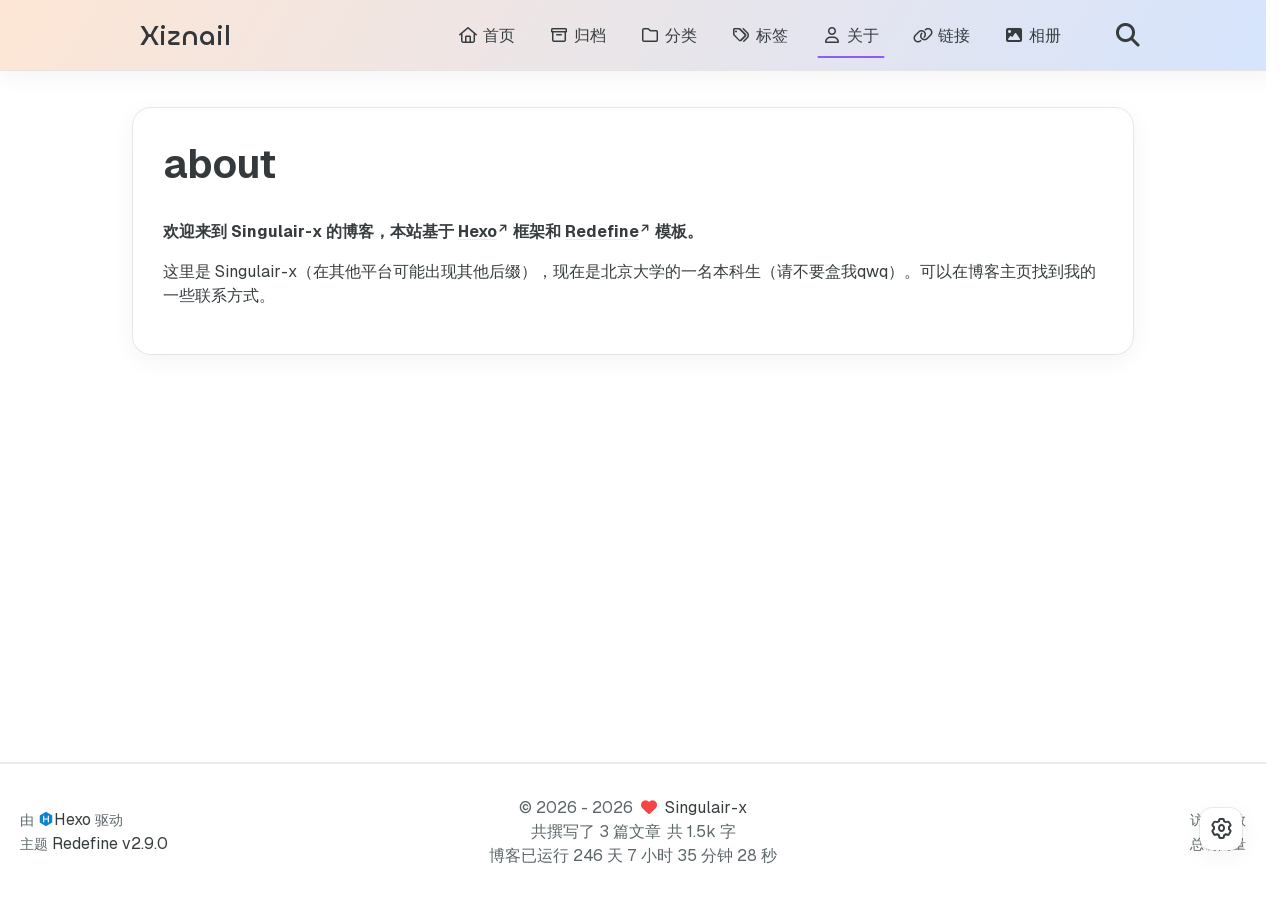
==== commit 665aee65: "Site updated: 2026-04-05 11:32:20" ====
--- a/about/index.html
+++ b/about/index.html
@@ -720,7 +720,7 @@
                     </span>
                     
                         <span>
-                            共 1.3k 字
+                            共 1.5k 字
                         </span>
                     
                 </p>
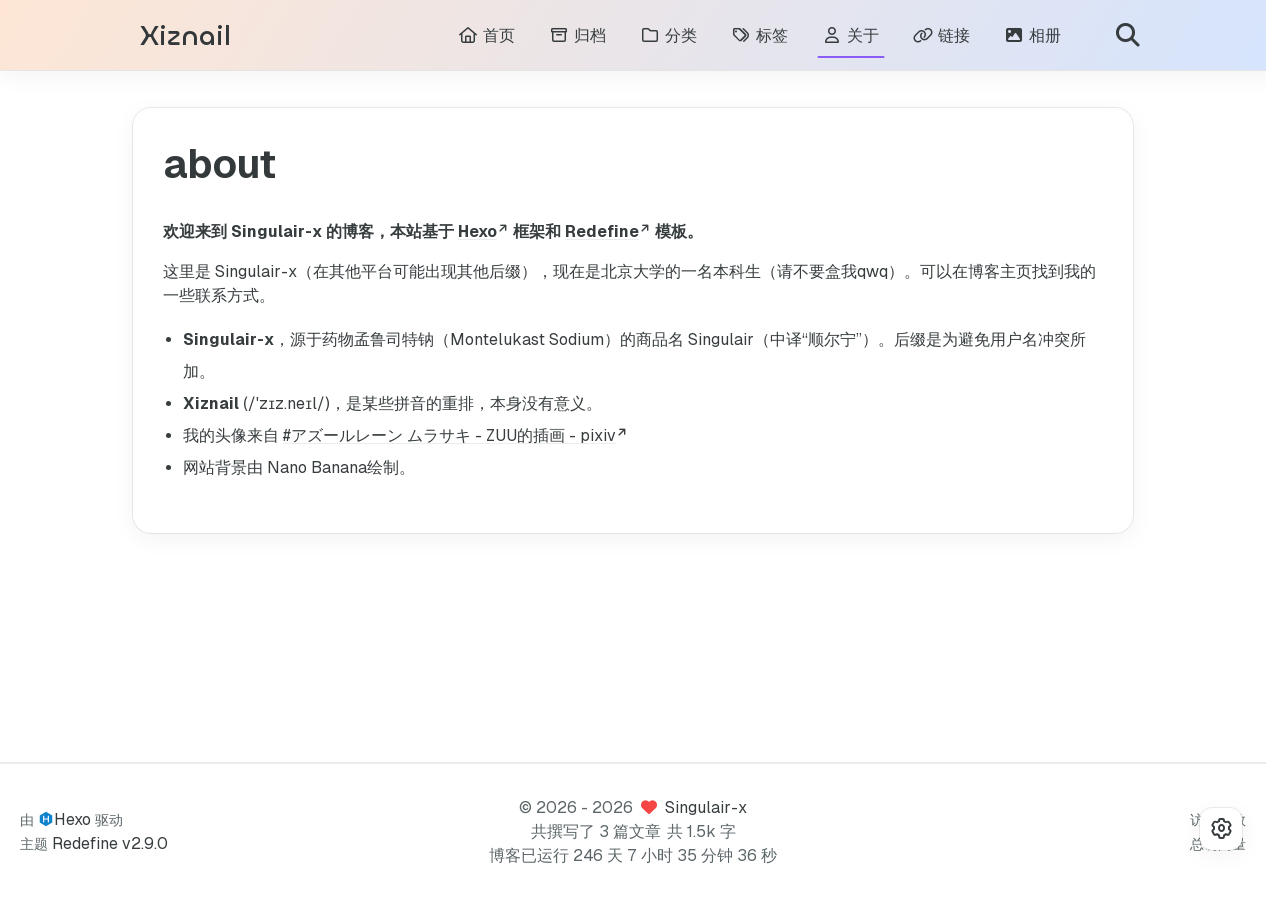
==== commit ba49de18: "Site updated: 2026-04-05 12:44:41" ====
--- a/about/index.html
+++ b/about/index.html
@@ -94,7 +94,7 @@
 <meta property="og:locale" content="zh_CN">
 <meta property="og:image" content="https://singulair-x.github.io/images/redefine-og.webp">
 <meta property="article:published_time" content="2026-04-04T11:16:49.000Z">
-<meta property="article:modified_time" content="2026-04-04T12:45:31.523Z">
+<meta property="article:modified_time" content="2026-04-05T04:37:03.679Z">
 <meta property="article:author" content="Singulair-x">
 <meta name="twitter:card" content="summary">
 <meta name="twitter:image" content="https://singulair-x.github.io/images/redefine-og.webp">
@@ -150,7 +150,7 @@
 
     <script id="hexo-configurations">
     window.config = {"hostname":"singulair-x.github.io","root":"/","language":"zh-CN","path":"search.json"};
-    window.theme = {"articles":{"style":{"font_size":"16px","line_height":1.5,"image_border_radius":"14px","image_alignment":"center","image_caption":true,"link_icon":true,"delete_mask":true,"title_alignment":"left","headings_top_spacing":{"h1":"2.5rem","h2":"2rem","h3":"1.75rem","h4":"1.5rem","h5":"1.25rem","h6":"1rem"}},"word_count":{"enable":true,"count":true,"min2read":true},"author_label":{"enable":false,"auto":false,"list":[]},"code_block":{"copy":true,"style":"mac","highlight_theme":{"light":"github","dark":"vs2015"},"font":{"enable":false,"family":null,"url":null}},"toc":{"enable":true,"max_depth":4,"number":true,"expand":true,"init_open":true},"copyright":{"enable":true,"default":"cc_by_nc_sa"},"lazyload":true,"pangu_js":false,"recommendation":{"enable":false,"title":"推荐阅读","limit":3,"mobile_limit":2,"placeholder":"/images/wallhaven-wqery6-light.webp","skip_dirs":[]}},"colors":{"primary":"#8B5CF6","secondary":null,"default_mode":"dark"},"global":{"fonts":{"chinese":{"enable":false,"family":null,"url":null},"english":{"enable":false,"family":null,"url":null},"title":{"enable":false,"family":null,"url":null}},"content_max_width":"1000px","sidebar_width":"210px","hover":{"shadow":true,"scale":false},"scroll_progress":{"bar":false,"percentage":true},"website_counter":{"url":"https://cn.vercount.one/js","enable":true,"site_pv":true,"site_uv":true,"post_pv":true},"single_page":true,"preloader":{"enable":true,"custom_message":null},"side_tools":{"gear_rotation":false,"auto_expand":false},"open_graph":{"enable":true,"image":"/images/redefine-og.webp","description":"Singulair's blog."},"google_analytics":{"enable":false,"id":null}},"home_banner":{"enable":true,"style":"fixed","image":{"light":"/images/bg_day.jpg","dark":"/images/bg_night.jpg"},"title":"Xiznail","subtitle":{"text":["Don't be nameless to yourself."],"hitokoto":{"enable":false,"show_author":false,"api":"https://v1.hitokoto.cn"},"typing_speed":100,"backing_speed":80,"starting_delay":500,"backing_delay":1500,"loop":false,"smart_backspace":true},"text_color":{"light":"#fff","dark":"#d1d1b6"},"text_style":{"title_size":"2.8rem","subtitle_size":"1.5rem","line_height":1.2},"custom_font":{"enable":false,"family":"Minecraft","url":"/fonts/minecraft/minecraft.css"},"social_links":{"enable":true,"style":"default","links":[{"icon":"fa-brands fa-github","url":"https://github.com/singulair-x"},{"icon":"fa-solid fa-envelope","url":"mailto:Singulair-a@outlook.com"},{"icon":"fa-brands fa-bilibili","url":"https://space.bilibili.com/410039331"}],"qrs":[{"icon":"fa-brands fa-weixin","qr":null},{"icon":"/images/custom-icon.svg","qr":null}]}},"plugins":{"feed":{"enable":false},"aplayer":{"enable":false,"type":"fixed","audios":[{"name":null,"artist":null,"url":null,"cover":null,"lrc":null}]},"mermaid":{"enable":true,"version":"11.4.1","theme":{"light":"default","dark":"dark"}}},"version":"2.9.0","navbar":{"auto_hide":false,"color":{"left":"#f78736","right":"#367df7","transparency":35},"width":{"home":"1200px","pages":"1000px"},"links":{"Home":{"path":"/","icon":"fa-regular fa-house"},"Archives":{"path":"/archives","icon":"fa-regular fa-archive"},"Categories":{"path":"/categories","icon":"fa-regular fa-folder"},"Tags":{"path":"/tags","icon":"fa-regular fa-tags"},"About":{"path":"/about","icon":"fa-regular fa-user"},"Links":{"path":"/links","icon":"fa-regular fa-link"},"相册":{"path":"/masonry","icon":"fa-solid fa-image"}},"search":{"enable":true,"preload":true}},"page_templates":{"friends_column":2,"tags_style":"blur","masonry":{"batch_size":12,"initial_batch_size":24}},"home":{"sidebar":{"enable":true,"position":"left","first_item":"menu","announcement":null,"show_on_mobile":true,"links":null},"article_date_format":"auto","excerpt_length":200,"categories":{"enable":true,"limit":3},"tags":{"enable":true,"limit":3}},"footer":{"runtime":true,"icon":"<i class=\"fa-solid fa-heart fa-beat\" style=\"--fa-animation-duration: 0.5s; color: #f54545\"></i>","start":"2026/4/3 22:52:29","statistics":true,"customize":null,"icp":{"enable":false,"number":null,"url":null}},"footerStart":"2026/4/3 22:52:29","mermaid":{"style":{"light":"default","dark":"dark"}}};
+    window.theme = {"articles":{"style":{"font_size":"16px","line_height":1.5,"image_border_radius":"14px","image_alignment":"center","image_caption":true,"link_icon":true,"delete_mask":true,"title_alignment":"left","headings_top_spacing":{"h1":"2.5rem","h2":"2rem","h3":"1.75rem","h4":"1.5rem","h5":"1.25rem","h6":"1rem"}},"word_count":{"enable":true,"count":true,"min2read":true},"author_label":{"enable":false,"auto":false,"list":[]},"code_block":{"copy":true,"style":"mac","highlight_theme":{"light":"github","dark":"github-dark"},"font":{"enable":false,"family":null,"url":null}},"toc":{"enable":true,"max_depth":4,"number":true,"expand":true,"init_open":true},"copyright":{"enable":true,"default":"cc_by_nc_sa"},"lazyload":true,"pangu_js":false,"recommendation":{"enable":false,"title":"推荐阅读","limit":3,"mobile_limit":2,"placeholder":"/images/wallhaven-wqery6-light.webp","skip_dirs":[]}},"colors":{"primary":"#8B5CF6","secondary":null,"default_mode":"dark"},"global":{"fonts":{"chinese":{"enable":false,"family":null,"url":null},"english":{"enable":false,"family":null,"url":null},"title":{"enable":false,"family":null,"url":null}},"content_max_width":"1000px","sidebar_width":"210px","hover":{"shadow":true,"scale":false},"scroll_progress":{"bar":false,"percentage":true},"website_counter":{"url":"https://cn.vercount.one/js","enable":true,"site_pv":true,"site_uv":true,"post_pv":true},"single_page":true,"preloader":{"enable":true,"custom_message":null},"side_tools":{"gear_rotation":false,"auto_expand":false},"open_graph":{"enable":true,"image":"/images/redefine-og.webp","description":"Singulair's blog."},"google_analytics":{"enable":false,"id":null}},"home_banner":{"enable":true,"style":"fixed","image":{"light":"/images/bg_day.jpg","dark":"/images/bg_night.jpg"},"title":"Xiznail","subtitle":{"text":["Don't be nameless to yourself."],"hitokoto":{"enable":false,"show_author":false,"api":"https://v1.hitokoto.cn"},"typing_speed":100,"backing_speed":80,"starting_delay":500,"backing_delay":1500,"loop":false,"smart_backspace":true},"text_color":{"light":"#fff","dark":"#d1d1b6"},"text_style":{"title_size":"2.8rem","subtitle_size":"1.5rem","line_height":1.2},"custom_font":{"enable":false,"family":"Minecraft","url":"/fonts/minecraft/minecraft.css"},"social_links":{"enable":true,"style":"default","links":[{"icon":"fa-brands fa-github","url":"https://github.com/singulair-x"},{"icon":"fa-solid fa-envelope","url":"mailto:Singulair-a@outlook.com"},{"icon":"fa-brands fa-bilibili","url":"https://space.bilibili.com/410039331"}],"qrs":[{"icon":"fa-brands fa-weixin","qr":null},{"icon":"/images/custom-icon.svg","qr":null}]}},"plugins":{"feed":{"enable":false},"aplayer":{"enable":false,"type":"fixed","audios":[{"name":null,"artist":null,"url":null,"cover":null,"lrc":null}]},"mermaid":{"enable":true,"version":"11.4.1","theme":{"light":"default","dark":"dark"}}},"version":"2.9.0","navbar":{"auto_hide":false,"color":{"left":"#f78736","right":"#367df7","transparency":35},"width":{"home":"1200px","pages":"1000px"},"links":{"Home":{"path":"/","icon":"fa-regular fa-house"},"Archives":{"path":"/archives","icon":"fa-regular fa-archive"},"Categories":{"path":"/categories","icon":"fa-regular fa-folder"},"Tags":{"path":"/tags","icon":"fa-regular fa-tags"},"About":{"path":"/about","icon":"fa-regular fa-user"},"Links":{"path":"/links","icon":"fa-regular fa-link"},"相册":{"path":"/masonry","icon":"fa-solid fa-image"}},"search":{"enable":true,"preload":true}},"page_templates":{"friends_column":2,"tags_style":"blur","masonry":{"batch_size":12,"initial_batch_size":24}},"home":{"sidebar":{"enable":true,"position":"left","first_item":"menu","announcement":null,"show_on_mobile":true,"links":null},"article_date_format":"auto","excerpt_length":200,"categories":{"enable":true,"limit":3},"tags":{"enable":true,"limit":3}},"footer":{"runtime":true,"icon":"<i class=\"fa-solid fa-heart fa-beat\" style=\"--fa-animation-duration: 0.5s; color: #f54545\"></i>","start":"2026/4/3 22:52:29","statistics":true,"customize":null,"icp":{"enable":false,"number":null,"url":null}},"footerStart":"2026/4/3 22:52:29","mermaid":{"style":{"light":"default","dark":"dark"}}};
     window.lang_ago = {"second":"%s 秒前","minute":"%s 分钟前","hour":"%s 小时前","day":"%s 天前","week":"%s 周前","month":"%s 个月前","year":"%s 年前"};
     window.i18n = {"search":"站内搜索您需要的内容...","toc":"目录","prev":"上一页","next":"下一页","prev_posts":"上一篇","next_posts":"下一篇","page":"第 %d 页","recent_posts":"最新文章","share":"分享","powered_by":"由 %s 驱动","theme":"主题","rss_feed":"RSS Feed","category":"分类","categories":"分类","tag":"标签","tags":"标签","post":"文章","posts":"文章","tagcloud":"标签云","comment":"评论","comments":"评论","top":"置顶","sticky":"置顶","go-back-home":"回到首页","masonry_loading":"照片加载中...","image_viewer":"图片查看器","close":"关闭","exif":{"title":"EXIF","cards":{"camera":"相机","lens":"镜头","exposure":"曝光","other":"其他"},"fields":{"make":"品牌","model":"机型","date_taken":"拍摄时间","lens_model":"镜头","focal_length":"焦距","focus_mode":"对焦模式","shutter":"快门","aperture":"光圈","iso":"感光度","exposure_program":"曝光程序","exposure_compensation":"曝光补偿","metering_mode":"测光模式","flash":"闪光灯","white_balance":"白平衡","latitude":"纬度","longitude":"经度","altitude":"海拔"},"status":{"loading":"加载中...","no_exif":"无 EXIF 信息","library_missing":"EXIF 库未加载","image_source_missing":"图片地址不可用","unavailable":"EXIF 不可用（可能被 CORS 阻止或缺少元数据）","flag_unavailable":"EXIF 不可用"}},"home":"首页","archive":"归档","archives":"归档","about":"关于","links":"链接","link":"链接","friends":"友情链接","friend":"友情链接","timeline":"时间轴","shuoshuo":"说说","bookmarks":"书签","site_uv":"访问人数","site_pv":"总访问量","read_more":"阅读全文","wordcount":"字","min2read":"分钟","changelog":"更新日志","status":"状态","runtime":"博客已运行","days":"天","hours":"小时","minutes":"分钟","seconds":"秒","optimized_by":"并由 Evan 进行优化","rights":"版权所有","site_posts":"共撰写了 %s 篇文章","site_wordcount":"共 %s 字","copyright":{"title":"标题","author":"作者","link":"链接","create_time":"创建于","update_time":"更新于","license_title":"版权声明","license_content":"本文章采用 %s 进行许可。","all_rights_reserved":"版权所有 &#169 %s，禁止转载。","public_domain":"本文为公有领域作品，可自由转载、引用。"},"ago":{"second":"%s 秒前","minute":"%s 分钟前","hour":"%s 小时前","day":"%s 天前","week":"%s 周前","month":"%s 个月前","year":"%s 年前"},"create_time":"创建","update_time":"更新","expired":"这篇文章最后更新于 %s 天前，内容可能已经过时。"};
     window.data = {"masonry":false};
@@ -684,6 +684,12 @@
 
 		<p><strong>欢迎来到 Singulair-x 的博客，本站基于 <a class="link"   target="_blank" rel="noopener" href="https://hexo.io/" >Hexo<i class="fa-solid fa-arrow-up-right ml-[0.2em] font-light align-text-top text-[0.7em] link-icon"></i></a> 框架和 <a class="link"   target="_blank" rel="noopener" href="https://github.com/EvanNotFound/hexo-theme-redefine" >Redefine<i class="fa-solid fa-arrow-up-right ml-[0.2em] font-light align-text-top text-[0.7em] link-icon"></i></a> 模板。</strong></p>
 <p>这里是 Singulair-x（在其他平台可能出现其他后缀），现在是北京大学的一名本科生（请不要盒我qwq）。可以在博客主页找到我的一些联系方式。</p>
+<ul>
+<li><strong>Singulair-x</strong>，源于药物孟鲁司特钠（Montelukast Sodium）的商品名 Singulair（中译“顺尔宁”）。后缀是为避免用户名冲突所加。</li>
+<li><strong>Xiznail</strong> (/ˈzɪz.neɪl/)，是某些拼音的重排，本身没有意义。</li>
+<li>我的头像来自 <a class="link"   target="_blank" rel="noopener" href="https://www.pixiv.net/artworks/131184802" >#アズールレーン ムラサキ - ZUU的插画 - pixiv<i class="fa-solid fa-arrow-up-right ml-[0.2em] font-light align-text-top text-[0.7em] link-icon"></i></a></li>
+<li>网站背景由 Nano Banana绘制。</li>
+</ul>
 
 	</div>
 
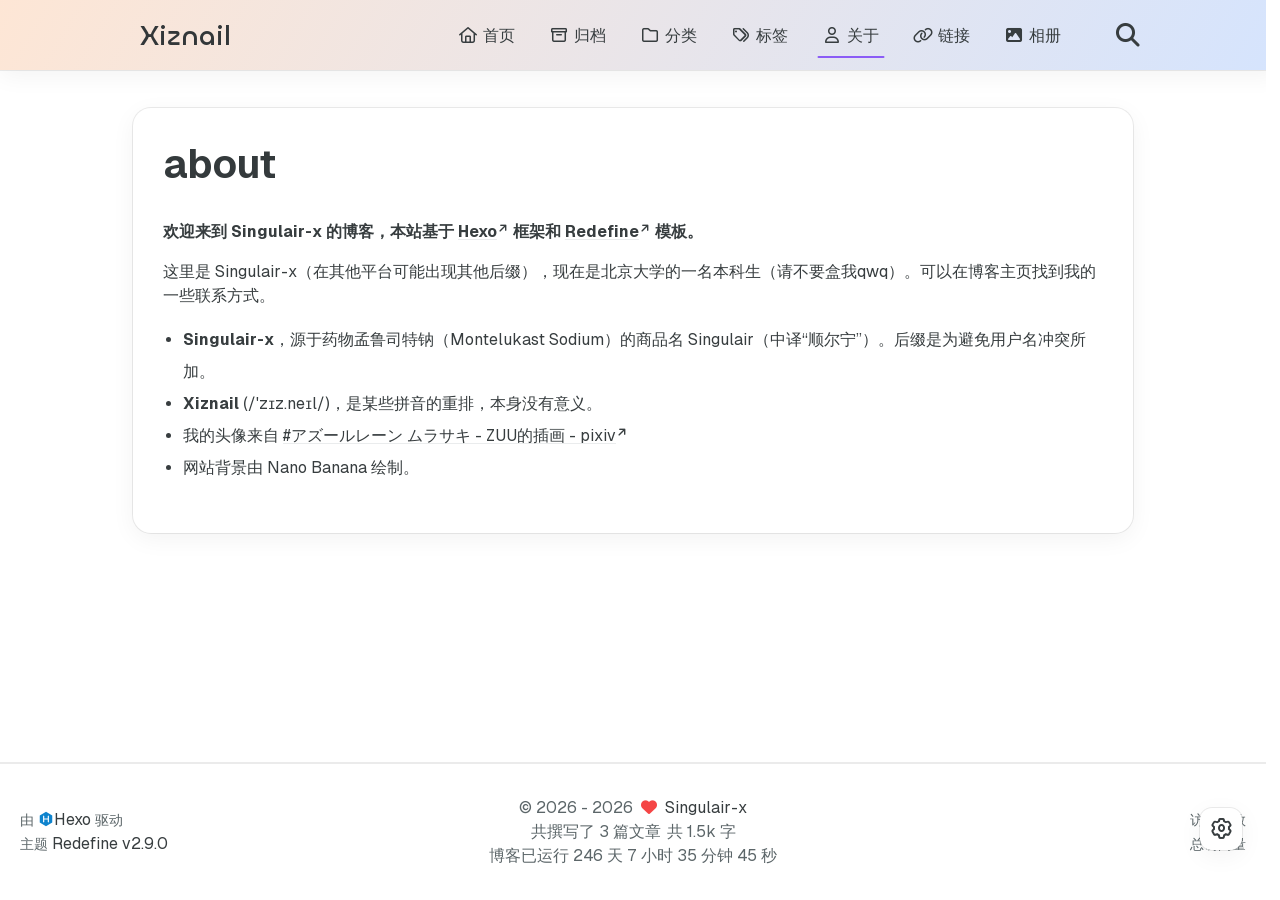
==== commit a9bb5f94: "Site updated: 2026-04-05 15:25:27" ====
--- a/about/index.html
+++ b/about/index.html
@@ -94,7 +94,7 @@
 <meta property="og:locale" content="zh_CN">
 <meta property="og:image" content="https://singulair-x.github.io/images/redefine-og.webp">
 <meta property="article:published_time" content="2026-04-04T11:16:49.000Z">
-<meta property="article:modified_time" content="2026-04-05T04:37:03.679Z">
+<meta property="article:modified_time" content="2026-04-05T04:46:55.892Z">
 <meta property="article:author" content="Singulair-x">
 <meta name="twitter:card" content="summary">
 <meta name="twitter:image" content="https://singulair-x.github.io/images/redefine-og.webp">
@@ -688,7 +688,7 @@
 <li><strong>Singulair-x</strong>，源于药物孟鲁司特钠（Montelukast Sodium）的商品名 Singulair（中译“顺尔宁”）。后缀是为避免用户名冲突所加。</li>
 <li><strong>Xiznail</strong> (/ˈzɪz.neɪl/)，是某些拼音的重排，本身没有意义。</li>
 <li>我的头像来自 <a class="link"   target="_blank" rel="noopener" href="https://www.pixiv.net/artworks/131184802" >#アズールレーン ムラサキ - ZUU的插画 - pixiv<i class="fa-solid fa-arrow-up-right ml-[0.2em] font-light align-text-top text-[0.7em] link-icon"></i></a></li>
-<li>网站背景由 Nano Banana绘制。</li>
+<li>网站背景由 Nano Banana 绘制。</li>
 </ul>
 
 	</div>
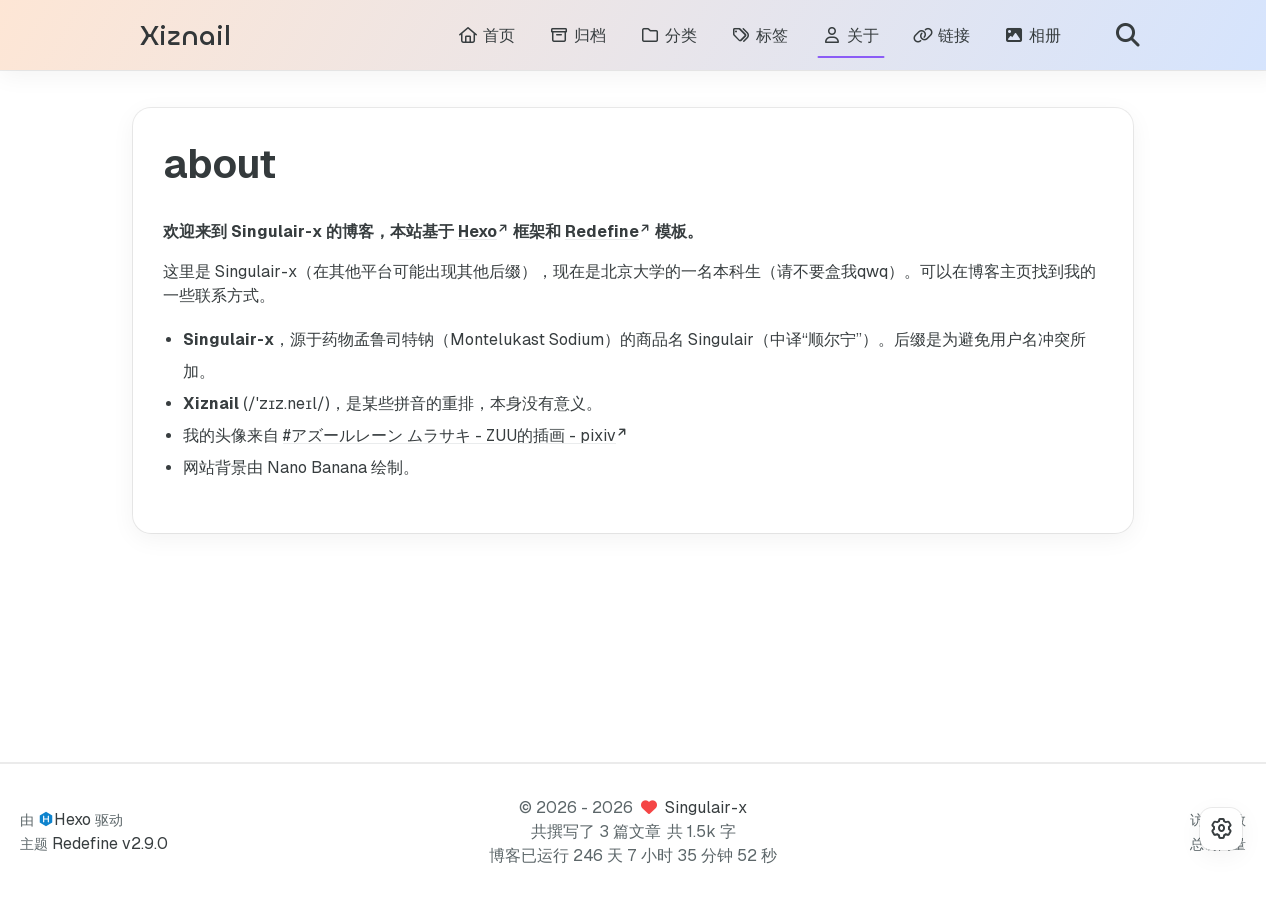
==== commit 7a0b70e8: "Site updated: 2026-04-05 18:34:24" ====
--- a/about/index.html
+++ b/about/index.html
@@ -150,7 +150,7 @@
 
     <script id="hexo-configurations">
     window.config = {"hostname":"singulair-x.github.io","root":"/","language":"zh-CN","path":"search.json"};
-    window.theme = {"articles":{"style":{"font_size":"16px","line_height":1.5,"image_border_radius":"14px","image_alignment":"center","image_caption":true,"link_icon":true,"delete_mask":true,"title_alignment":"left","headings_top_spacing":{"h1":"2.5rem","h2":"2rem","h3":"1.75rem","h4":"1.5rem","h5":"1.25rem","h6":"1rem"}},"word_count":{"enable":true,"count":true,"min2read":true},"author_label":{"enable":false,"auto":false,"list":[]},"code_block":{"copy":true,"style":"mac","highlight_theme":{"light":"github","dark":"github-dark"},"font":{"enable":false,"family":null,"url":null}},"toc":{"enable":true,"max_depth":4,"number":true,"expand":true,"init_open":true},"copyright":{"enable":true,"default":"cc_by_nc_sa"},"lazyload":true,"pangu_js":false,"recommendation":{"enable":false,"title":"推荐阅读","limit":3,"mobile_limit":2,"placeholder":"/images/wallhaven-wqery6-light.webp","skip_dirs":[]}},"colors":{"primary":"#8B5CF6","secondary":null,"default_mode":"dark"},"global":{"fonts":{"chinese":{"enable":false,"family":null,"url":null},"english":{"enable":false,"family":null,"url":null},"title":{"enable":false,"family":null,"url":null}},"content_max_width":"1000px","sidebar_width":"210px","hover":{"shadow":true,"scale":false},"scroll_progress":{"bar":false,"percentage":true},"website_counter":{"url":"https://cn.vercount.one/js","enable":true,"site_pv":true,"site_uv":true,"post_pv":true},"single_page":true,"preloader":{"enable":true,"custom_message":null},"side_tools":{"gear_rotation":false,"auto_expand":false},"open_graph":{"enable":true,"image":"/images/redefine-og.webp","description":"Singulair's blog."},"google_analytics":{"enable":false,"id":null}},"home_banner":{"enable":true,"style":"fixed","image":{"light":"/images/bg_day.jpg","dark":"/images/bg_night.jpg"},"title":"Xiznail","subtitle":{"text":["Don't be nameless to yourself."],"hitokoto":{"enable":false,"show_author":false,"api":"https://v1.hitokoto.cn"},"typing_speed":100,"backing_speed":80,"starting_delay":500,"backing_delay":1500,"loop":false,"smart_backspace":true},"text_color":{"light":"#fff","dark":"#d1d1b6"},"text_style":{"title_size":"2.8rem","subtitle_size":"1.5rem","line_height":1.2},"custom_font":{"enable":false,"family":"Minecraft","url":"/fonts/minecraft/minecraft.css"},"social_links":{"enable":true,"style":"default","links":[{"icon":"fa-brands fa-github","url":"https://github.com/singulair-x"},{"icon":"fa-solid fa-envelope","url":"mailto:Singulair-a@outlook.com"},{"icon":"fa-brands fa-bilibili","url":"https://space.bilibili.com/410039331"}],"qrs":[{"icon":"fa-brands fa-weixin","qr":null},{"icon":"/images/custom-icon.svg","qr":null}]}},"plugins":{"feed":{"enable":false},"aplayer":{"enable":false,"type":"fixed","audios":[{"name":null,"artist":null,"url":null,"cover":null,"lrc":null}]},"mermaid":{"enable":true,"version":"11.4.1","theme":{"light":"default","dark":"dark"}}},"version":"2.9.0","navbar":{"auto_hide":false,"color":{"left":"#f78736","right":"#367df7","transparency":35},"width":{"home":"1200px","pages":"1000px"},"links":{"Home":{"path":"/","icon":"fa-regular fa-house"},"Archives":{"path":"/archives","icon":"fa-regular fa-archive"},"Categories":{"path":"/categories","icon":"fa-regular fa-folder"},"Tags":{"path":"/tags","icon":"fa-regular fa-tags"},"About":{"path":"/about","icon":"fa-regular fa-user"},"Links":{"path":"/links","icon":"fa-regular fa-link"},"相册":{"path":"/masonry","icon":"fa-solid fa-image"}},"search":{"enable":true,"preload":true}},"page_templates":{"friends_column":2,"tags_style":"blur","masonry":{"batch_size":12,"initial_batch_size":24}},"home":{"sidebar":{"enable":true,"position":"left","first_item":"menu","announcement":null,"show_on_mobile":true,"links":null},"article_date_format":"auto","excerpt_length":200,"categories":{"enable":true,"limit":3},"tags":{"enable":true,"limit":3}},"footer":{"runtime":true,"icon":"<i class=\"fa-solid fa-heart fa-beat\" style=\"--fa-animation-duration: 0.5s; color: #f54545\"></i>","start":"2026/4/3 22:52:29","statistics":true,"customize":null,"icp":{"enable":false,"number":null,"url":null}},"footerStart":"2026/4/3 22:52:29","mermaid":{"style":{"light":"default","dark":"dark"}}};
+    window.theme = {"articles":{"style":{"font_size":"16px","line_height":1.5,"image_border_radius":"14px","image_alignment":"center","image_caption":true,"link_icon":true,"delete_mask":true,"title_alignment":"left","headings_top_spacing":{"h1":"2.5rem","h2":"2rem","h3":"1.75rem","h4":"1.5rem","h5":"1.25rem","h6":"1rem"}},"word_count":{"enable":true,"count":true,"min2read":true},"author_label":{"enable":true,"auto":true,"list":[]},"code_block":{"copy":true,"style":"mac","highlight_theme":{"light":"github","dark":"github-dark"},"font":{"enable":false,"family":null,"url":null}},"toc":{"enable":true,"max_depth":4,"number":true,"expand":true,"init_open":true},"copyright":{"enable":true,"default":"cc_by_nc_sa"},"lazyload":true,"pangu_js":false,"recommendation":{"enable":false,"title":"推荐阅读","limit":3,"mobile_limit":2,"placeholder":"/images/wallhaven-wqery6-light.webp","skip_dirs":[]}},"colors":{"primary":"#8B5CF6","secondary":null,"default_mode":"dark"},"global":{"fonts":{"chinese":{"enable":false,"family":null,"url":null},"english":{"enable":false,"family":null,"url":null},"title":{"enable":false,"family":null,"url":null}},"content_max_width":"1000px","sidebar_width":"210px","hover":{"shadow":true,"scale":false},"scroll_progress":{"bar":false,"percentage":true},"website_counter":{"url":"https://cn.vercount.one/js","enable":true,"site_pv":true,"site_uv":true,"post_pv":true},"single_page":true,"preloader":{"enable":true,"custom_message":null},"side_tools":{"gear_rotation":false,"auto_expand":false},"open_graph":{"enable":true,"image":"/images/redefine-og.webp","description":"Singulair's blog."},"google_analytics":{"enable":false,"id":null}},"home_banner":{"enable":true,"style":"fixed","image":{"light":"/images/bg_day.jpg","dark":"/images/bg_night.jpg"},"title":"Xiznail","subtitle":{"text":["Do not remain nameless to yourself."],"hitokoto":{"enable":false,"show_author":false,"api":"https://v1.hitokoto.cn"},"typing_speed":100,"backing_speed":80,"starting_delay":500,"backing_delay":1500,"loop":false,"smart_backspace":true},"text_color":{"light":"#fff","dark":"#d1d1b6"},"text_style":{"title_size":"2.8rem","subtitle_size":"1.5rem","line_height":1.2},"custom_font":{"enable":false,"family":"","url":""},"social_links":{"enable":true,"style":"default","links":[{"icon":"fa-brands fa-bilibili","url":"https://space.bilibili.com/410039331"},{"icon":"fa-solid fa-envelope","url":"mailto:Singulair_a@outlook.com"},{"icon":"fa-brands fa-github","url":"https://github.com/singulair-x"}],"qrs":[{"icon":"fa-brands fa-weixin","qr":null},{"icon":"/images/custom-icon.svg","qr":null}]}},"plugins":{"feed":{"enable":true},"aplayer":{"enable":false,"type":"fixed","audios":[{"name":null,"artist":null,"url":null,"cover":null,"lrc":null}]},"mermaid":{"enable":true,"version":"11.4.1","theme":{"light":"default","dark":"dark"}}},"version":"2.9.0","navbar":{"auto_hide":false,"color":{"left":"#f78736","right":"#367df7","transparency":35},"width":{"home":"1200px","pages":"1000px"},"links":{"Home":{"path":"/","icon":"fa-regular fa-house"},"Archives":{"path":"/archives","icon":"fa-regular fa-archive"},"Categories":{"path":"/categories","icon":"fa-regular fa-folder"},"Tags":{"path":"/tags","icon":"fa-regular fa-tags"},"About":{"path":"/about","icon":"fa-regular fa-user"},"Links":{"path":"/links","icon":"fa-regular fa-link"},"相册":{"path":"/masonry","icon":"fa-solid fa-image"}},"search":{"enable":true,"preload":true}},"page_templates":{"friends_column":2,"tags_style":"blur","masonry":{"batch_size":12,"initial_batch_size":24}},"home":{"sidebar":{"enable":true,"position":"left","first_item":"menu","announcement":null,"show_on_mobile":true,"links":null},"article_date_format":"auto","excerpt_length":200,"categories":{"enable":true,"limit":3},"tags":{"enable":true,"limit":3}},"footer":{"runtime":true,"icon":"<i class=\"fa-solid fa-heart fa-beat\" style=\"--fa-animation-duration: 0.5s; color: #f54545\"></i>","start":"2026/4/3 22:52:29","statistics":true,"customize":null,"icp":{"enable":false,"number":null,"url":null}},"footerStart":"2026/4/3 22:52:29","mermaid":{"style":{"light":"default","dark":"dark"}}};
     window.lang_ago = {"second":"%s 秒前","minute":"%s 分钟前","hour":"%s 小时前","day":"%s 天前","week":"%s 周前","month":"%s 个月前","year":"%s 年前"};
     window.i18n = {"search":"站内搜索您需要的内容...","toc":"目录","prev":"上一页","next":"下一页","prev_posts":"上一篇","next_posts":"下一篇","page":"第 %d 页","recent_posts":"最新文章","share":"分享","powered_by":"由 %s 驱动","theme":"主题","rss_feed":"RSS Feed","category":"分类","categories":"分类","tag":"标签","tags":"标签","post":"文章","posts":"文章","tagcloud":"标签云","comment":"评论","comments":"评论","top":"置顶","sticky":"置顶","go-back-home":"回到首页","masonry_loading":"照片加载中...","image_viewer":"图片查看器","close":"关闭","exif":{"title":"EXIF","cards":{"camera":"相机","lens":"镜头","exposure":"曝光","other":"其他"},"fields":{"make":"品牌","model":"机型","date_taken":"拍摄时间","lens_model":"镜头","focal_length":"焦距","focus_mode":"对焦模式","shutter":"快门","aperture":"光圈","iso":"感光度","exposure_program":"曝光程序","exposure_compensation":"曝光补偿","metering_mode":"测光模式","flash":"闪光灯","white_balance":"白平衡","latitude":"纬度","longitude":"经度","altitude":"海拔"},"status":{"loading":"加载中...","no_exif":"无 EXIF 信息","library_missing":"EXIF 库未加载","image_source_missing":"图片地址不可用","unavailable":"EXIF 不可用（可能被 CORS 阻止或缺少元数据）","flag_unavailable":"EXIF 不可用"}},"home":"首页","archive":"归档","archives":"归档","about":"关于","links":"链接","link":"链接","friends":"友情链接","friend":"友情链接","timeline":"时间轴","shuoshuo":"说说","bookmarks":"书签","site_uv":"访问人数","site_pv":"总访问量","read_more":"阅读全文","wordcount":"字","min2read":"分钟","changelog":"更新日志","status":"状态","runtime":"博客已运行","days":"天","hours":"小时","minutes":"分钟","seconds":"秒","optimized_by":"并由 Evan 进行优化","rights":"版权所有","site_posts":"共撰写了 %s 篇文章","site_wordcount":"共 %s 字","copyright":{"title":"标题","author":"作者","link":"链接","create_time":"创建于","update_time":"更新于","license_title":"版权声明","license_content":"本文章采用 %s 进行许可。","all_rights_reserved":"版权所有 &#169 %s，禁止转载。","public_domain":"本文为公有领域作品，可自由转载、引用。"},"ago":{"second":"%s 秒前","minute":"%s 分钟前","hour":"%s 小时前","day":"%s 天前","week":"%s 周前","month":"%s 个月前","year":"%s 年前"},"create_time":"创建","update_time":"更新","expired":"这篇文章最后更新于 %s 天前，内容可能已经过时。"};
     window.data = {"masonry":false};
@@ -173,7 +173,8 @@
     
     
     
-<meta name="generator" content="Hexo 8.1.1"></head>
+<meta name="generator" content="Hexo 8.1.1"><link rel="alternate" href="/atom.xml" title="Xiznail" type="application/atom+xml">
+</head>
 
 
 <body>
@@ -801,6 +802,12 @@
 		</li>
 
 		<!-- rss -->
+		
+		<li class="right-bottom-tools rss flex justify-center items-center">
+			<a class="flex justify-center items-center" href="/atom.xml" target="_blank">
+				<i class="fa-regular fa-rss"></i>
+			</a>
+		</li>
 		
 
 		
